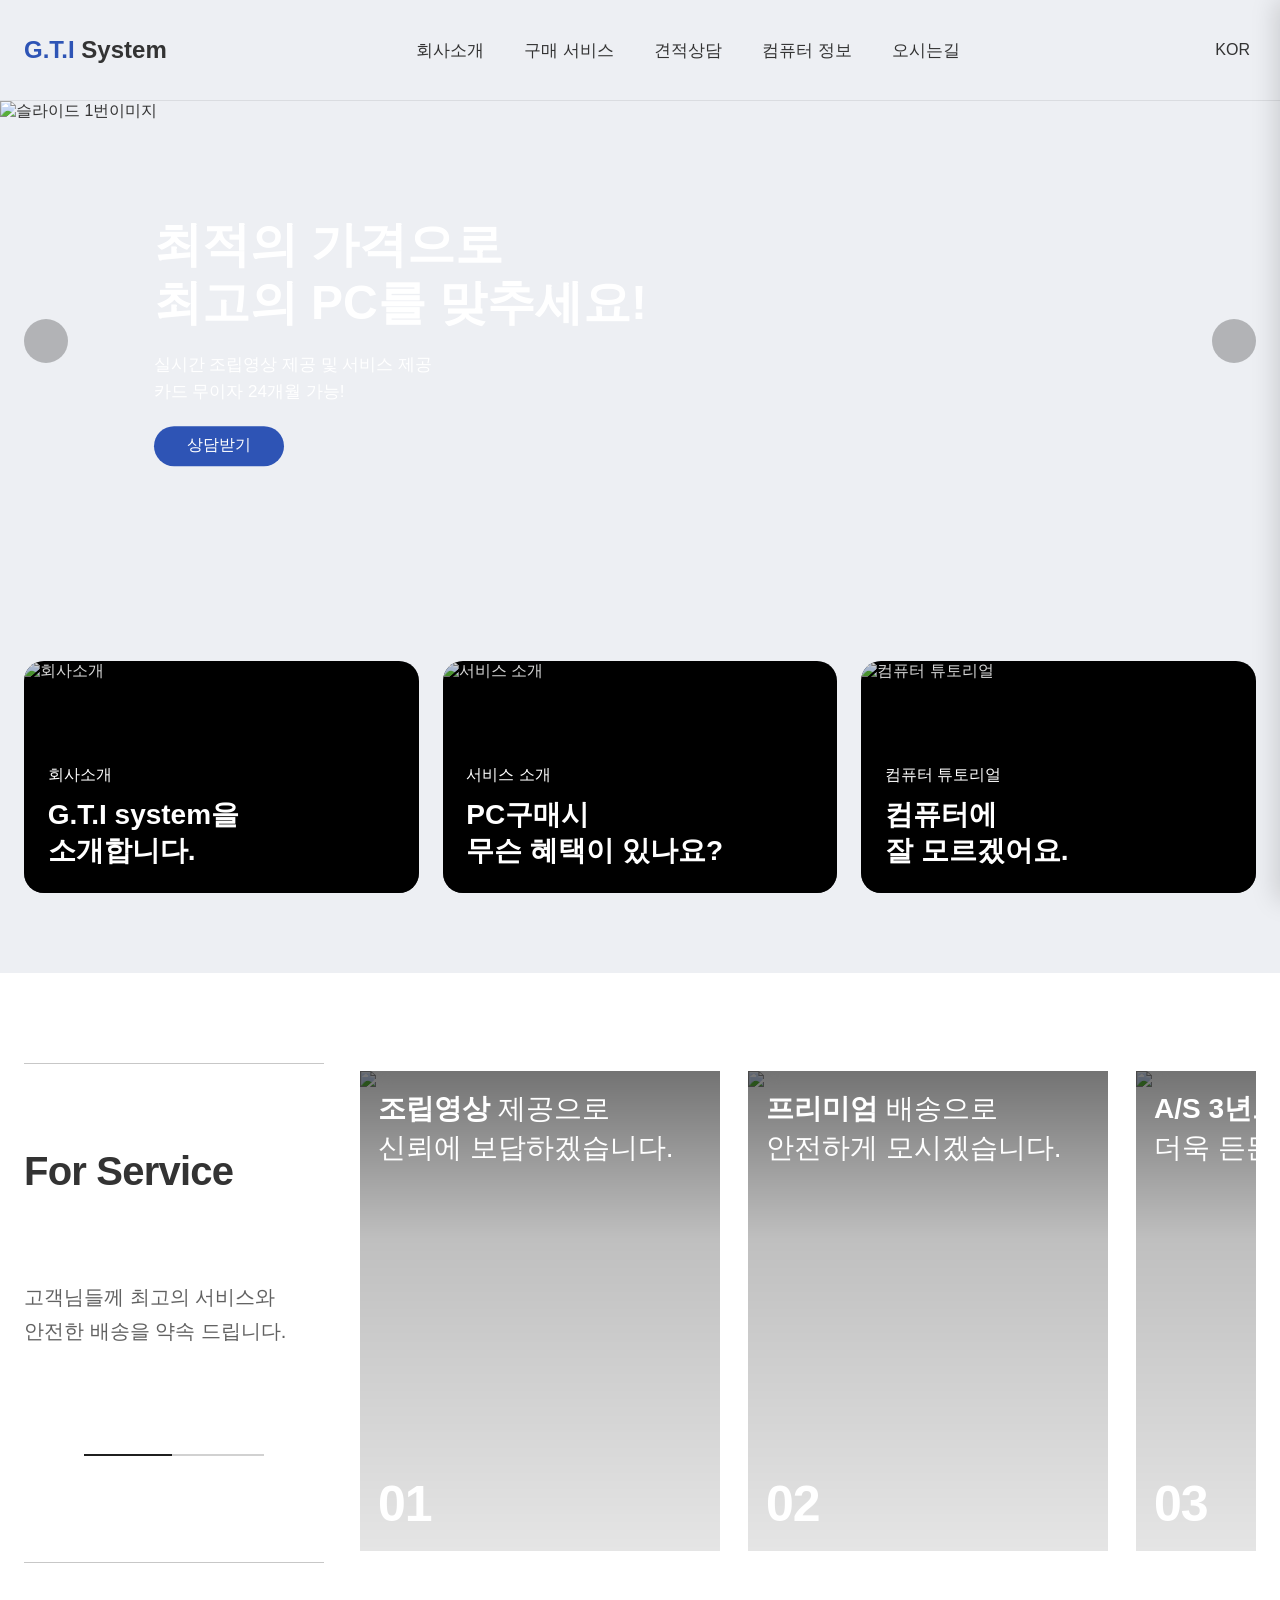
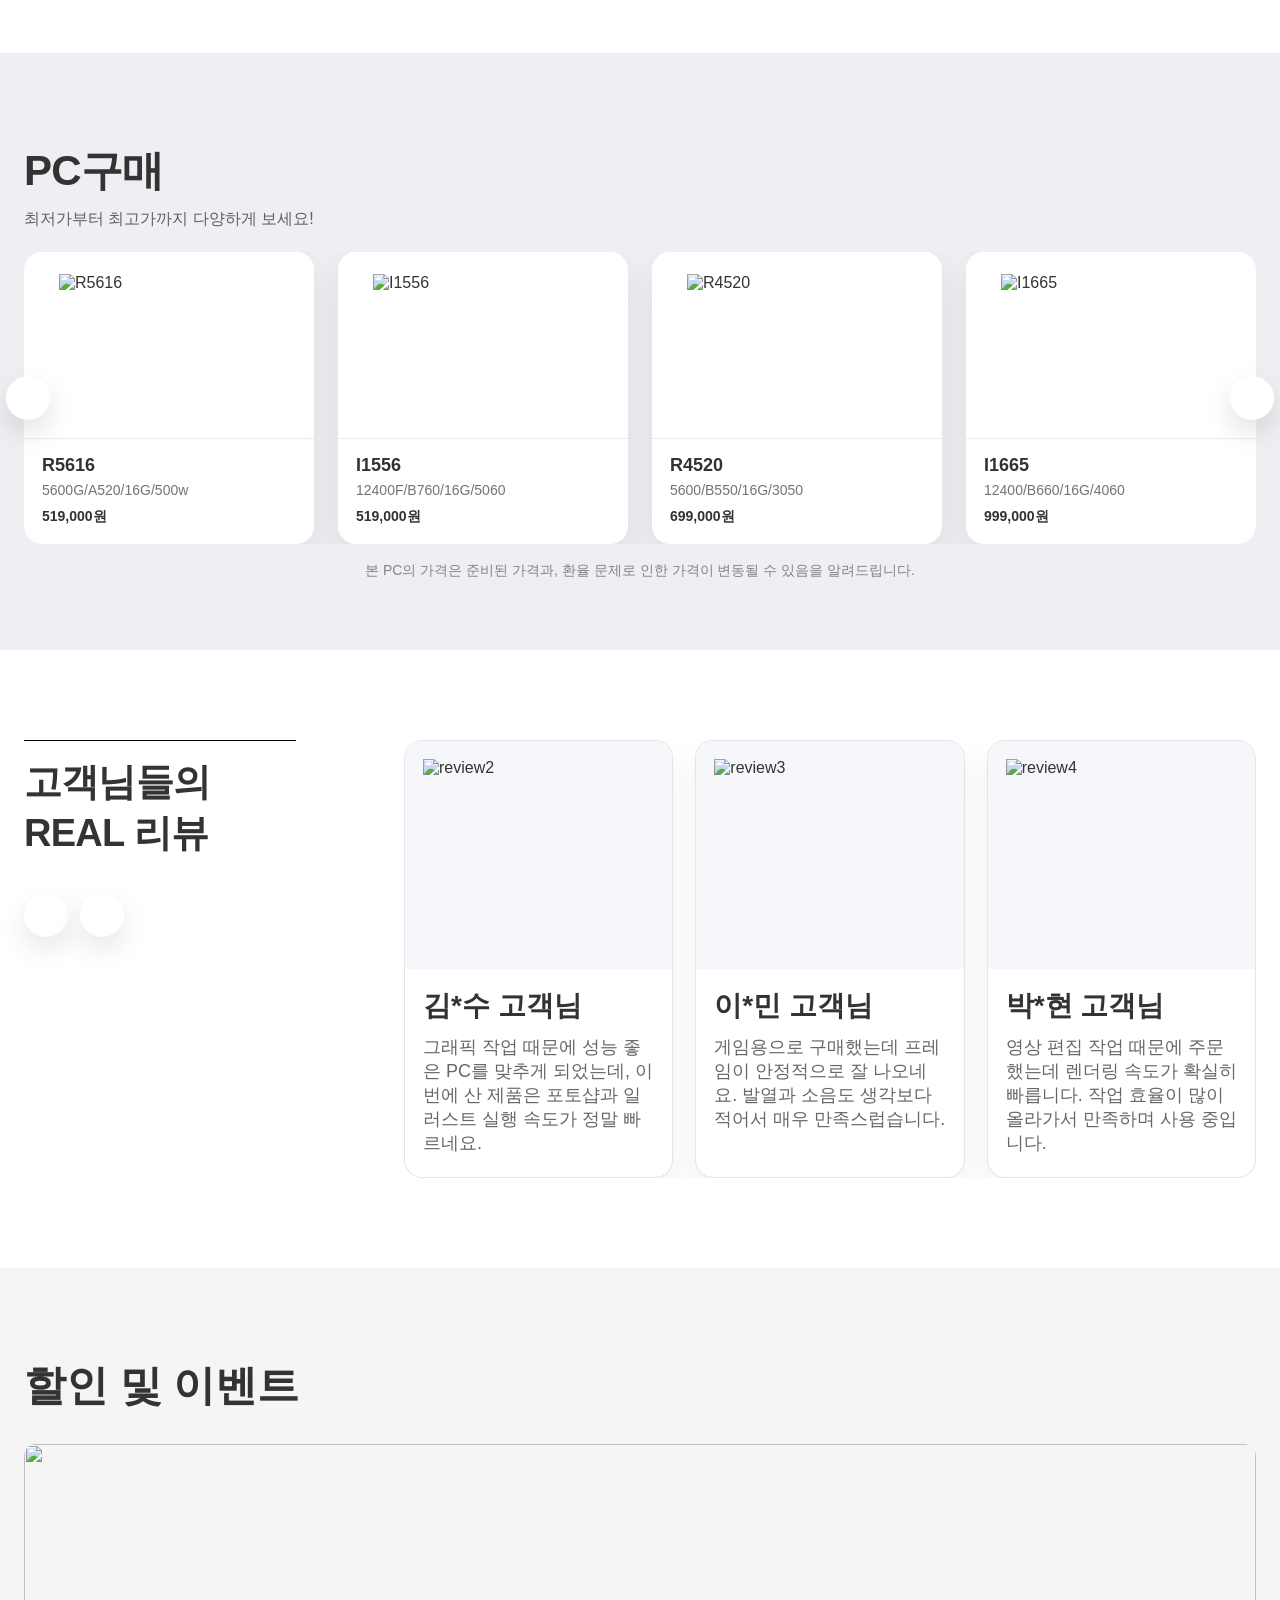
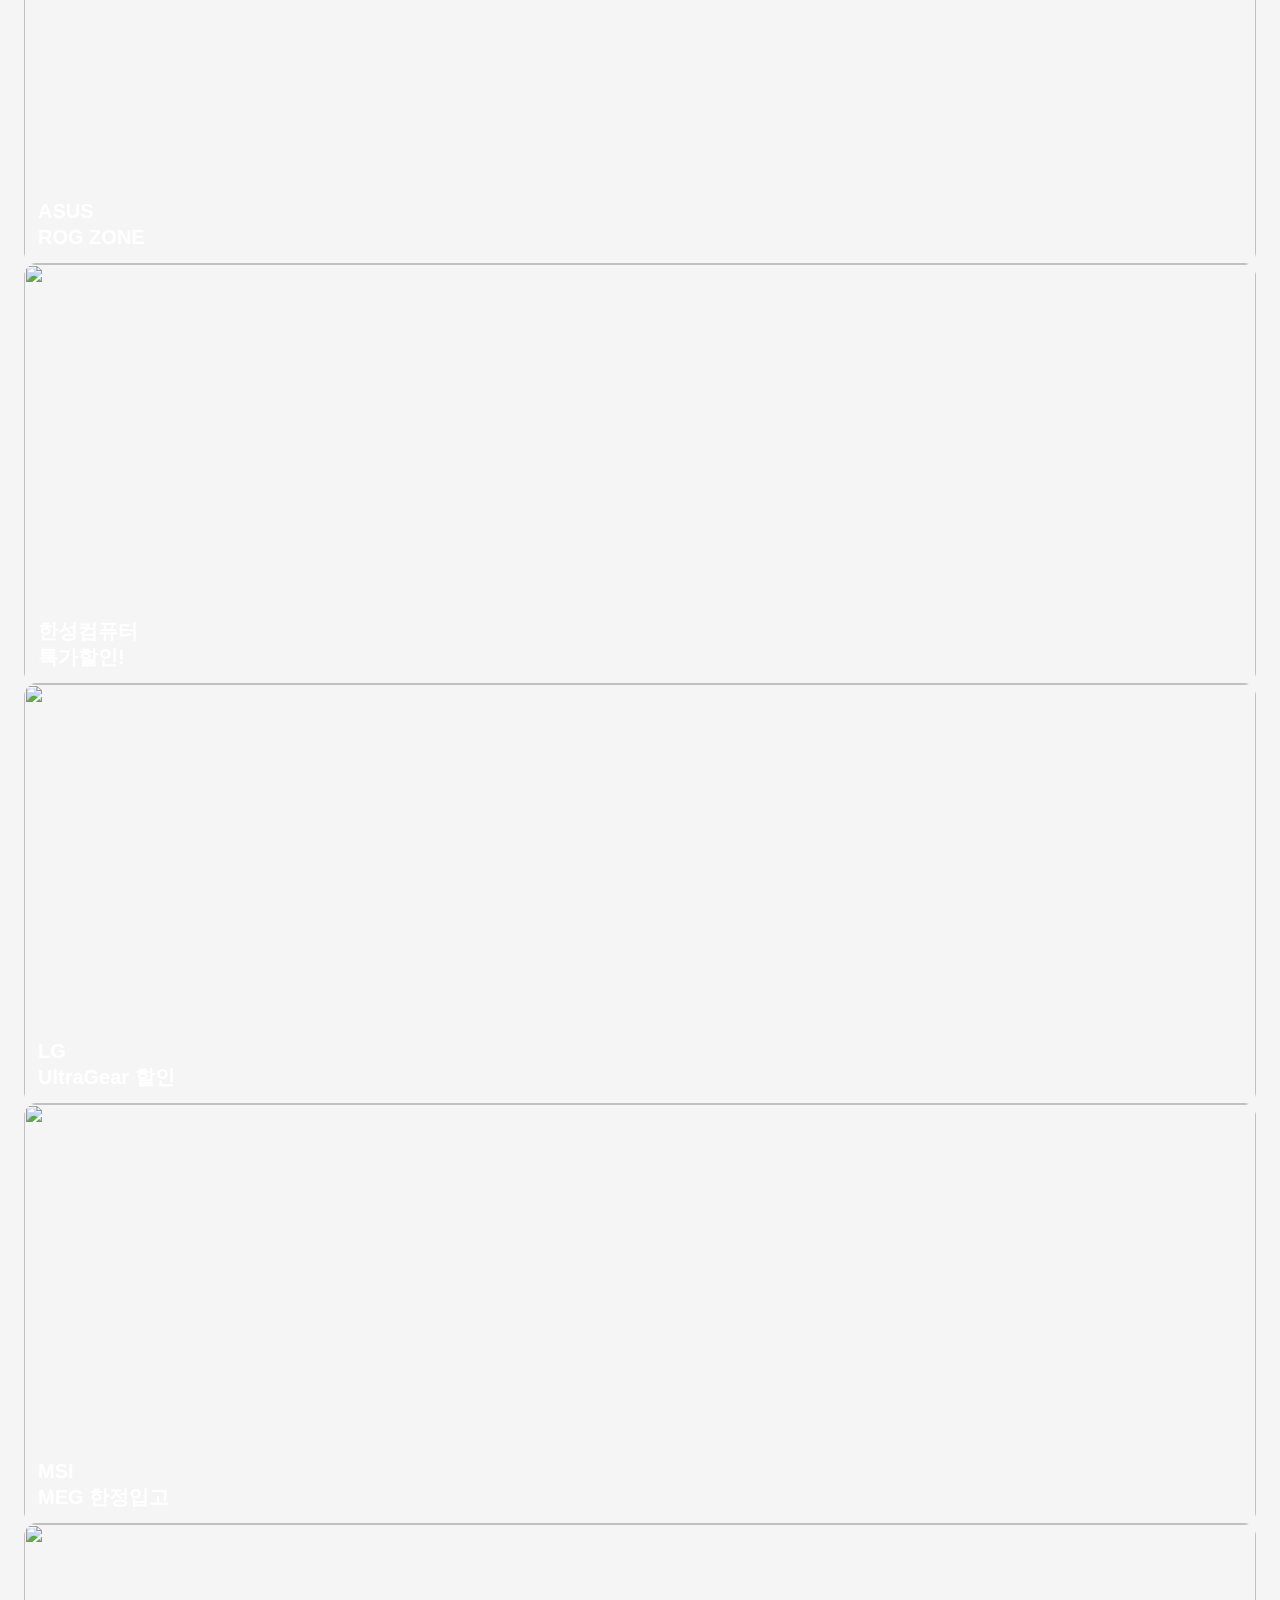
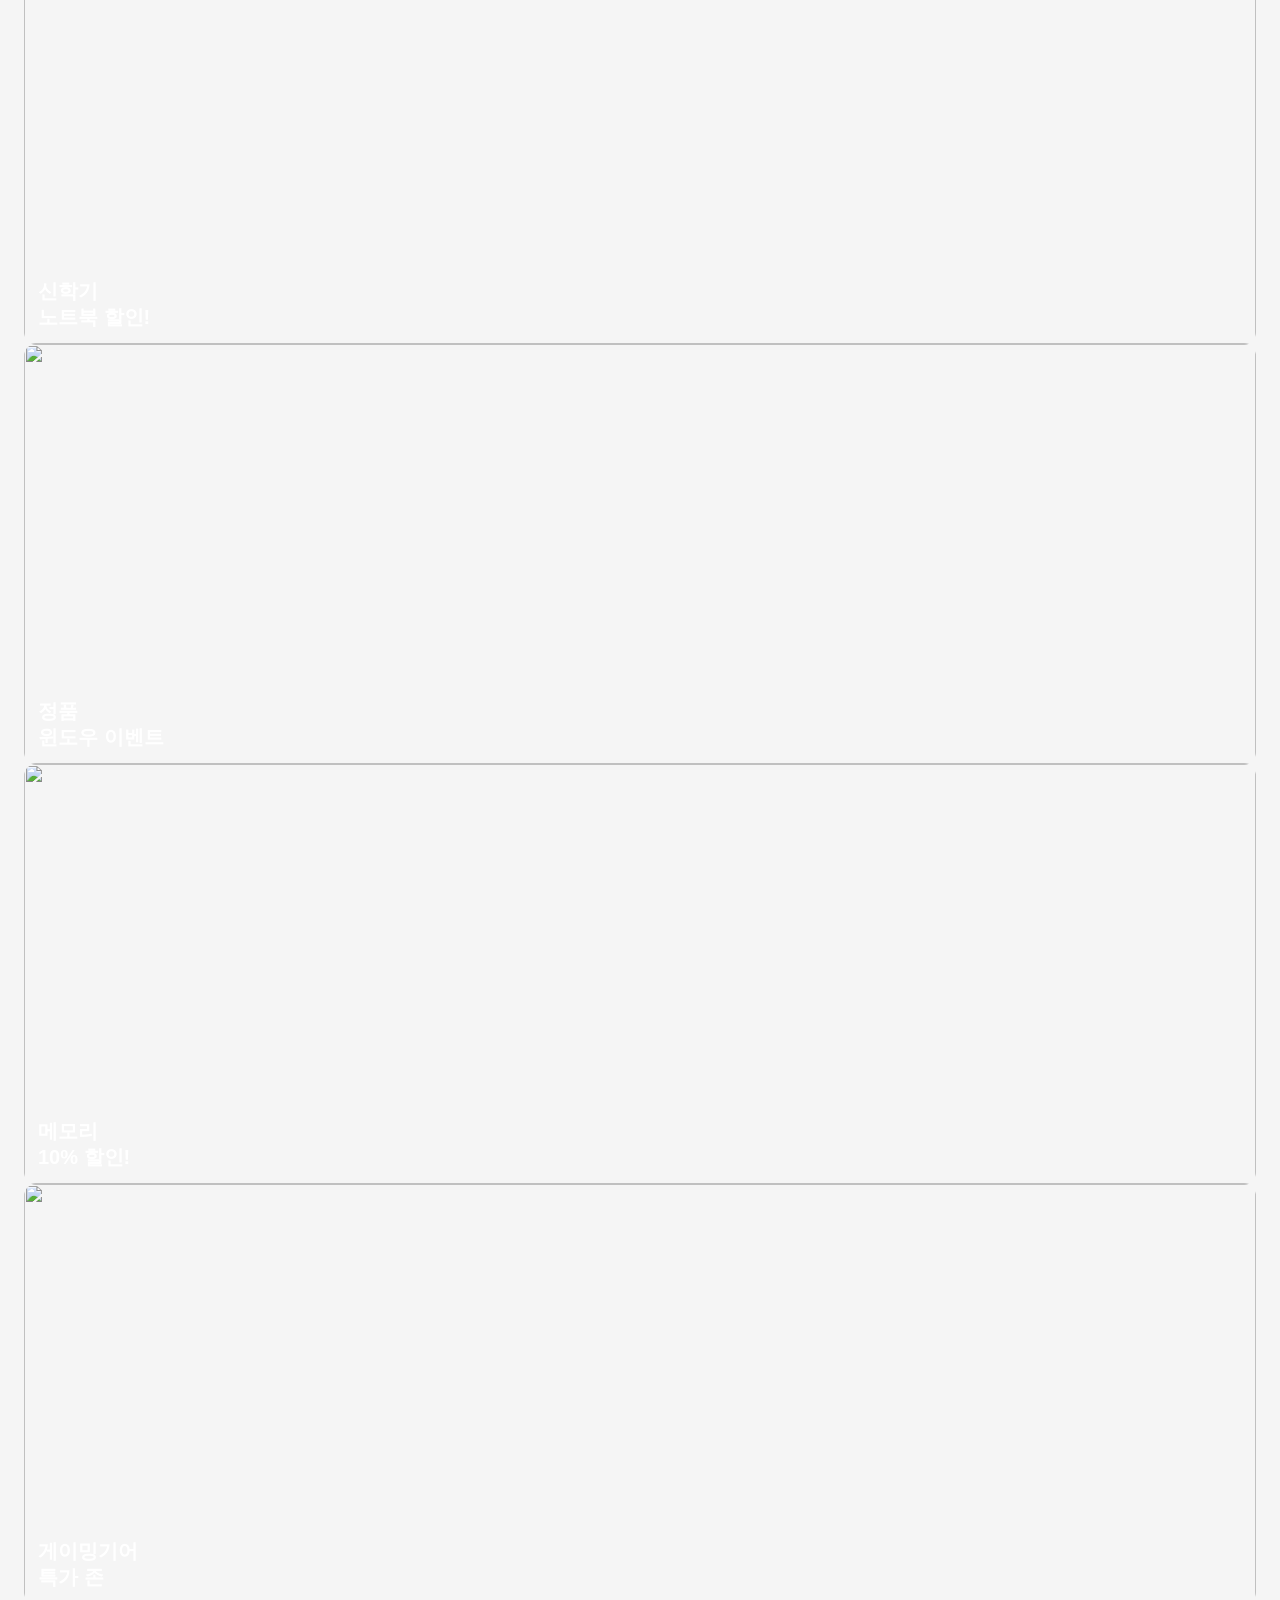
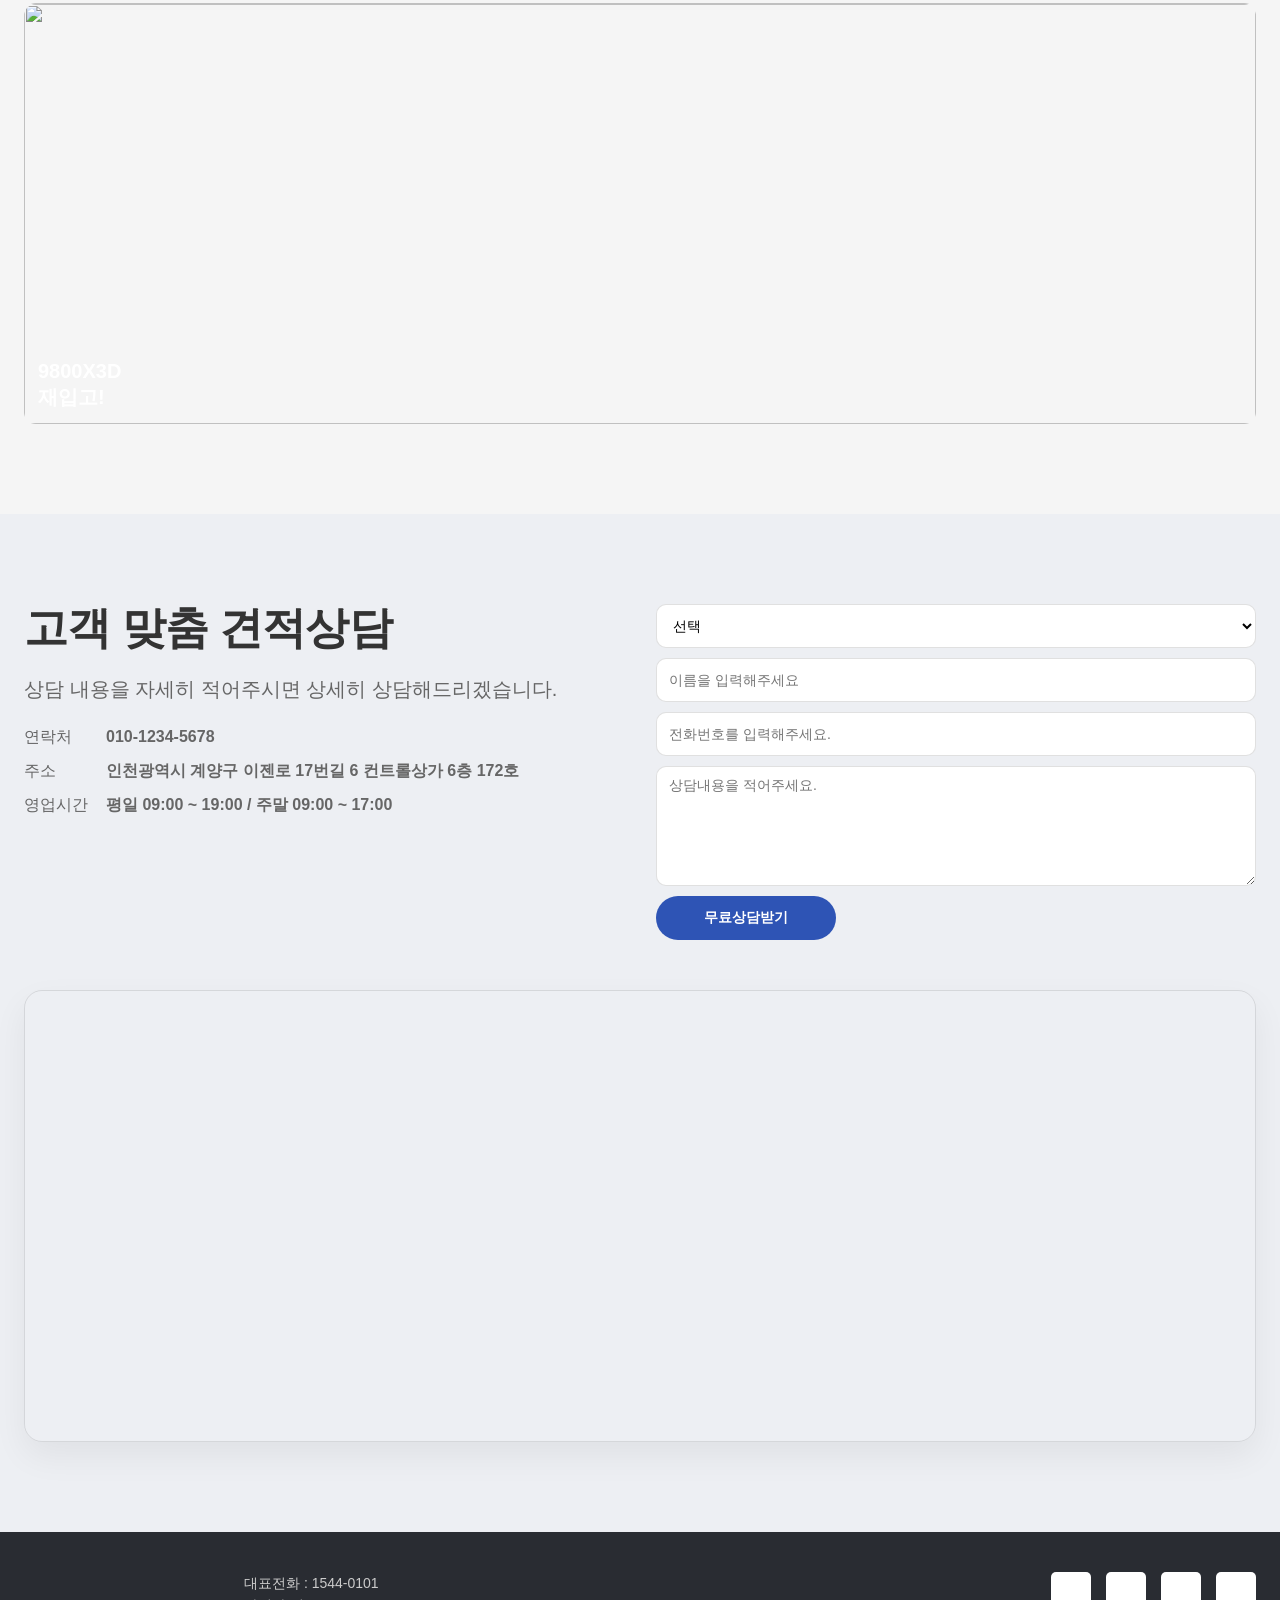
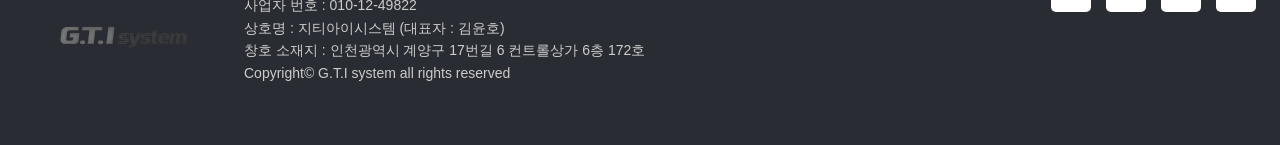
==== index.html @ a55824c4 "많은일이 있었어.." ====
﻿<!DOCTYPE html>
<html lang="ko">
<head>
    <meta charset="UTF-8">
    <meta name="viewport" content="width=device-width, initial-scale=1.0">
    <title>G.T.I System - PC 전문 조립 쇼핑몰</title>
    <link rel="stylesheet" href="assets/css/reset.css">
    <link rel="stylesheet" href="assets/css/style.css">
    <link rel="stylesheet" href="assets/css/font.css">
    <script src="https://kit.fontawesome.com/7cffe83019.js" crossorigin="anonymous"></script>
<link rel="stylesheet"
href="https://cdn.jsdelivr.net/npm/swiper@12/swiper-bundle.min.css"/>

<script src="https://cdn.jsdelivr.net/npm/swiper@12/swiper-bundle.min.js"></script>
</head>
<body>
    <div class="main-page">

    <div class="mob-overlay"></div>

    <nav class="mob-drawer">
        <div class="mob-drawer-head">
            <span class="mob-drawer-logo">G.T.I System</span>
            <button type="button" class="mob-close" aria-label="메뉴 닫기">
                <i class="fa-solid fa-xmark"></i>
            </button>
        </div>
        <ul class="mob-menu">
            <li><a href="#" class="mob-link">회사소개</a></li>
            <li><a href="#" class="mob-link">구매 서비스</a></li>
            <li><a href="#" class="mob-link">견적 상담</a></li>
            <li class="mob-has-sub">
                <a href="#" class="mob-link">컴퓨터 정보 <i class="fa-solid fa-chevron-down mob-arrow"></i></a>
                <ul class="mob-sub">
                    <li><a href="#">CPU</a></li>
                    <li><a href="#">RAM</a></li>
                    <li><a href="#">그래픽카드</a></li>
                    <li><a href="#">저장장치</a></li>
                </ul>
            </li>
            <li><a href="#" class="mob-link">오시는길</a></li>
        </ul>
    </nav>

    <header class="header">
        <div class="container header-inner">
            <h1 class="logo">
                <a href="index.html">
                    <span class="logo-text">
                        <strong class="logo-point">G.T.I</strong> System
                    </span>
                </a>
            </h1>

            <nav class="gnb">
                <ul class="menu">
                    <li class="menu-item"><a href="#">회사소개</a></li>
                    <li class="menu-item"><a href="#">구매 서비스</a></li>
                    <li class="menu-item"><a href="#">견적상담</a></li>
                    <li class="menu-item has-sub">
                        <a href="#">컴퓨터 정보</a>
                        <ul class="sub-menu">
                            <li><a href="#">CPU</a></li>
                            <li><a href="#">RAM</a></li>
                            <li><a href="#">그래픽카드</a></li>
                            <li><a href="#">저장장치</a></li>
                        </ul>
                    </li>
                    <li class="menu-item"><a href="#">오시는길</a></li>
                </ul>
            </nav>

            <div class="header-right">
                <div class="locale">
                    <a href="#" class="locale-btn">KOR</a>
                    <ul class="locale-list">
                        <li><a href="#">ENG</a></li>
                        <li><a href="#">JPY</a></li>
                    </ul>
                </div>
                <button type="button" class="hamburger" aria-label="메뉴 열기">
                    <i class="fa-solid fa-bars" aria-hidden="true"></i>
                </button>
            </div>
        </div>
    </header>

    <main>
        <div class="slide">
            <div class="slide-track">
                <div class="slide-container">
                    <img src="assets/img/slide1.png" alt="슬라이드 1번이미지">
                    <div class="slide-cont1">
                        <h2 class="slide-main">최적의 가격으로 <br>최고의 PC를 맞추세요!</h2>
                        <p class="slide-sub">실시간 조립영상 제공 및 서비스 제공<br>카드 무이자 24개월 가능!</p>
                        <div class="slide-cta"><a href="#" class="btn">상담받기</a></div>
                    </div>
                </div>
                <div class="slide-container">
                    <img src="assets/img/slide2.png" alt="슬라이드 2번이미지">
                    <div class="slide-cont2">
                        <h2 class="slide-main">GIGABYTE 50시리즈 <br>재입고!</h2>
                        <p class="slide-sub">극강의 성능을 지금 체험해보세요!</p>
                    </div>
                </div>
                <div class="slide-container">
                    <img src="assets/img/slide3.png" alt="슬라이드 3번이미지">
                    <div class="slide-cont3">
                        <h2 class="slide-main">MSI 게이밍 존 오픈!</h2>
                        <p class="slide-sub">MSI로 무장한 PC와 주변기기들<br>한번 체험해보세요!</p>
                    </div>
                </div>
            </div>
            <button type="button" class="slide-nav prev" aria-label="이전"><i class="fa-solid fa-angle-left"></i></button>
            <button type="button" class="slide-nav next" aria-label="다음"><i class="fa-solid fa-angle-right"></i></button>
        </div>

        <section class="page-btn">
            <div class="container">
                <a href="#" class="page-card page-btn-comp">
                    <img src="assets/img/page1.png" alt="회사소개">
                    <p class="page-sub-p">회사소개</p>
                    <h2 class="page-main-h2">G.T.I system을<br>소개합니다.</h2>
                </a>
                <a href="#" class="page-card page-btn-service">
                    <img src="assets/img/page2.png" alt="서비스 소개">
                    <p class="page-sub-p">서비스 소개</p>
                    <h2 class="page-main-h2">PC구매시<br>무슨 혜택이 있나요?</h2>
                </a>
                <a href="#" class="page-card page-btn-newbie">
                    <img src="assets/img/page3.png" alt="컴퓨터 튜토리얼">
                    <p class="page-sub-p">컴퓨터 튜토리얼</p>
                    <h2 class="page-main-h2">컴퓨터에<br>잘 모르겠어요.</h2>
                </a>
            </div>
        </section>

        <section class="service">
            <div class="service-container">

                <div class="service-left">
                    <div class="service-line"></div>
                    <h2 class="service-main">For Service</h2>
                    <p class="service-desc">
                        고객님들께 최고의 서비스와<br>
                        안전한 배송을 약속 드립니다.
                    </p>
                    <div class="service-nav">
                        <button type="button" class="service-left-btn" aria-label="이전">
                            <i class="fa-solid fa-angle-left"></i>
                        </button>
                        <div class="service-progress">
                            <div class="service-indicator"></div>
                        </div>
                        <button type="button" class="service-right-btn" aria-label="다음">
                            <i class="fa-solid fa-angle-right"></i>
                        </button>
                    </div>
                    <div class="service-line"></div>
                </div>

                <div class="service-right">
                    <div class="service-track">
                        <a class="service-card" href="#">
                            <img src="assets/img/service1.png" alt="01">
                            <p class="service-copy"><span class="service-strong">조립영상</span> 제공으로<br>신뢰에 보답하겠습니다.</p>
                            <span class="service-no">01</span>
                        </a>
                        <a class="service-card" href="#">
                            <img src="assets/img/service2.png" alt="02">
                            <p class="service-copy"><span class="service-strong">프리미엄</span> 배송으로<br>안전하게 모시겠습니다.</p>
                            <span class="service-no">02</span>
                        </a>
                        <a class="service-card" href="#">
                            <img src="assets/img/service3.png" alt="03">
                            <p class="service-copy"><span class="service-strong">A/S 3년으로</span><br>더욱 든든하게</p>
                            <span class="service-no">03</span>
                        </a>
                    </div>
                </div>

            </div>
        </section>

        <section class="pc-order">
          <div class="container">
            <div class="pc-order-head">
              <h2 class="pc-order-main">PC구매</h2>
              <p class="pc-order-desc">최저가부터 최고가까지 다양하게 보세요!</p>
            </div>

            <div class="pc-order-slider" aria-label="PC 구매 상품 슬라이더">
              <button type="button" class="pc-order-nav prev" aria-label="이전">
                <i class="fa-solid fa-angle-left" aria-hidden="true"></i>
              </button>

              <div class="pc-order-viewport">
                <ul class="pc-order-track">

                  <!-- 상품 1: R5616 -->
                  <li class="pc-order-item">
                    <a href="#" class="pc-order-card open-popup" data-product="R5616">
                      <div class="pc-order-img">
                        <img src="assets/img/order1.jpg" alt="R5616">
                      </div>
                      <div class="pc-order-info">
                        <h3 class="pc-order-name">R5616</h3>
                        <p class="pc-spec-io">5600G/A520/16G/500w</p>
                        <p class="pc-price">519,000원</p>
                      </div>
                    </a>
                  </li>

                  <!-- 상품 2: I1556 -->
                  <li class="pc-order-item">
                    <a href="#" class="pc-order-card open-popup" data-product="I1556">
                      <div class="pc-order-img">
                        <img src="assets/img/order2.jpg" alt="I1556">
                      </div>
                      <div class="pc-order-info">
                        <h3 class="pc-order-name">I1556</h3>
                        <p class="pc-spec-io">12400F/B760/16G/5060</p>
                        <p class="pc-price">519,000원</p>
                      </div>
                    </a>
                  </li>

                  <!-- 상품 3: R4520 -->
                  <li class="pc-order-item">
                    <a href="#" class="pc-order-card open-popup" data-product="R4520">
                      <div class="pc-order-img">
                        <img src="assets/img/order5.jpg" alt="R4520">
                      </div>
                      <div class="pc-order-info">
                        <h3 class="pc-order-name">R4520</h3>
                        <p class="pc-spec-io">5600/B550/16G/3050</p>
                        <p class="pc-price">699,000원</p>
                      </div>
                    </a>
                  </li>

                  <!-- 상품 4: I1665 -->
                  <li class="pc-order-item">
                    <a href="#" class="pc-order-card open-popup" data-product="I1665">
                      <div class="pc-order-img">
                        <img src="assets/img/order6.jpg" alt="I1665">
                      </div>
                      <div class="pc-order-info">
                        <h3 class="pc-order-name">I1665</h3>
                        <p class="pc-spec-io">12400/B660/16G/4060</p>
                        <p class="pc-price">999,000원</p>
                      </div>
                    </a>
                  </li>

                  <!-- 상품 5: R6780 -->
                  <li class="pc-order-item">
                    <a href="#" class="pc-order-card open-popup" data-product="R6780">
                      <div class="pc-order-img">
                        <img src="assets/img/order7.jpg" alt="R6780">
                      </div>
                      <div class="pc-order-info">
                        <h3 class="pc-order-name">R6780</h3>
                        <p class="pc-spec-io">7700/B650/32G/4070Ti</p>
                        <p class="pc-price">1,499,000원</p>
                      </div>
                    </a>
                  </li>

                  <!-- 상품 6: I1757 -->
                  <li class="pc-order-item">
                    <a href="#" class="pc-order-card open-popup" data-product="I1757">
                      <div class="pc-order-img">
                        <img src="assets/img/order3.png" alt="I1757">
                      </div>
                      <div class="pc-order-info">
                        <h3 class="pc-order-name">I1757</h3>
                        <p class="pc-spec-io">265K/B860/16G/5070</p>
                        <p class="pc-price">1,599,000원</p>
                      </div>
                    </a>
                  </li>

                  <!-- 상품 7: R7897 3D -->
                  <li class="pc-order-item">
                    <a href="#" class="pc-order-card open-popup" data-product="R7897">
                      <div class="pc-order-img">
                        <img src="assets/img/order4.png" alt="R7897 3D">
                      </div>
                      <div class="pc-order-info">
                        <h3 class="pc-order-name">R7897 3D</h3>
                        <p class="pc-spec-io">7800X3D/B850/32GB/9070XT</p>
                        <p class="pc-price">1,999,900원</p>
                      </div>
                    </a>
                  </li>

                  <!-- 상품 8: I1995 -->
                  <li class="pc-order-item">
                    <a href="#" class="pc-order-card open-popup" data-product="I1995">
                      <div class="pc-order-img">
                        <img src="assets/img/order8.jpg" alt="I1995">
                      </div>
                      <div class="pc-order-info">
                        <h3 class="pc-order-name">I1995</h3>
                        <p class="pc-spec-io">13700K/Z790/32G/4080</p>
                        <p class="pc-price">2,499,000원</p>
                      </div>
                    </a>
                  </li>

                </ul>
              </div>

              <button type="button" class="pc-order-nav next" aria-label="다음">
                <i class="fa-solid fa-angle-right" aria-hidden="true"></i>
              </button>
            </div>

            <p class="pc-order-note">본 PC의 가격은 준비된 가격과, 환율 문제로 인한 가격이 변동될 수 있음을 알려드립니다.</p>
          </div>
        </section>

        <section class="review-sec">
          <div class="container review-wrap">

            <div class="review-left">
              <div class="review-line"></div>

              <h2 class="review-main">
                고객님들의<br class="pc-br" />
                REAL 리뷰
              </h2>

              <div class="review-nav">
                <button type="button" class="review-btn prev" aria-label="이전 리뷰">
                  <i class="fa-solid fa-angle-left" aria-hidden="true"></i>
                </button>
                <button type="button" class="review-btn next" aria-label="다음 리뷰">
                  <i class="fa-solid fa-angle-right" aria-hidden="true"></i>
                </button>
              </div>
            </div>

            <div class="review-right" aria-label="리뷰 슬라이더">
              <div class="review-viewport">
                <ul class="review-track">
                  <li class="review-item">
                    <a href="#" class="review-card open-review" data-review="review1">
                      <div class="review-thumb">
                        <img src="assets/img/review2.jpg" alt="review2" />
                      </div>
                      <div class="review-body">
                        <h3 class="member-name">김*수 고객님</h3>
                        <p class="review-desc">
                          그래픽 작업 때문에 성능 좋은 PC를 맞추게 되었는데,
                          이번에 산 제품은 포토샵과 일러스트 실행 속도가 정말 빠르네요.
                        </p>
                      </div>
                    </a>
                  </li>

                  <li class="review-item">
                    <a href="#" class="review-card open-review" data-review="review2">
                      <div class="review-thumb">
                        <img src="assets/img/review3.jpg" alt="review3" />
                      </div>
                      <div class="review-body">
                        <h3 class="member-name">이*민 고객님</h3>
                        <p class="review-desc">
                          게임용으로 구매했는데 프레임이 안정적으로 잘 나오네요.
                          발열과 소음도 생각보다 적어서 매우 만족스럽습니다.
                        </p>
                      </div>
                    </a>
                  </li>

                  <li class="review-item">
                    <a href="#" class="review-card open-review" data-review="review3">
                      <div class="review-thumb">
                        <img src="assets/img/review4.jpg" alt="review4" />
                      </div>
                      <div class="review-body">
                        <h3 class="member-name">박*현 고객님</h3>
                        <p class="review-desc">
                          영상 편집 작업 때문에 주문했는데 렌더링 속도가 확실히 빠릅니다.
                          작업 효율이 많이 올라가서 만족하며 사용 중입니다.
                        </p>
                      </div>
                    </a>
                  </li>

                  <li class="review-item">
                    <a href="#" class="review-card open-review" data-review="review4">
                      <div class="review-thumb">
                        <img src="assets/img/review5.jpg" alt="review5" />
                      </div>
                      <div class="review-body">
                        <h3 class="member-name">최*우 고객님</h3>
                        <p class="review-desc">
                          사무용으로 구매했는데 부팅 속도도 빠르고 전체적으로 쾌적합니다.
                          가성비 좋은 구성이라 추천드리고 싶어요.
                        </p>
                      </div>
                    </a>
                  </li>

                  <li class="review-item">
                    <a href="#" class="review-card open-review" data-review="review5">
                      <div class="review-thumb">
                        <img src="assets/img/review6.jpg" alt="review6" />
                      </div>
                      <div class="review-body">
                        <h3 class="member-name">정*훈 고객님</h3>
                        <p class="review-desc">
                          온라인 강의와 문서 작업용으로 구매했습니다.
                          여러 프로그램을 동시에 실행해도 버벅임이 없어 좋네요.
                        </p>
                      </div>
                    </a>
                  </li>
                </ul>
              </div>
            </div>

          </div>
        </section>

<section class="event-sec">
  <div class="container">

    <div class="event-text">
      <h2 class="event-main">할인 및 이벤트</h2>
    </div>

    <div class="swiper eventSwiper">
      <div class="swiper-wrapper">
        <div class="swiper-slide">
          <a href="#">
            <img src="assets/img/event1.png" alt="">
            <p class="event-desc">ASUS<br>ROG ZONE</p>
          </a>
        </div>
        <div class="swiper-slide">
          <a href="#">
            <img src="assets/img/event2.png" alt="">
            <p class="event-desc">한성컴퓨터<br>특가할인!</p>
          </a>
        </div>
        <div class="swiper-slide">
          <a href="#">
            <img src="assets/img/event3.png" alt="">
            <p class="event-desc">LG<br>UltraGear 할인</p>
          </a>
        </div>
        <div class="swiper-slide">
          <a href="#">
            <img src="assets/img/event4.png" alt="">
            <p class="event-desc">MSI<br>MEG 한정입고</p>
          </a>
        </div>
        <div class="swiper-slide">
          <a href="#">
            <img src="assets/img/event5.png" alt="">
            <p class="event-desc">신학기<br>노트북 할인!</p>
          </a>
        </div>
        <div class="swiper-slide">
          <a href="#">
            <img src="assets/img/event6.png" alt="">
            <p class="event-desc">정품<br>윈도우 이벤트</p>
          </a>
        </div>
        <div class="swiper-slide">
          <a href="#">
            <img src="assets/img/event7.png" alt="">
            <p class="event-desc">메모리<br>10% 할인!</p>
          </a>
        </div>
        <div class="swiper-slide">
          <a href="#">
            <img src="assets/img/event8.png" alt="">
            <p class="event-desc">게이밍기어<br>특가 존</p>
          </a>
        </div>
        <div class="swiper-slide">
          <a href="#">
            <img src="assets/img/event9.png" alt="">
            <p class="event-desc">9800X3D<br>재입고!</p>
          </a>
        </div>
      </div>
    </div>

  </div>
</section>

        <section class="contact">
      <div class="container contact-wrap">

        <div class="contact-top">
          <div class="contact-info">
            <h2 class="contact-title">고객 맞춤 견적상담</h2>
            <p class="contact-sub">
              상담 내용을 자세히 적어주시면 상세히 상담해드리겠습니다.
            </p>

            <ul class="contact-meta">
              <li><span>연락처</span><b>010-1234-5678</b></li>
              <li><span>주소</span><b>인천광역시 계양구 이젠로 17번길 6 컨트롤상가 6층 172호</b></li>
              <li><span>영업시간</span><b>평일 09:00 ~ 19:00 / 주말 09:00 ~ 17:00</b></li>
            </ul>

          </div>

          <form class="contact-form">
            <label class="sr-only" for="topic">상담내용</label>
            <select id="topic" class="contact-input">
              <option value="">선택</option>
              <option>PC 구매</option>
              <option>견적 상담</option>
              <option>A/S 문의</option>
            </select>

            <label class="sr-only" for="name">이름</label>
            <input id="name" class="contact-input" type="text" placeholder="이름을 입력해주세요" />

            <label class="sr-only" for="phone">전화번호</label>
            <input id="phone" class="contact-input" type="tel" placeholder="전화번호를 입력해주세요."/>

            <label class="sr-only" for="desc">상담내용</label>
            <textarea id="desc" class="contact-input contact-textarea" placeholder="상담내용을 적어주세요."></textarea>

            <button class="contact-submit" type="submit">무료상담받기</button>
          </form>
    </div>

      <div id="map" style="width:100%;height:452px;"></div>

    </div>

  </div>
</section>
</main>

<footer class="footer">
  <div class="container footer-inner">

    <div class="footer-left">
      <img src="assets/img/footer-logo.png" alt="logo">

      <div class="company-info">
        <p>대표전화 : 1544-0101</p>
        <p>사업자 번호 : 010-12-49822</p>
        <p>상호명 : 지티아이시스템 (대표자 : 김윤호)</p>
        <p>창호 소재지 : 인천광역시 계양구 17번길 6 컨트롤상가 6층 172호</p>
        <p>Copyright© G.T.I system all rights reserved</p>
      </div>
    </div>

    <div class="company-sns-wrap">
      <ul class="company-sns">
        <li><a href="#"><i class="fa-brands fa-facebook-f"></i></a></li>
        <li><a href="#"><i class="fa-brands fa-twitter"></i></a></li>
        <li><a href="#"><i class="fa-brands fa-instagram"></i></a></li>
        <li><a href="#"><i class="fa-brands fa-youtube"></i></a></li>
      </ul>
    </div>

  </div>
</footer>



<!-- ===================== 팝업: R5616 ===================== -->
<div class="popup" id="popup-R5616">
  <div class="popup-box">
    <button class="close-btn">✕</button>
    <div class="popup-left"><img src="assets/img/order1.jpg" alt="R5616"></div>
    <div class="popup-right">
      <h2>R5616</h2>
      <ul class="spec-list">
        <li class="spec-item">
          <div class="spec-title"><span class="spec-label">CPU : Ryzen 5 5600G</span><span class="spec-arrow"><i class="fa-solid fa-angle-down"></i></span></div>
          <div class="spec-option">
            <button>Ryzen 5 5600x (+45,000)</button>
            <button>Ryzen 7 5700G (+80,000)</button>
            <button>Ryzen 7 5800X (+180,000)</button>
          </div>
        </li>
        <li class="spec-item">
          <div class="spec-title"><span class="spec-label">메인보드 : ASUS PRIME A520M-A II 대원CTS</span><span class="spec-arrow"><i class="fa-solid fa-angle-down"></i></span></div>
          <div class="spec-option">
            <button>ASRock B550M Phantom Gaming 4 (+25,000)</button>
            <button>Gigabyte B550M AORUS ELITE (+35,000)</button>
            <button>ASUS TUF Gaming B550M-PLUS (+50,000)</button>
          </div>
        </li>
        <li class="spec-item">
          <div class="spec-title"><span class="spec-label">메모리 : 삼성전자 DDR4 - 3200 (8GB)</span><span class="spec-arrow"><i class="fa-solid fa-angle-down"></i></span></div>
          <div class="spec-option">
            <button>16GB (+30,000)</button>
            <button>32GB (+80,000)</button>
            <button>64GB (+160,000)</button>
          </div>
        </li>
        <li class="spec-item">
          <div class="spec-title"><span class="spec-label">그래픽카드 :</span><span class="spec-arrow"><i class="fa-solid fa-angle-down"></i></span></div>
          <div class="spec-option">
            <button>RTX 5060 (+380,000)</button>
            <button>RX 9060 XT (+420,000)</button>
            <button>RTX 5060 Ti (+500,000)</button>
          </div>
        </li>
        <li class="spec-item">
          <div class="spec-title"><span class="spec-label">SSD : 마이크론 Crucial P3 Plus</span><span class="spec-arrow"><i class="fa-solid fa-angle-down"></i></span></div>
          <div class="spec-option">
            <button>ADATA XPG SX8200 PRO 512GB (+50,000)</button>
            <button>키오시아 EXCERIA PRO 1TB (+89,000)</button>
            <button>솔리다임 P44 PRO 2TB (+150,000)</button>
          </div>
        </li>
        <li class="spec-item">
          <div class="spec-title"><span class="spec-label">HDD :</span><span class="spec-arrow"><i class="fa-solid fa-angle-down"></i></span></div>
          <div class="spec-option">
            <button>없음</button>
            <button>1TB (+60,000)</button>
            <button>2TB (+90,000)</button>
          </div>
        </li>
        <li class="spec-item">
          <div class="spec-title"><span class="spec-label">케이스 : 데이븐 SPIDER</span><span class="spec-arrow"><i class="fa-solid fa-angle-down"></i></span></div>
          <div class="spec-option">
            <button>잘만 M4 SE (+10,000)</button>
            <button>darkFlash DB460M MESH RGB (+20,000)</button>
            <button>darkFlash DLM21 MESH RGB (+25,000)</button>
          </div>
        </li>
        <li class="spec-item">
          <div class="spec-title"><span class="spec-label">파워 : 잘만 EcoMax 500W</span><span class="spec-arrow"><i class="fa-solid fa-angle-down"></i></span></div>
          <div class="spec-option">
            <button>마이크로닉스 Classic 600W (+25,000)</button>
            <button>마이크로닉스 Classic 700W (+45,000)</button>
            <button>darkFlash 퍼펙트모스트 850W 80PLUS 골드 (+65,000)</button>
          </div>
        </li>
      </ul>
      <div class="popup-bottom">
        <p class="popup-price">최적가 : 519,000원&nbsp;&nbsp;<strong>판매가(카드) : 579,000원</strong></p>
        <button class="buy-btn">구매하기</button>
      </div>
    </div>
  </div>
</div>

<!-- ===================== 팝업: I1556 ===================== -->
<div class="popup" id="popup-I1556">
  <div class="popup-box">
    <button class="close-btn">✕</button>
    <div class="popup-left"><img src="assets/img/order2.jpg" alt="I1556"></div>
    <div class="popup-right">
      <h2>I1556</h2>
      <ul class="spec-list">
        <li class="spec-item">
          <div class="spec-title"><span class="spec-label">CPU : Intel Core i5-12400F</span><span class="spec-arrow"><i class="fa-solid fa-angle-down"></i></span></div>
          <div class="spec-option">
            <button>Intel Core i5-12600K (+55,000)</button>
            <button>Intel Core i7-12700F (+120,000)</button>
            <button>Intel Core i7-12700K (+180,000)</button>
          </div>
        </li>
        <li class="spec-item">
          <div class="spec-title"><span class="spec-label">메인보드 : ASUS PRIME B760M-A</span><span class="spec-arrow"><i class="fa-solid fa-angle-down"></i></span></div>
          <div class="spec-option">
            <button>MSI PRO B760M-A WIFI (+30,000)</button>
            <button>Gigabyte B760M AORUS ELITE (+45,000)</button>
            <button>ASUS TUF Gaming B760M-PLUS (+60,000)</button>
          </div>
        </li>
        <li class="spec-item">
          <div class="spec-title"><span class="spec-label">메모리 : 삼성전자 DDR4 - 3200 (16GB)</span><span class="spec-arrow"><i class="fa-solid fa-angle-down"></i></span></div>
          <div class="spec-option">
            <button>32GB (+50,000)</button>
            <button>64GB (+130,000)</button>
          </div>
        </li>
        <li class="spec-item">
          <div class="spec-title"><span class="spec-label">그래픽카드 : RTX 5060</span><span class="spec-arrow"><i class="fa-solid fa-angle-down"></i></span></div>
          <div class="spec-option">
            <button>RTX 5060 Ti (+150,000)</button>
            <button>RX 9070 (+380,000)</button>
            <button>RTX 5070 (+450,000)</button>
          </div>
        </li>
        <li class="spec-item">
          <div class="spec-title"><span class="spec-label">SSD : Crucial P3 512GB</span><span class="spec-arrow"><i class="fa-solid fa-angle-down"></i></span></div>
          <div class="spec-option">
            <button>Samsung 980 1TB (+60,000)</button>
            <button>Samsung 990 Pro 1TB (+90,000)</button>
            <button>WD Black SN850X 2TB (+160,000)</button>
          </div>
        </li>
        <li class="spec-item">
          <div class="spec-title"><span class="spec-label">HDD :</span><span class="spec-arrow"><i class="fa-solid fa-angle-down"></i></span></div>
          <div class="spec-option">
            <button>없음</button>
            <button>1TB (+60,000)</button>
            <button>2TB (+90,000)</button>
          </div>
        </li>
        <li class="spec-item">
          <div class="spec-title"><span class="spec-label">케이스 : 잘만 N5 MF</span><span class="spec-arrow"><i class="fa-solid fa-angle-down"></i></span></div>
          <div class="spec-option">
            <button>Fractal Design Pop Air (+25,000)</button>
            <button>NZXT H5 Flow (+45,000)</button>
            <button>Lian Li Lancool 216 (+55,000)</button>
          </div>
        </li>
        <li class="spec-item">
          <div class="spec-title"><span class="spec-label">파워 : 시소닉 FOCUS GX-650W</span><span class="spec-arrow"><i class="fa-solid fa-angle-down"></i></span></div>
          <div class="spec-option">
            <button>시소닉 FOCUS GX-750W (+30,000)</button>
            <button>be quiet! Pure Power 12M 750W (+45,000)</button>
            <button>Corsair RM850x 850W (+70,000)</button>
          </div>
        </li>
      </ul>
      <div class="popup-bottom">
        <p class="popup-price">최적가 : 519,000원&nbsp;&nbsp;<strong>판매가(카드) : 579,000원</strong></p>
        <button class="buy-btn">구매하기</button>
      </div>
    </div>
  </div>
</div>

<!-- ===================== 팝업: R4520 ===================== -->
<div class="popup" id="popup-R4520">
  <div class="popup-box">
    <button class="close-btn">✕</button>
    <div class="popup-left"><img src="assets/img/order5.jpg" alt="R4520"></div>
    <div class="popup-right">
      <h2>R4520</h2>
      <ul class="spec-list">
        <li class="spec-item">
          <div class="spec-title"><span class="spec-label">CPU : Ryzen 5 5600</span><span class="spec-arrow"><i class="fa-solid fa-angle-down"></i></span></div>
          <div class="spec-option">
            <button>Ryzen 5 5600X (+30,000)</button>
            <button>Ryzen 7 5700X (+80,000)</button>
            <button>Ryzen 7 5800X3D (+200,000)</button>
          </div>
        </li>
        <li class="spec-item">
          <div class="spec-title"><span class="spec-label">메인보드 : MSI B550M PRO-VDH</span><span class="spec-arrow"><i class="fa-solid fa-angle-down"></i></span></div>
          <div class="spec-option">
            <button>Gigabyte B550M AORUS PRO (+30,000)</button>
            <button>ASUS ROG STRIX B550-F (+80,000)</button>
            <button>MSI MAG B550 TOMAHAWK (+60,000)</button>
          </div>
        </li>
        <li class="spec-item">
          <div class="spec-title"><span class="spec-label">메모리 : 삼성전자 DDR4 - 3200 (16GB)</span><span class="spec-arrow"><i class="fa-solid fa-angle-down"></i></span></div>
          <div class="spec-option">
            <button>32GB (+50,000)</button>
            <button>64GB (+130,000)</button>
          </div>
        </li>
        <li class="spec-item">
          <div class="spec-title"><span class="spec-label">그래픽카드 : RTX 3050</span><span class="spec-arrow"><i class="fa-solid fa-angle-down"></i></span></div>
          <div class="spec-option">
            <button>RTX 5060 (+150,000)</button>
            <button>RTX 5060 Ti (+300,000)</button>
            <button>RX 9070 (+500,000)</button>
          </div>
        </li>
        <li class="spec-item">
          <div class="spec-title"><span class="spec-label">SSD : WD Blue SN570 500GB</span><span class="spec-arrow"><i class="fa-solid fa-angle-down"></i></span></div>
          <div class="spec-option">
            <button>Samsung 980 1TB (+55,000)</button>
            <button>SK Hynix Gold P31 1TB (+60,000)</button>
            <button>WD Black SN770 2TB (+140,000)</button>
          </div>
        </li>
        <li class="spec-item">
          <div class="spec-title"><span class="spec-label">HDD :</span><span class="spec-arrow"><i class="fa-solid fa-angle-down"></i></span></div>
          <div class="spec-option">
            <button>없음</button>
            <button>1TB (+60,000)</button>
            <button>2TB (+90,000)</button>
          </div>
        </li>
        <li class="spec-item">
          <div class="spec-title"><span class="spec-label">케이스 : 잘만 S5 TG</span><span class="spec-arrow"><i class="fa-solid fa-angle-down"></i></span></div>
          <div class="spec-option">
            <button>darkFlash DLM21 MESH RGB (+15,000)</button>
            <button>Fractal Design Pop Air (+30,000)</button>
            <button>NZXT H5 Flow (+50,000)</button>
          </div>
        </li>
        <li class="spec-item">
          <div class="spec-title"><span class="spec-label">파워 : 마이크로닉스 Classic 600W</span><span class="spec-arrow"><i class="fa-solid fa-angle-down"></i></span></div>
          <div class="spec-option">
            <button>마이크로닉스 Classic 700W (+20,000)</button>
            <button>시소닉 FOCUS GX-650W (+45,000)</button>
            <button>be quiet! Pure Power 12M 750W (+65,000)</button>
          </div>
        </li>
      </ul>
      <div class="popup-bottom">
        <p class="popup-price">최적가 : 699,000원&nbsp;&nbsp;<strong>판매가(카드) : 769,000원</strong></p>
        <button class="buy-btn">구매하기</button>
      </div>
    </div>
  </div>
</div>

<!-- ===================== 팝업: I1665 ===================== -->
<div class="popup" id="popup-I1665">
  <div class="popup-box">
    <button class="close-btn">✕</button>
    <div class="popup-left"><img src="assets/img/order6.jpg" alt="I1665"></div>
    <div class="popup-right">
      <h2>I1665</h2>
      <ul class="spec-list">
        <li class="spec-item">
          <div class="spec-title"><span class="spec-label">CPU : Intel Core i5-12400</span><span class="spec-arrow"><i class="fa-solid fa-angle-down"></i></span></div>
          <div class="spec-option">
            <button>Intel Core i5-12600K (+60,000)</button>
            <button>Intel Core i7-12700 (+130,000)</button>
            <button>Intel Core i7-12700K (+190,000)</button>
          </div>
        </li>
        <li class="spec-item">
          <div class="spec-title"><span class="spec-label">메인보드 : MSI PRO B660M-A DDR4</span><span class="spec-arrow"><i class="fa-solid fa-angle-down"></i></span></div>
          <div class="spec-option">
            <button>Gigabyte B660M AORUS PRO (+35,000)</button>
            <button>ASUS TUF Gaming B660M-PLUS (+55,000)</button>
            <button>MSI MAG B660M MORTAR (+65,000)</button>
          </div>
        </li>
        <li class="spec-item">
          <div class="spec-title"><span class="spec-label">메모리 : 삼성전자 DDR4 - 3200 (16GB)</span><span class="spec-arrow"><i class="fa-solid fa-angle-down"></i></span></div>
          <div class="spec-option">
            <button>32GB (+50,000)</button>
            <button>64GB (+130,000)</button>
          </div>
        </li>
        <li class="spec-item">
          <div class="spec-title"><span class="spec-label">그래픽카드 : RTX 4060</span><span class="spec-arrow"><i class="fa-solid fa-angle-down"></i></span></div>
          <div class="spec-option">
            <button>RTX 5060 Ti (+150,000)</button>
            <button>RX 9070 (+280,000)</button>
            <button>RTX 5070 (+450,000)</button>
          </div>
        </li>
        <li class="spec-item">
          <div class="spec-title"><span class="spec-label">SSD : Samsung 980 1TB</span><span class="spec-arrow"><i class="fa-solid fa-angle-down"></i></span></div>
          <div class="spec-option">
            <button>Samsung 990 Pro 1TB (+40,000)</button>
            <button>WD Black SN850X 1TB (+55,000)</button>
            <button>WD Black SN850X 2TB (+130,000)</button>
          </div>
        </li>
        <li class="spec-item">
          <div class="spec-title"><span class="spec-label">HDD :</span><span class="spec-arrow"><i class="fa-solid fa-angle-down"></i></span></div>
          <div class="spec-option">
            <button>없음</button>
            <button>1TB (+60,000)</button>
            <button>2TB (+90,000)</button>
          </div>
        </li>
        <li class="spec-item">
          <div class="spec-title"><span class="spec-label">케이스 : NZXT H5 Flow</span><span class="spec-arrow"><i class="fa-solid fa-angle-down"></i></span></div>
          <div class="spec-option">
            <button>Fractal Design Pop Air (+10,000)</button>
            <button>Lian Li Lancool 216 (+20,000)</button>
            <button>Corsair 4000D Airflow (+35,000)</button>
          </div>
        </li>
        <li class="spec-item">
          <div class="spec-title"><span class="spec-label">파워 : 시소닉 FOCUS GX-650W</span><span class="spec-arrow"><i class="fa-solid fa-angle-down"></i></span></div>
          <div class="spec-option">
            <button>시소닉 FOCUS GX-750W (+30,000)</button>
            <button>Corsair RM750x (+45,000)</button>
            <button>be quiet! Dark Power 12 850W (+80,000)</button>
          </div>
        </li>
      </ul>
      <div class="popup-bottom">
        <p class="popup-price">최적가 : 999,000원&nbsp;&nbsp;<strong>판매가(카드) : 1,099,000원</strong></p>
        <button class="buy-btn">구매하기</button>
      </div>
    </div>
  </div>
</div>

<!-- ===================== 팝업: R6780 ===================== -->
<div class="popup" id="popup-R6780">
  <div class="popup-box">
    <button class="close-btn">✕</button>
    <div class="popup-left"><img src="assets/img/order7.jpg" alt="R6780"></div>
    <div class="popup-right">
      <h2>R6780</h2>
      <ul class="spec-list">
        <li class="spec-item">
          <div class="spec-title"><span class="spec-label">CPU : Ryzen 7 7700</span><span class="spec-arrow"><i class="fa-solid fa-angle-down"></i></span></div>
          <div class="spec-option">
            <button>Ryzen 7 7700X (+50,000)</button>
            <button>Ryzen 9 7900X (+180,000)</button>
            <button>Ryzen 9 7950X (+350,000)</button>
          </div>
        </li>
        <li class="spec-item">
          <div class="spec-title"><span class="spec-label">메인보드 : MSI MAG B650 TOMAHAWK</span><span class="spec-arrow"><i class="fa-solid fa-angle-down"></i></span></div>
          <div class="spec-option">
            <button>Gigabyte B650 AORUS ELITE (+50,000)</button>
            <button>ASUS ROG STRIX B650-F (+100,000)</button>
            <button>MSI MEG X670E ACE (+280,000)</button>
          </div>
        </li>
        <li class="spec-item">
          <div class="spec-title"><span class="spec-label">메모리 : DDR5 6000 (32GB)</span><span class="spec-arrow"><i class="fa-solid fa-angle-down"></i></span></div>
          <div class="spec-option">
            <button>64GB (+120,000)</button>
            <button>128GB (+300,000)</button>
          </div>
        </li>
        <li class="spec-item">
          <div class="spec-title"><span class="spec-label">그래픽카드 : RTX 4070 Ti</span><span class="spec-arrow"><i class="fa-solid fa-angle-down"></i></span></div>
          <div class="spec-option">
            <button>RTX 5070 Ti (+200,000)</button>
            <button>RX 9070 XT (+250,000)</button>
            <button>RTX 5080 (+650,000)</button>
          </div>
        </li>
        <li class="spec-item">
          <div class="spec-title"><span class="spec-label">SSD : Samsung 990 Pro 1TB</span><span class="spec-arrow"><i class="fa-solid fa-angle-down"></i></span></div>
          <div class="spec-option">
            <button>Samsung 990 Pro 2TB (+80,000)</button>
            <button>WD Black SN850X 2TB (+100,000)</button>
            <button>Seagate FireCuda 530 4TB (+250,000)</button>
          </div>
        </li>
        <li class="spec-item">
          <div class="spec-title"><span class="spec-label">HDD :</span><span class="spec-arrow"><i class="fa-solid fa-angle-down"></i></span></div>
          <div class="spec-option">
            <button>없음</button>
            <button>2TB (+90,000)</button>
            <button>4TB (+150,000)</button>
          </div>
        </li>
        <li class="spec-item">
          <div class="spec-title"><span class="spec-label">케이스 : Lian Li Lancool 216</span><span class="spec-arrow"><i class="fa-solid fa-angle-down"></i></span></div>
          <div class="spec-option">
            <button>Fractal Design Meshify 2 (+30,000)</button>
            <button>Corsair 5000D Airflow (+55,000)</button>
            <button>Lian Li O11 Dynamic EVO (+80,000)</button>
          </div>
        </li>
        <li class="spec-item">
          <div class="spec-title"><span class="spec-label">파워 : Corsair RM850x 850W</span><span class="spec-arrow"><i class="fa-solid fa-angle-down"></i></span></div>
          <div class="spec-option">
            <button>be quiet! Dark Power 13 1000W (+60,000)</button>
            <button>시소닉 PRIME TX-1000W (+130,000)</button>
            <button>Corsair HX1200i 1200W (+180,000)</button>
          </div>
        </li>
      </ul>
      <div class="popup-bottom">
        <p class="popup-price">최적가 : 1,499,000원&nbsp;&nbsp;<strong>판매가(카드) : 1,649,000원</strong></p>
        <button class="buy-btn">구매하기</button>
      </div>
    </div>
  </div>
</div>

<!-- ===================== 팝업: I1757 ===================== -->
<div class="popup" id="popup-I1757">
  <div class="popup-box">
    <button class="close-btn">✕</button>
    <div class="popup-left"><img src="assets/img/order3.png" alt="I1757"></div>
    <div class="popup-right">
      <h2>I1757</h2>
      <ul class="spec-list">
        <li class="spec-item">
          <div class="spec-title"><span class="spec-label">CPU : Intel Core Ultra 5 265K</span><span class="spec-arrow"><i class="fa-solid fa-angle-down"></i></span></div>
          <div class="spec-option">
            <button>Intel Core Ultra 5 265KF (+없음, 내장그래픽 제거)</button>
            <button>Intel Core Ultra 7 265K (+80,000)</button>
            <button>Intel Core Ultra 9 285K (+180,000)</button>
          </div>
        </li>
        <li class="spec-item">
          <div class="spec-title"><span class="spec-label">메인보드 : MSI PRO B860M-A WIFI</span><span class="spec-arrow"><i class="fa-solid fa-angle-down"></i></span></div>
          <div class="spec-option">
            <button>Gigabyte B860 AORUS ELITE (+50,000)</button>
            <button>ASUS TUF Gaming B860-PLUS (+80,000)</button>
            <button>MSI MAG Z890 TOMAHAWK (+150,000)</button>
          </div>
        </li>
        <li class="spec-item">
          <div class="spec-title"><span class="spec-label">메모리 : DDR5 6400 (16GB)</span><span class="spec-arrow"><i class="fa-solid fa-angle-down"></i></span></div>
          <div class="spec-option">
            <button>32GB (+70,000)</button>
            <button>64GB (+180,000)</button>
          </div>
        </li>
        <li class="spec-item">
          <div class="spec-title"><span class="spec-label">그래픽카드 : RTX 5070</span><span class="spec-arrow"><i class="fa-solid fa-angle-down"></i></span></div>
          <div class="spec-option">
            <button>RTX 5070 Ti (+350,000)</button>
            <button>RTX 5080 (+700,000)</button>
            <button>RTX 5090 (+1,500,000)</button>
          </div>
        </li>
        <li class="spec-item">
          <div class="spec-title"><span class="spec-label">SSD : Samsung 990 Pro 1TB</span><span class="spec-arrow"><i class="fa-solid fa-angle-down"></i></span></div>
          <div class="spec-option">
            <button>Samsung 990 Pro 2TB (+80,000)</button>
            <button>WD Black SN850X 2TB (+100,000)</button>
            <button>Seagate FireCuda 530 4TB (+250,000)</button>
          </div>
        </li>
        <li class="spec-item">
          <div class="spec-title"><span class="spec-label">HDD :</span><span class="spec-arrow"><i class="fa-solid fa-angle-down"></i></span></div>
          <div class="spec-option">
            <button>없음</button>
            <button>2TB (+90,000)</button>
            <button>4TB (+150,000)</button>
          </div>
        </li>
        <li class="spec-item">
          <div class="spec-title"><span class="spec-label">케이스 : Fractal Design Meshify 2</span><span class="spec-arrow"><i class="fa-solid fa-angle-down"></i></span></div>
          <div class="spec-option">
            <button>Corsair 5000D Airflow (+20,000)</button>
            <button>Lian Li O11 Dynamic EVO (+45,000)</button>
            <button>be quiet! Silent Base 802 (+70,000)</button>
          </div>
        </li>
        <li class="spec-item">
          <div class="spec-title"><span class="spec-label">파워 : Corsair RM1000x 1000W</span><span class="spec-arrow"><i class="fa-solid fa-angle-down"></i></span></div>
          <div class="spec-option">
            <button>be quiet! Dark Power 13 1000W (+30,000)</button>
            <button>시소닉 PRIME TX-1000W (+80,000)</button>
            <button>Corsair HX1500i 1500W (+200,000)</button>
          </div>
        </li>
      </ul>
      <div class="popup-bottom">
        <p class="popup-price">최적가 : 1,599,000원&nbsp;&nbsp;<strong>판매가(카드) : 1,759,000원</strong></p>
        <button class="buy-btn">구매하기</button>
      </div>
    </div>
  </div>
</div>

<!-- ===================== 팝업: R7897 3D ===================== -->
<div class="popup" id="popup-R7897">
  <div class="popup-box">
    <button class="close-btn">✕</button>
    <div class="popup-left"><img src="assets/img/order4.png" alt="R7897 3D"></div>
    <div class="popup-right">
      <h2>R7897 3D</h2>
      <ul class="spec-list">
        <li class="spec-item">
          <div class="spec-title"><span class="spec-label">CPU : Ryzen 7 7800X3D</span><span class="spec-arrow"><i class="fa-solid fa-angle-down"></i></span></div>
          <div class="spec-option">
            <button>Ryzen 9 7900X3D (+180,000)</button>
            <button>Ryzen 9 7950X3D (+400,000)</button>
          </div>
        </li>
        <li class="spec-item">
          <div class="spec-title"><span class="spec-label">메인보드 : MSI MAG B850 TOMAHAWK</span><span class="spec-arrow"><i class="fa-solid fa-angle-down"></i></span></div>
          <div class="spec-option">
            <button>Gigabyte X670 AORUS ELITE (+80,000)</button>
            <button>ASUS ROG STRIX B850-F (+120,000)</button>
            <button>MSI MEG X870E ACE (+250,000)</button>
          </div>
        </li>
        <li class="spec-item">
          <div class="spec-title"><span class="spec-label">메모리 : DDR5 6000 (32GB)</span><span class="spec-arrow"><i class="fa-solid fa-angle-down"></i></span></div>
          <div class="spec-option">
            <button>64GB (+120,000)</button>
            <button>128GB (+300,000)</button>
          </div>
        </li>
        <li class="spec-item">
          <div class="spec-title"><span class="spec-label">그래픽카드 : RX 9070 XT</span><span class="spec-arrow"><i class="fa-solid fa-angle-down"></i></span></div>
          <div class="spec-option">
            <button>RTX 5080 (+500,000)</button>
            <button>RTX 5090 (+1,200,000)</button>
          </div>
        </li>
        <li class="spec-item">
          <div class="spec-title"><span class="spec-label">SSD : WD Black SN850X 1TB</span><span class="spec-arrow"><i class="fa-solid fa-angle-down"></i></span></div>
          <div class="spec-option">
            <button>WD Black SN850X 2TB (+80,000)</button>
            <button>Samsung 990 Pro 2TB (+90,000)</button>
            <button>Seagate FireCuda 530 4TB (+230,000)</button>
          </div>
        </li>
        <li class="spec-item">
          <div class="spec-title"><span class="spec-label">HDD :</span><span class="spec-arrow"><i class="fa-solid fa-angle-down"></i></span></div>
          <div class="spec-option">
            <button>없음</button>
            <button>2TB (+90,000)</button>
            <button>4TB (+150,000)</button>
          </div>
        </li>
        <li class="spec-item">
          <div class="spec-title"><span class="spec-label">케이스 : Lian Li O11 Dynamic EVO</span><span class="spec-arrow"><i class="fa-solid fa-angle-down"></i></span></div>
          <div class="spec-option">
            <button>Fractal Design Meshify 2 XL (+20,000)</button>
            <button>Corsair 7000D Airflow (+60,000)</button>
            <button>be quiet! Silent Base 802 (+55,000)</button>
          </div>
        </li>
        <li class="spec-item">
          <div class="spec-title"><span class="spec-label">파워 : Corsair RM1000x 1000W</span><span class="spec-arrow"><i class="fa-solid fa-angle-down"></i></span></div>
          <div class="spec-option">
            <button>시소닉 PRIME TX-1000W (+80,000)</button>
            <button>be quiet! Dark Power 13 1200W (+150,000)</button>
            <button>Corsair HX1500i 1500W (+200,000)</button>
          </div>
        </li>
      </ul>
      <div class="popup-bottom">
        <p class="popup-price">최적가 : 1,999,900원&nbsp;&nbsp;<strong>판매가(카드) : 2,199,900원</strong></p>
        <button class="buy-btn">구매하기</button>
      </div>
    </div>
  </div>
</div>

<!-- ===================== 팝업: I1995 ===================== -->
<div class="popup" id="popup-I1995">
  <div class="popup-box">
    <button class="close-btn">✕</button>
    <div class="popup-left"><img src="assets/img/order8.jpg" alt="I1995"></div>
    <div class="popup-right">
      <h2>I1995</h2>
      <ul class="spec-list">
        <li class="spec-item">
          <div class="spec-title"><span class="spec-label">CPU : Intel Core i7-13700K</span><span class="spec-arrow"><i class="fa-solid fa-angle-down"></i></span></div>
          <div class="spec-option">
            <button>Intel Core i9-13900K (+180,000)</button>
            <button>Intel Core i9-13900KS (+280,000)</button>
          </div>
        </li>
        <li class="spec-item">
          <div class="spec-title"><span class="spec-label">메인보드 : ASUS ROG STRIX Z790-F</span><span class="spec-arrow"><i class="fa-solid fa-angle-down"></i></span></div>
          <div class="spec-option">
            <button>MSI MEG Z790 ACE (+80,000)</button>
            <button>Gigabyte Z790 AORUS MASTER (+120,000)</button>
            <button>ASUS ROG MAXIMUS Z790 APEX (+300,000)</button>
          </div>
        </li>
        <li class="spec-item">
          <div class="spec-title"><span class="spec-label">메모리 : DDR5 6400 (32GB)</span><span class="spec-arrow"><i class="fa-solid fa-angle-down"></i></span></div>
          <div class="spec-option">
            <button>64GB (+150,000)</button>
            <button>128GB (+380,000)</button>
          </div>
        </li>
        <li class="spec-item">
          <div class="spec-title"><span class="spec-label">그래픽카드 : RTX 4080</span><span class="spec-arrow"><i class="fa-solid fa-angle-down"></i></span></div>
          <div class="spec-option">
            <button>RTX 5080 (+300,000)</button>
            <button>RTX 5090 (+1,000,000)</button>
          </div>
        </li>
        <li class="spec-item">
          <div class="spec-title"><span class="spec-label">SSD : Samsung 990 Pro 2TB</span><span class="spec-arrow"><i class="fa-solid fa-angle-down"></i></span></div>
          <div class="spec-option">
            <button>WD Black SN850X 2TB (+20,000)</button>
            <button>Seagate FireCuda 530 4TB (+180,000)</button>
          </div>
        </li>
        <li class="spec-item">
          <div class="spec-title"><span class="spec-label">HDD :</span><span class="spec-arrow"><i class="fa-solid fa-angle-down"></i></span></div>
          <div class="spec-option">
            <button>없음</button>
            <button>2TB (+90,000)</button>
            <button>4TB (+150,000)</button>
          </div>
        </li>
        <li class="spec-item">
          <div class="spec-title"><span class="spec-label">케이스 : Corsair 5000D Airflow</span><span class="spec-arrow"><i class="fa-solid fa-angle-down"></i></span></div>
          <div class="spec-option">
            <button>Lian Li O11 Dynamic EVO (+20,000)</button>
            <button>be quiet! Silent Base 802 (+30,000)</button>
            <button>Corsair 7000D Airflow (+55,000)</button>
          </div>
        </li>
        <li class="spec-item">
          <div class="spec-title"><span class="spec-label">파워 : be quiet! Dark Power 13 1000W</span><span class="spec-arrow"><i class="fa-solid fa-angle-down"></i></span></div>
          <div class="spec-option">
            <button>시소닉 PRIME TX-1000W (+50,000)</button>
            <button>Corsair HX1200i 1200W (+120,000)</button>
            <button>Corsair HX1500i 1500W (+200,000)</button>
          </div>
        </li>
      </ul>
      <div class="popup-bottom">
        <p class="popup-price">최적가 : 2,499,000원&nbsp;&nbsp;<strong>판매가(카드) : 2,749,000원</strong></p>
        <button class="buy-btn">구매하기</button>
      </div>
    </div>
  </div>
</div>

<!-- ===================== 리뷰 팝업: review1 ===================== -->
<div class="review-popup" id="review-popup-review1">
  <div class="review-popup-box">
    <button class="review-popup-close">✕</button>
    <div class="review-popup-img"><img src="assets/img/review2.jpg" alt="review1"></div>
    <div class="review-popup-content">
      <h3 class="review-popup-name">김*수 고객님</h3>
      <p class="review-popup-product">R7897 3D</p>
      <p class="review-popup-text">그래픽 작업 때문에 성능 좋은 PC를 맞추게 되었는데, 이번에 산 제품은 포토샵과 일러스트 실행 속도가 정말 빠르네요. 여러 레이어 작업을 해도 전혀 끊김이 없고 작업 효율이 훨씬 올라갔습니다. 정말 만족스럽습니다.</p>
      <div class="review-popup-actions">
        <button class="btn-report">신고</button>
        <button class="btn-block">차단</button>
      </div>
    </div>
  </div>
</div>

<!-- ===================== 리뷰 팝업: review2 ===================== -->
<div class="review-popup" id="review-popup-review2">
  <div class="review-popup-box">
    <button class="review-popup-close">✕</button>
    <div class="review-popup-img"><img src="assets/img/review3.jpg" alt="review2"></div>
    <div class="review-popup-content">
      <h3 class="review-popup-name">이*민 고객님</h3>
      <p class="review-popup-product">I1556</p>
      <p class="review-popup-text">게임용으로 구매했는데 프레임이 안정적으로 잘 나오네요. 발열과 소음도 생각보다 적어서 매우 만족스럽습니다. 오버워치, 배틀그라운드 모두 프레임이 안정적으로 나오고 로딩도 빠릅니다.</p>
      <div class="review-popup-actions">
        <button class="btn-report">신고</button>
        <button class="btn-block">차단</button>
      </div>
    </div>
  </div>
</div>

<!-- ===================== 리뷰 팝업: review3 ===================== -->
<div class="review-popup" id="review-popup-review3">
  <div class="review-popup-box">
    <button class="review-popup-close">✕</button>
    <div class="review-popup-img"><img src="assets/img/review4.jpg" alt="review3"></div>
    <div class="review-popup-content">
      <h3 class="review-popup-name">박*준 고객님</h3>
      <p class="review-popup-product">r4320</p>
      <p class="review-popup-text">영상 편집 작업 때문에 주문했는데 렌더링 속도가 확실히 빠릅니다. 작업 효율이 많이 올라가서 만족하며 사용 중입니다. 4K 영상도 거뜬히 처리되고 멀티태스킹도 문제 없습니다.</p>
      <div class="review-popup-actions">
        <button class="btn-report">신고</button>
        <button class="btn-block">차단</button>
      </div>
    </div>
  </div>
</div>

<!-- ===================== 리뷰 팝업: review4 ===================== -->
<div class="review-popup" id="review-popup-review4">
  <div class="review-popup-box">
    <button class="review-popup-close">✕</button>
    <div class="review-popup-img"><img src="assets/img/review5.jpg" alt="review4"></div>
    <div class="review-popup-content">
      <h3 class="review-popup-name">최*우 고객님</h3>
      <p class="review-popup-product">R5616</p>
      <p class="review-popup-text">사무용으로 구매했는데 부팅 속도도 빠르고 전체적으로 쾌적합니다. 가성비 좋은 구성이라 추천드리고 싶어요. 엑셀, 문서 작업은 물론 화상회의도 끊김 없이 잘 됩니다.</p>
      <div class="review-popup-actions">
        <button class="btn-report">신고</button>
        <button class="btn-block">차단</button>
      </div>
    </div>
  </div>
</div>

<!-- ===================== 리뷰 팝업: review5 ===================== -->
<div class="review-popup" id="review-popup-review5">
  <div class="review-popup-box">
    <button class="review-popup-close">✕</button>
    <div class="review-popup-img"><img src="assets/img/review6.jpg" alt="review5"></div>
    <div class="review-popup-content">
      <h3 class="review-popup-name">정*훈 고객님</h3>
      <p class="review-popup-product">I1557</p>
      <p class="review-popup-text">온라인 강의와 문서 작업용으로 구매했습니다. 여러 프로그램을 동시에 실행해도 버벅임이 없어 좋네요. 줌, 유튜브, 문서 작업을 동시에 해도 전혀 문제 없습니다.</p>
      <div class="review-popup-actions">
        <button class="btn-report">신고</button>
        <button class="btn-block">차단</button>
      </div>
    </div>
  </div>
</div>

    <script src="assets/js/jquery.min.js"></script>
    <script src="assets/js/script.js"></script>

    <script type="text/javascript" src="//dapi.kakao.com/v2/maps/sdk.js?appkey=2215461503aeb8c86b4e7ca39417f494"></script>
    <script>
    var mapContainer = document.getElementById('map'),
        mapOption = { 
            center: new kakao.maps.LatLng(37.5296795, 126.7231591),
            level: 3 
        };

    var map = new kakao.maps.Map(mapContainer, mapOption);

    var markerPosition  = new kakao.maps.LatLng(37.5296795, 126.7231591); 

    var marker = new kakao.maps.Marker({
        position: markerPosition
    });
    marker.setMap(map);
  
    </script>
</body>
</html>
---- assets/css/style.css ----
@import url('common.css');

.header{
  border-bottom: 1px solid rgba(0,0,0,.08);
}

.header-inner{
  height: 100px;
  display: flex;
  align-items: center;
  justify-content: space-between;
  gap: 24px;
}

.logo{
  font-size: 24px;
  font-weight: 800;
}

.logo-point{
  color: var(--point);
}

.gnb{
  flex: 1 1 auto;
  display: flex;
  justify-content: center;
}

.menu{
  display: flex;
  align-items: center;
  gap: 40px;
}

.menu-item{
  position: relative;
}

.menu-item > a{
  display: block;
  padding: 10px 6px;
  color: var(--fontmain);
  font-size: 18px;
}

.menu-item.has-sub::after{
  content: "";
  position: absolute;
  left: 0;
  top: 100%;
  width: 100%;
  height: 8px;
}

.sub-menu{
  position: absolute;
  left: 50%;
  top: calc(100% + 8px);
  transform: translateX(-50%);
  min-width: 160px;
  background: var(--white);
  padding: 10px 0;
  border-radius: 2px;
  display: none;
  z-index: 60;
}

.sub-menu a{
  display: block;
  padding: 10px 0;
  font-size: 16px;
  color: var(--fontmain);
  text-align: center;
}

.sub-menu a:hover{
  background: var(--main);
  color: var(--white);
}

.header-right{
  flex: 0 0 auto;
  display: flex;
  align-items: center;
  gap: 18px;
}

.locale{
  position: relative;
}

.locale-btn{
  font-size: 16px;
  color: #333;
  padding: 8px 6px;
}

.locale-btn:hover{
  font-weight: 700;
}

.locale-list{
  position: absolute;
  top: 100%;
  right: 0;
  margin-top: 8px;
  background: var(--white);
  border: 1px solid rgba(0,0,0,.1);
  padding: 8px 0;
  border-radius: 6px;
  display: none;
  z-index: 60;
  min-width: 60px;
  white-space: nowrap;
}

.locale-list a{
  display: block;
  padding: 8px 12px;
  color: #333;
  text-align: center;
}

.locale-list a:hover{
  background: var(--point);
  color: var(--white);
}

.hamburger{
  width: 44px;
  height: 44px;
  border: 0;
  background: transparent;
  display: none;
  align-items: center;
  justify-content: center;
  font-size: 22px;
  color: var(--fontmain);
}

.hamburger:hover{
  font-weight: 700;
}

.slide{
  position: relative;
  width: 100%;
  height: 540px;
  overflow: hidden;
}

.slide-track{
  display: flex;
  height: 100%;
  transition: transform .5s ease;
}

.slide-container{
  flex: 0 0 100%;
  height: 100%;
  position: relative;
}

.slide-container img{
  width: 100%;
  height: 100%;
  object-fit: cover;
  display: block;
}

.slide-cont1,.slide-cont2,.slide-cont3{
  position: absolute;
  left: 12%;
  top: 50%;
  transform: translateY(-50%);
  color: #fff;
  display: flex;
  flex-direction: column;
  gap: 20px;
  max-width: 540px;
}

.slide-main{
  font-size: 56px;
  line-height: 1.2;
  font-weight: 700;
}

.slide-sub{
  font-size: 18px;
  line-height: 1.6;
  font-weight: 500;
}

.slide-cta{
  width: 130px;
  height: 40px;
  background-color: var(--point);
  border-radius: 999px;
  display: inline-flex;
  align-items: center;
  justify-content: center;
}

.slide-cta a{
  color: #fff;
  font-size: 16px;
}

.slide-nav{
  position: absolute;
  top: 50%;
  transform: translateY(-50%);
  width: 44px;
  height: 44px;
  border: 0;
  border-radius: 999px;
  background: rgba(0,0,0,.25);
  color: #fff;
  font-size: 28px;
  line-height: 1;
  display: flex;
  align-items: center;
  justify-content: center;
  z-index: 10;
}

.slide-nav.prev{ left: 24px; }
.slide-nav.next{ right: 24px; }

.slide-nav:hover{
  background: var(--white);
  color: var(--fontmain);
}

.page-btn{
  padding: 80px 0;
}

.page-btn .container{
  display: grid;
  grid-template-columns: repeat(3, 1fr);
  gap: 24px;
}

.page-card{
  position: relative;
  display: block;
  height: 232px;
  overflow: hidden;
  border-radius: 20px;
  cursor: pointer;
  color: #fff;
  background: #000;
  transition: all .3s ease;
}

.page-card img{
  width: 100%;
  height: 100%;
  object-fit: cover;
  display: block;
  transition: transform .5s ease;
}

.page-card::after{
  content: "";
  position: absolute;
  inset: 0;
  z-index: 1;
  background: linear-gradient(
    to top,
    rgba(0,0,0,.65) 0%,
    rgba(0,0,0,.35) 40%,
    rgba(0,0,0,.15) 100%
  );
  transition: .3s ease;
}

.page-card::before{
  content: "→";
  position: absolute;
  right: 24px;
  bottom: 24px;
  z-index: 3;
  font-size: 20px;
  font-weight: 600;
  opacity: 0;
  transform: translateX(-8px);
  transition: .25s ease;
}

.page-sub-p{
  position: absolute;
  left: 6%;
  top: 45%;
  z-index: 2;
  font-size: 16px;
}

.page-main-h2{
  position: absolute;
  left: 6%;
  bottom: 10%;
  z-index: 2;
  font-size: 32px;
  font-weight: 700;
  line-height: 1.3;
}

.page-card:hover{
  transform: translateY(-8px);
  box-shadow: 0 20px 45px rgba(0,0,0,.25);
}

.page-card:hover img{
  transform: scale(1.06);
}

.page-card:hover::after{
  background: linear-gradient(
    to top,
    rgba(0,0,0,.75) 0%,
    rgba(0,0,0,.45) 40%,
    rgba(0,0,0,.25) 100%
  );
}

.page-card:hover::before{
  opacity: 1;
  transform: translateX(0);
}

.service{
  background:#fff;
  padding: 90px 0;
}

.service-container{
  width: 100%;
  max-width: var(--container);
  margin: 0 auto;
  padding: 0 var(--gutter);
  display: grid;
  grid-template-columns: 360px 1fr;
  gap: 48px;
  align-items: start;
}

.service-left{
  display:flex;
  flex-direction:column;
  gap: 16px;
  height: 550px;
  justify-content: space-between;
}

.service-main{
  font-size: 48px;
  font-weight: 800;
  letter-spacing: -0.02em;
  color: var(--fontmain);
}

.service-desc{
  font-size: 24px;
  line-height: 1.7;
  color: rgba(0,0,0,.62);
}

.service-line{
  width: 100%;
  height: 1px;
  background: rgba(0,0,0,.22);
}

.service-nav{
  display:flex;
  align-items:center;
  gap: 16px;
  position: relative;
  justify-content: center;
}

.service-left-btn,
.service-right-btn{
  width: 44px;
  height: 44px;
  border: 0;
  background: transparent;
  border-radius: 999px;
  display:flex;
  align-items:center;
  justify-content:center;
  font-size: 18px;
  color: var(--fontmain);
  transition: background .2s ease, transform .2s ease, opacity .2s ease;
}

.service-left-btn:hover,
.service-right-btn:hover{
  background: rgba(0,0,0,.06);
  transform: translateY(-1px);
}

.service-progress{
  flex: 1;
  height: 2px;
  background: rgba(0,0,0,.18);
  position: relative;
}

.service-indicator{
  position: absolute;
  left: 0;
  top: 50%;
  width: 88px;
  height: 2px;
  background: rgba(0,0,0,.85);
  transform: translate(0, -50%);
  transition: transform .45s ease;
}

.service-right{
  position: relative;
  padding-top: 8px;
  overflow: hidden;
}

.service-track{
  display: flex;
  gap: 28px;
  will-change: transform;
  transition: transform .45s ease;
}

.service-card{
  position: relative;
  flex: 0 0 420px;
  height: 550px;
  overflow: hidden;
  color: #fff;
}

.service-card img{
  width:100%;
  height:100%;
  object-fit: cover;
  display:block;
}

.service-card::after{
  content:"";
  position:absolute;
  inset:0;
  background: linear-gradient(
    to bottom,
    rgba(0,0,0,.55) 0%,
    rgba(0,0,0,.25) 35%,
    rgba(0,0,0,.10) 100%
  );
}

.service-copy{
  position:absolute;
  left: 18px;
  top: 18px;
  z-index: 2;
  font-size: 28px;
  line-height: 1.4;
}

.service-no{
  position:absolute;
  left: 18px;
  bottom: 18px;
  z-index: 2;
  font-weight: 800;
  font-size: 50px;
  letter-spacing: -0.02em;
}

.service-strong{
  font-weight: 800;
}

.pc-order{
  padding: 90px 0 70px;
  background: transparent;
}

.pc-order-head{
  margin-bottom: 22px;
}

.pc-order-main{
  font-size: 42px;
  font-weight: 800;
  letter-spacing: -0.02em;
  color: var(--fontmain);
}

.pc-order-desc{
  margin-top: 10px;
  font-size: 16px;
  color: rgba(0,0,0,.60);
}

.pc-order-slider{
  position: relative;
  margin-top: 22px;
}

.pc-order-viewport{
  overflow: hidden;
  border-radius: 18px;
}

.pc-order-track{
  --gap: 24px;
  --cols: 4;
  display: flex;
  gap: var(--gap);
  will-change: transform;
  transform: translateX(0);
}

.pc-order-item{
  flex: 0 0 calc((100% - (var(--cols) - 1) * var(--gap)) / var(--cols));
  min-width: 260px;
}

.pc-order-card{
  display: block;
  background: #fff;
  border-radius: 18px;
  box-shadow: 0 14px 34px rgba(0,0,0,.08);
  overflow: hidden;
  height: 100%;
  color: inherit;
  transition: transform .25s ease, box-shadow .25s ease;
}

.pc-order-card:hover{
  transform: translateY(-4px);
  box-shadow: 0 18px 44px rgba(0,0,0,.12);
}

.pc-order-img{
  display: grid;
  place-items: center;
  padding: 22px 18px 14px;
  background: #fff;
}

.pc-order-img img{
  width: 100%;
  max-width: 220px;
  height: 150px;
  object-fit: contain;
  display: block;
}

.pc-order-info{
  padding: 16px 18px 18px;
  border-top: 1px solid rgba(0,0,0,.08);
}

.pc-order-name{
  font-size: 18px;
  font-weight: 800;
  color: var(--fontmain);
}

.pc-spec-io{
  margin-top: 6px;
  font-size: 14px;
  color: rgba(0,0,0,.55);
}

.pc-price{
  margin-top: 10px;
  font-size: 14px;
  font-weight: 700;
  color: var(--fontmain);
}

.pc-order-note{
  margin-top: 18px;
  font-size: 14px;
  color: rgba(0,0,0,.45);
  text-align: center;
}

.pc-order-nav{
  position: absolute;
  top: 50%;
  transform: translateY(-50%);
  width: 44px;
  height: 44px;
  border: 0;
  border-radius: 999px;
  background: #fff;
  box-shadow: 0 12px 28px rgba(0,0,0,.12);
  display: grid;
  place-items: center;
  font-size: 18px;
  color: var(--fontmain);
  z-index: 5;
}

.pc-order-nav.prev{ left: -18px; }
.pc-order-nav.next{ right: -18px; }

.pc-order-nav:hover{
  transform: translateY(-50%) scale(1.04);
}

.review-sec{
  background: #fff;
  padding: 90px 0;
}

.review-wrap{
  display: grid;
  grid-template-columns: 340px 1fr;
  gap: 40px;
  align-items: start;
}

.review-left{
  display: flex;
  flex-direction: column;
  gap: 16px;
}

.review-line{
  width: 100%;
  height: 1px;
  background: #000;
}

.review-main{
  font-size: 48px;
  letter-spacing: -0.02em;
  font-weight: 700;
  color: var(--fontmain);
}

.review-view-all{
  font-size: 18px;
  color: var(--fontsub);
  width: fit-content;
}

.review-view-all:hover{
  color: var(--point);
  font-weight: 700;
}

.review-nav{
  margin-top: 18px;
  display: flex;
  gap: 12px;
}

.review-btn{
  width: 44px;
  height: 44px;
  border: 0;
  border-radius: 999px;
  background: #fff;
  box-shadow: 0 12px 28px rgba(0,0,0,.10);
  display: grid;
  place-items: center;
  font-size: 18px;
  color: var(--fontmain);
}

.review-btn:hover{
  transform: translateY(-1px);
}

.review-right{
  min-width: 0;
}

.review-viewport{
  overflow: hidden;
  border-radius: 18px;
}

.review-track{
  --gap: 22px;
  display: flex;
  gap: var(--gap);
  will-change: transform;
  transform: translateX(0);
}

.review-item{
  flex: 0 0 calc((100% - 2 * var(--gap)) / 3);
  min-width: 300px;
}

.review-card{
  display: block;
  background: #fff;
  border: 1px solid rgba(0,0,0,.10);
  border-radius: 18px;
  overflow: hidden;
  box-shadow: 0 14px 34px rgba(0,0,0,.06);
  transition: transform .25s ease, box-shadow .25s ease;
  height: 100%;
}

.review-card:hover{
  transform: translateY(-4px);
  box-shadow: 0 18px 44px rgba(0,0,0,.10);
}

.review-thumb{
  background: #f6f7fb;
  padding: 18px 18px 10px;
  display: grid;
  place-items: center;
}

.review-thumb img{
  width: 100%;
  max-width: 320px;
  height: 210px;
  object-fit: contain;
  display: block;
}

.review-body{
  padding: 18px 18px 22px;
}

.member-name{
  font-size: 28px;
  font-weight: 700;
  color: var(--fontmain);
  margin-bottom: 10px;
}

.review-desc{
  font-size: 18px;
  color: rgba(0,0,0,.60);
}

body.mob-lock{
  overflow: hidden;
}

.mob-overlay{
  display: none;
  position: fixed;
  inset: 0;
  z-index: 900;
  background: rgba(0, 0, 0, 0.45);
}

.mob-drawer{
  position: fixed;
  top: 0;
  right: 0;
  z-index: 910;
  width: 300px;
  max-width: 88vw;
  height: 100%;
  background: var(--white);
  display: flex;
  flex-direction: column;
  overflow-y: auto;
  transform: translateX(100%);
  transition: transform 0.30s cubic-bezier(0.4, 0, 0.2, 1);
  box-shadow: -4px 0 24px rgba(0, 0, 0, 0.15);
}

.mob-drawer.is-open{
  transform: translateX(0);
}

.mob-drawer-head{
  display: flex;
  align-items: center;
  justify-content: space-between;
  padding: 0 20px;
  height: 64px;
  border-bottom: 1px solid rgba(0, 0, 0, 0.1);
  flex-shrink: 0;
}

.mob-drawer-logo{
  font-size: 17px;
  font-weight: 700;
  color: var(--fontmain);
}

.mob-close{
  width: 40px;
  height: 40px;
  border: 0;
  background: transparent;
  font-size: 20px;
  color: var(--fontmain);
  display: flex;
  align-items: center;
  justify-content: center;
  border-radius: 50%;
  transition: background 0.15s;
}

.mob-close:hover{
  background: var(--background);
}

.mob-menu{
  margin: 0;
  padding: 8px 0 40px;
}

.mob-link{
  display: flex;
  align-items: center;
  justify-content: space-between;
  padding: 17px 24px;
  font-size: 16px;
  font-weight: 500;
  color: var(--fontmain);
  border-bottom: 1px solid rgba(0, 0, 0, 0.06);
  transition: background 0.15s, color 0.15s;
}

.mob-link:hover{
  background: var(--background);
  color: var(--main);
}

.mob-arrow{
  font-size: 14px;
  color: var(--fontsub);
  transition: transform 0.25s ease;
  margin-left: 8px;
}

.mob-has-sub.is-active .mob-arrow{
  transform: rotate(180deg);
}

.mob-sub{
  display: none;
  margin: 0;
  padding: 4px 0;
  background: var(--background);
}

.mob-sub li a{
  display: block;
  padding: 13px 24px 13px 40px;
  font-size: 14px;
  color: var(--fontsub);
  border-bottom: 1px solid rgba(0, 0, 0, 0.04);
  transition: background 0.15s, color 0.15s;
}

.mob-sub li:last-child a{
  border-bottom: 0;
}

.mob-sub li a:hover{
  background: rgba(55, 135, 221, 0.08);
  color: var(--main);
}

.event-sec{
  padding:90px 0;
  background:#f5f5f5;
}

.event-main{
  font-size:42px;
  font-weight:800;
  margin-bottom:30px;
}


.event-list{
  display:flex;
  gap:20px;
  overflow-x:auto;
  overflow-y:hidden;
  cursor:grab;
  user-select:none;
  scroll-behavior:auto; 
}

.event-list::-webkit-scrollbar{ display:none; }
.event-list{ -ms-overflow-style:none; scrollbar-width:none; }

.event-list.dragging{
  cursor:grabbing;
}

.event{
  flex:0 0 300px;
}


.event a{
  position:relative;
  display:block;
  overflow:hidden;
  border-radius:12px;
}


.event img{
  width:100%;
  height:420px;
  object-fit:cover;
  display:block;
}


.event-desc{
  position:absolute;
  left:14px;
  bottom:14px;
  color:#fff;
  font-size:20px;
  font-weight:700;
  line-height:1.3;
}

.eventSwiper{
width:100%;
}

.swiper-slide{
position:relative;
overflow:hidden;
border-radius:12px;
}

.swiper-slide img{
width:100%;
height:420px;
object-fit:cover;
}

.event-desc{
position:absolute;
left:14px;
bottom:14px;
color:#fff;
font-size:20px;
font-weight:700;
}


.contact{
  background: var(--background);
  padding: 90px 0;
}

.contact-top{
  display: grid;
  grid-template-columns: 1fr minmax(460px, 600px);
  gap: 56px;
  align-items: start;
}

.contact-title{
  font-size: 44px;
  line-height: 1.1;
  font-weight: 700;
  letter-spacing: -0.02em;
  color: var(--fontmain);
}

.contact-sub{
  margin-top: 20px;
  font-size: 20px;
  line-height: 1.7;
  color: var(--fontsub);
}

.contact-meta{
  margin-top: 18px;
  display: grid;
  gap: 8px;
}

.contact-meta li{
  display: grid;
  grid-template-columns: 72px 1fr;
  gap: 10px;
  font-size: px;
  line-height: 1.6;
  color: var(--fontsub);
}

.contact-meta span{
  color: var(--fontsub);
}

.contact-meta b{
  font-weight: 700;
  color: var(--fontsub);
}

.contact-actions{
  margin-top: 18px;
  display: flex;
  gap: 10px;
  flex-wrap: wrap;
}

.contact-btn{
  display: inline-flex;
  align-items: center;
  justify-content: center;
  height: 42px;
  padding: 0 14px;
  border-radius: 999px;
  background: var(--point);
  color: #fff;
  font-size: 14px;
  font-weight: 700;
}

.contact-btn.outline{
  background: transparent;
  color: var(--point);
  border: 1px solid rgba(46,84,181,.35);
}

.contact-form{
  display: grid;
  gap: 10px;
}

.contact-input{
  width: 100%;
  height: 44px;
  border: 1px solid rgba(0,0,0,.12);
  border-radius: 10px;
  padding: 0 12px;
  font-size: 14px;
  outline: none;
  background: #fff;
}

.contact-input:focus{
  border-color: rgba(46,84,181,.55);
  box-shadow: 0 0 0 3px rgba(46,84,181,.12);
}

.contact-textarea{
  height: 120px;
  padding: 10px 12px;
  resize: vertical;
}

.contact-submit{
  width: 30%;
  height: 44px;
  border: 0;
  border-radius: 999px;
  background: var(--point);
  color: #fff;
  font-size: 14px;
  font-weight: 800;
}

#map{
  margin-top: 50px;
  border-radius: 18px;
  overflow: hidden;
  border: 1px solid rgba(0,0,0,.10);
  box-shadow: 0 14px 34px rgba(0,0,0,.06);
}

.footer{
  width:100%;
  background:#292C32;
  padding:40px 0;
  color:#fff;
}

.footer-inner{
  display:flex;
  justify-content:space-between;
  align-items:flex-start;
}

.footer-left{
  display:flex;
  gap:20px;
  align-items:flex-start;
}

.footer-left img{
  width:200px;
}

.company-info{
  font-size:14px;
  line-height:1.6;
  color:#ccc;
}

.company-sns{
  display:flex;
  gap:15px;
}

.company-sns li a{
  display:flex;
  width:40px;
  height:40px;
  background:#fff;
  color:#000;
  border-radius:5px;
  justify-content:center;
  align-items:center;
  font-size:18px;
}

.review-popup {
  display: none;
  position: fixed;
  inset: 0;
  background: rgba(0,0,0,.55);
  z-index: 9999;
  align-items: center;
  justify-content: center;
  padding: 20px;
}
.review-popup-box {
  position: relative;
  display: flex;
  flex-direction: row;
  background: #fff;
  border-radius: 6px;
  overflow: hidden;
  width: 100%;
  max-width: 900px;
  box-shadow: 0 8px 40px rgba(0,0,0,.22);
}
.review-popup-img {
  flex: 0 0 260px;
  overflow: hidden;
  background: #111;
}
.review-popup-img img {
  width: 100%;
  height: 100%;
  object-fit: cover;
  display: block;
}
.review-popup-content {
  flex: 1;
  padding: 32px 28px 24px;
  display: flex;
  flex-direction: column;
}
.review-popup-name {
  font-size: 50px;
  font-weight: 700;
  color: var(--fontmain);
  margin-bottom: 6px;
}
.review-popup-product {
  font-size: 20px;
  color: var(--fontmain);
  margin-bottom: 16px;
  font-weight: 600;
}
.review-popup-text {
  font-size: 18px;
  color: var(--fontmain);
  line-height: 1.3;
  flex: 1;
}
.review-popup-actions {
  display: flex;
  justify-content: flex-end;
  gap: 8px;
  margin-top: 24px;
}
.review-popup-actions button {
  padding: 7px 18px;
  font-size: 13px;
  border-radius: 4px;
  border: 1px solid #ddd;
  background: #f5f5f5;
  color: #555;
  cursor: pointer;
  transition: background .15s, color .15s;
}
.review-popup-actions button:hover {
  background:#000;
  color: #fff;
}
.review-popup-close {
  position: absolute;
  top: 12px;
  right: 14px;
  background: none;
  border: none;
  font-size: 18px;
  color: #aaa;
  cursor: pointer;
  padding: 2px 6px;
  z-index: 10;
}
.review-popup-close:hover { color: #000; }
@media (max-width: 540px) {
  .review-popup-box { flex-direction: column; }
  .review-popup-img { flex: 0 0 200px; }
}
.popup {
  display: none;
  position: fixed;
  inset: 0;
  background: rgba(0,0,0,.55);
  z-index: 9999;
  align-items: center;
  justify-content: center;
  padding: 20px;
}
.popup-box {
  position: relative;
  display: flex;
  flex-direction: row;
  background: #fff;
  border-radius: 4px;
  overflow: hidden;
  width: 100%;
  max-width: 820px;
  max-height: 90vh;
  box-shadow: 0 8px 40px rgba(0,0,0,.22);
}
.close-btn {
  position: absolute;
  top: 14px;
  right: 16px;
  background: none;
  border: none;
  font-size: 20px;
  color: #999;
  cursor: pointer;
  z-index: 10;
  line-height: 1;
  padding: 2px 6px;
}
.close-btn:hover { color: #111; }
.popup-left {
  flex: 0 0 320px;
  background: #f5f5f5;
  display: flex;
  align-items: center;
  justify-content: center;
  overflow: hidden;
  align-self: flex-start;
  position: sticky;
  top: 0;
}
.popup-left img {
  width: 100%;
  height: auto;
  object-fit: cover;
}
.popup-right {
  flex: 1;
  display: flex;
  flex-direction: column;
  overflow-y: auto;
  padding: 28px 36px 24px;
}
.popup-right h2 {
  font-size: 17px;
  font-weight: 700;
  color: #111;
  margin-bottom: 14px;
  padding-bottom: 14px;
  border-bottom: 2px solid #111;
}
.spec-list { list-style: none; margin: 0; padding: 0; flex: 1; }
.spec-item { border-bottom: 1px solid #ececec; }
.spec-title {
  display: flex;
  align-items: center;
  justify-content: space-between;
  padding: 13px 0;
  cursor: pointer;
  user-select: none;
}
.spec-label {
  font-size: 14px;
  font-weight: 600;
  color: #111;
}
.spec-arrow {
  font-size: 13px;
  color: #666;
  transition: transform .2s;
  flex-shrink: 0;
  margin-left: 10px;
}
.spec-item.open .spec-arrow { transform: rotate(180deg); }
.spec-option {
  display: none;
  padding: 2px 0 10px;
}
.spec-option button {
  display: block;
  width: 100%;
  text-align: left;
  background: #f7f7f7;
  border: 1px solid #e0e0e0;
  border-radius: 3px;
  padding: 8px 12px;
  font-size: 13px;
  color: #444;
  cursor: pointer;
  margin-bottom: 4px;
  transition: background .15s, border-color .15s, color .15s;
}
.spec-option button:hover {
  background: #eef3fc;
  border-color: #2E54B5;
  color: #2E54B5;
}
.popup-bottom {
  display: flex;
  align-items: center;
  justify-content: space-between;
  margin-top: 16px;
  padding-top: 16px;
  border-top: 1px solid #ececec;
  gap: 12px;
}
.popup-price {
  font-size: 13px;
  color: #555;
  line-height: 1.7;
}
.popup-price strong {
  font-size: 14px;
  color: #111;
  font-weight: 700;
}
.buy-btn {
  flex-shrink: 0;
  background: #111;
  color: #fff;
  border: none;
  border-radius: 4px;
  padding: 13px 30px;
  font-size: 14px;
  font-weight: 600;
  cursor: pointer;
  transition: background .15s;
  white-space: nowrap;
}
.buy-btn:hover { background: #2E54B5; }

@media (max-width: 640px) {
  .popup-box { flex-direction: column; max-height: 95vh; }
  .popup-left { flex: 0 0 180px; }
  .popup-right { padding: 18px 16px 14px; }
  .popup-bottom { flex-direction: column; align-items: stretch; text-align: center; }
}

@media (max-width: 1280px) {
  .menu { gap: 28px; }
  .menu-item > a { font-size: 17px; }

  .slide { height: 480px; }
  .slide-main { font-size: 48px; }
  .slide-sub { font-size: 17px; }

  .page-main-h2 { font-size: 28px; }

  .service-container { grid-template-columns: 300px 1fr; gap: 36px; }
  .service-left{ height: 500px; }
  .service-main { font-size: 40px; }
  .service-desc { font-size: 20px; }
  .service-card { flex: 0 0 360px; height: 480px; }

  .pc-order-track{ --cols: 4; }

  .review-main{ font-size: 38px; }
  .review-item{ min-width: 0; }
  .review-thumb img{
    height: 200px;
    max-width: 280px;
  }

 .review-line{
  width: 80%;
 }

}

@media (max-width: 1024px) {
  .header-inner { height: 80px; }
  .logo { font-size: 22px; }

  .menu { gap: 18px; }
  .menu-item > a { font-size: 16px; }

  .slide { height: 420px; }
  .slide-main { font-size: 40px; }
  .slide-sub { font-size: 16px; }

  .slide-cont1,
  .slide-cont2,
  .slide-cont3 { gap: 16px; max-width: 420px; }

  .page-btn { padding: 60px 0; }
  .page-main-h2 { font-size: 26px; }
  .page-sub-p { font-size: 15px; }

  .service { padding: 70px 0; }
  .service-container { grid-template-columns: 260px 1fr; gap: 28px; }
  .service-left{ height: 450px; }
  .service-main { font-size: 34px; }
  .service-desc { font-size: 18px; }
  .service-copy { font-size: 22px; }
  .service-no { font-size: 40px; }
  .service-card { flex: 0 0 300px; height: 420px; }

  .pc-order-track{ --cols: 3; }
  .pc-order-main{ font-size: 36px; }

  .pc-order-track{ --cols: 4; }
  .pc-order-nav.prev{ left: 8px; }
  .pc-order-nav.next{ right: 8px; }

  .review-view-all{ font-size: 14px; }
  .review-desc{ font-size: 14px; }

  .pc-order-track{ --cols: 4; }
  .pc-order-nav.prev{ left: 8px; }
  .pc-order-nav.next{ right: 8px; }

  .review-main{ font-size: 38px; }
  .review-item{ min-width: 0; }
  .review-thumb img{
    height: 200px;
    max-width: 280px;
  }
  .review-view-all{ font-size: 14px; }
  .review-desc{ font-size: 14px; }

  .review-line
  {
    width: 70%;
  }

  .member-name{
    font-size: 24px;
  }

  .footer-left img{
  width:170px;
}

.company-info{
  font-size:14px;
}

.company-sns li a{
  width:32px;
  height:32px;
  font-size:14px;
}
}
 

@media (max-width: 768px) {
  :root { --gutter: 16px; }

  .header-inner { height: 64px; }
  .logo { font-size: 20px; }

  .menu { gap: 12px; }
  .menu-item > a { font-size: 14px; padding: 8px 4px; }
  .sub-menu a { font-size: 14px; }
  .locale-btn { font-size: 14px; }

  .slide { height: 340px; }
  .slide-cont1,
  .slide-cont2,
  .slide-cont3 { left: 6%; gap: 12px; max-width: 320px; }
  .slide-main { font-size: 30px; }
  .slide-sub { font-size: 14px; line-height: 1.5; }
  .slide-cta a { font-size: 14px; }
  .slide-nav { width: 36px; height: 36px; font-size: 20px; }
  .slide-nav.prev { left: 12px; }
  .slide-nav.next { right: 12px; }

  .page-btn { padding: 48px 0; }
  .page-btn .container{
    grid-template-columns: 1fr 1fr;
    grid-template-rows: auto auto;
    gap: 16px;
  }
  .page-card.page-btn-comp { grid-column: 1 / -1; height: 200px; }
  .page-card.page-btn-service,
  .page-card.page-btn-newbie { height: 180px; }
  .page-main-h2 { font-size: 22px; }
  .page-sub-p { font-size: 14px; top: auto; bottom: 72px; transform: none; }
  .page-main-h2 { bottom: 16px; }

  .service { padding: 56px 0; }
  .service-container{
    grid-template-columns: 1fr;
    grid-template-areas:
      "title"
      "desc"
      "cards"
      "nav";
    gap: 18px;
  }
  .service-left{ display: contents; }
  .service-line{ display:none; }

  .service-main{
    grid-area: title;
    font-size: 32px;
    text-align: center;
  }
  .service-desc{
    grid-area: desc;
    font-size: 16px;
    text-align: center;
  }
  .service-right{ grid-area: cards; padding-top: 0; }

  .service-track{ gap: 16px; }
  .service-card{
    flex: 0 0 calc((100% - 16px) / 2);
    height: 340px;
  }
  .service-copy{ font-size: 18px; }
  .service-no{ font-size: 36px; }

  .service-nav{
    grid-area: nav;
    padding-top: 4px;
  }
  .service-progress{ max-width: 220px; }

  .pc-order-track{ --cols: 3; --gap: 18px; }
  .pc-order-main{ font-size: 32px; }
  .pc-order-img{ padding: 20px 16px 10px; }
  .pc-order-img img{ height: 160px; max-width: 210px; }

   .pc-order-nav.prev{ left: 8px; }
  .pc-order-nav.next{ right: 8px; }
  .pc-order-track{ --cols: 3; --gap: 18px; }
  .pc-order-item{ min-width: 0; }

  .review-wrap{
    grid-template-columns: 1fr;
    gap: 22px;
  }

  .review-line{ display:none; }

  .review-left{
    display: grid;
    grid-template-columns: 1fr auto;
    grid-template-areas:
      "title nav"
      "view  nav";
    align-items: start;
    row-gap: 10px;
    column-gap: 16px;
  }

  .review-main{
    grid-area: title;
    font-size: 30px;
    line-height: 1.1;
    margin: 0;
  }

  .review-view-all{
    grid-area: view;
    font-size: 14px;
    width: fit-content;
    justify-self: start;
    white-space: nowrap;
    margin: 0;
  }

  .review-nav{
    grid-area: nav;
    margin: 0;
    display: flex;
    gap: 12px;
    justify-self: end;
    align-self: start;
  }

  .review-track{ --gap: 14px; }

  .review-item{
    flex: 0 0 calc((100% - 2 * var(--gap)) / 3);
    min-width: 0;
  }

  .review-thumb img{
    height: 170px;
    max-width: 240px;
  }

  .member-name{ font-size: 16px; }
  .review-desc{ font-size: 14px; }
  .pc-br{
    display: none;
  }

}


@media (max-width: 540px) {
  :root { --gutter: 14px; }

  .logo { font-size: 18px; }

  .gnb { display: none; }
  .hamburger { display: flex; }
  .locale { display: none; }

  .slide { height: 260px; }
  .slide-cont1,
  .slide-cont2,
  .slide-cont3 { left: 5%; gap: 10px; max-width: 260px; }
  .slide-main { font-size: 24px; }
  .slide-sub { font-size: 14px; line-height: 1.5; }
  .slide-cta { width: 110px; height: 36px; }
  .slide-cta a { font-size: 14px; }
  .slide-nav { width: 30px; height: 30px; font-size: 16px; }
  .slide-nav.prev { left: 8px; }
  .slide-nav.next { right: 8px; }

  .page-btn { padding: 32px 0; }
  .page-btn .container{
    grid-template-columns: 1fr 1fr;
    grid-template-rows: auto auto;
    gap: 12px;
  }
  .page-card.page-btn-comp{
    grid-column: 1 / 2;
    grid-row: 1 / 3;
    height: 100%;
    min-height: 280px;
  }
  .page-card.page-btn-service{
    grid-column: 2 / 3;
    grid-row: 1 / 2;
    height: 134px;
  }
  .page-card.page-btn-newbie{
    grid-column: 2 / 3;
    grid-row: 2 / 3;
    height: 134px;
  }
  .page-main-h2 { font-size: 18px; }
  .page-sub-p { font-size: 14px; }

  .service { padding: 40px 0; }
  .service-main { font-size: 28px; }
  .service-desc { font-size: 14px; }
  .service-card { flex: 0 0 100%; height: 320px; }
  .service-copy { font-size: 16px; }
  .service-no { font-size: 32px; }

  .pc-order-track{ --cols: 2; --gap: 14px; }
  .pc-order-item{ min-width: 0; }
  .pc-order-card{ border-radius: 16px; }
  .pc-order-img{ padding: 16px 12px 6px; }
  .pc-order-img img{ height: 120px; max-width: 160px; }
  .pc-order-info{ padding: 12px 12px 14px; }
  .pc-order-nav{
    width: 40px;
    height: 40px;
    background: rgba(255,255,255,.92);
    box-shadow: 0 10px 22px rgba(0,0,0,.16);
  }
  .pc-order-nav.prev{ left: 8px; }
  .pc-order-nav.next{ right: 8px; }
  .pc-order-name{ font-size: 16px; }

    .pc-order-track{ --cols: 2; --gap: 14px; }
  .pc-order-item{ min-width: 0; }
  .pc-order-nav.prev{ left: 8px; }
  .pc-order-nav.next{ right: 8px; }

  .pc-spec-io{ font-size: 14px; }
  .pc-price{ font-size: 14px; }
  .pc-order-note{ font-size: 14px; }

  .review-track{ --gap: 12px; }
  .review-item{
    flex: 0 0 calc((100% - var(--gap)) / 2);
    min-width: 0;
  }

  .review-main{ font-size: 24px; }
  .review-view-all{ font-size: 14px; }

  .review-thumb{
    padding: 14px 14px 8px;
  }
  .review-thumb img{
    height: 150px;
    max-width: 200px;
  }

  .member-name{ font-size: 16px; }
  .review-desc{ font-size: 14px; }

  .contact{
  padding:50px 0;
}

.contact-top{
  grid-template-columns:1fr;
  gap:30px;
  text-align:center;
}

.contact-title{
  font-size:26px;
}

.contact-sub{
  font-size:14px;
}

.contact-meta{
  justify-content:center;
}

.contact-meta li{
  grid-template-columns:1fr;
  text-align:center;
  font-size:14px;
}

.contact-actions{
  justify-content:center;
}

.contact-form{
  width:100%;
  max-width:340px;
  margin:0 auto;
}

.contact-input{
  height:40px;
  font-size:14px;
}

.contact-textarea{
  height:100px;
}

.contact-submit{
  width:180px;
  margin:10px auto 0;
  display:block;
}

#map{
  margin-top:40px;
  height:220px;
}


.footer-left img{
  width:150px;
}

.footer-text{
  font-size: 16px;
}

.company-sns{
  display:grid;
  grid-template-columns:repeat(2,1fr);
  gap:5px;
  width:110px;
}

.company-sns li a{
  width:36px;
  height:36px;
  font-size:15px;
}

  .popup-box { 
    flex-direction: column; 
    max-height: 95vh; 
  }
  .popup-left { 
    flex: 0 0 180px;
   }

  .popup-left img{
    width: 200px;
  }
  .popup-right {
     padding: 18px 16px 14px; 
    }
  .popup-bottom { 
    flex-direction: column;
     align-items: stretch; 
     text-align: center;
     }

}

@media (max-width: 414px) {

  :root { 
  --gutter: 12px; 
}

  .header-inner{
    height: 56px; 
  }

  .logo{ 
    font-size: 16px;
   }

  .slide {
     height: 230px;
     }

  .slide-cont1,.slide-cont2,.slide-cont3 {
     left: 5%; gap: 8px; max-width: 220px;
     }

  .slide-main { 
    font-size: 20px;
   }

  .slide-sub {
     font-size: 14px;
    }

  .page-btn {
     padding: 24px 0; 
    }

  .page-btn .container{
    grid-template-columns: 1fr 1fr;
    grid-template-rows: auto auto;
    gap: 10px;
  }

  .page-card.page-btn-comp{
    grid-column: 1 / 2;
    grid-row: 1 / 3;
    height: 100%;
    min-height: 240px;
  }

  .page-card.page-btn-service{
    grid-column: 2 / 3;
    grid-row: 1 / 2;
    height: 115px;
  }

  .page-card.page-btn-newbie{
    grid-column: 2 / 3;
    grid-row: 2 / 3;
    height: 115px;
  }

  .page-main-h2 {
     font-size: 16px; 
    }

  .page-sub-p { 
    font-size: 14px;
   }

  .page-card::before{
    font-size: 16px;
    right: 16px;
    bottom: 16px;
  }

  .service { 
    padding: 32px 0; 
  }

  .service-main{
    font-size: 26px;
   }

  .service-desc{ 
    font-size: 14px; 
  }

.service-card { 
    flex: 0 0 100%; height: 280px;
   }

.service-copy{
     font-size: 14px; 
    }

  .service-no{
     font-size: 28px;
    }

  .pc-order-track{ 
    --cols: 2; --gap: 12px; 
  }

.pc-order-track{
     --cols: 2; --gap: 12px; 
  }

.review-track{
     --gap: 10px;
  }


  .contact-title{
  font-size:22px;
}

.contact-sub{
  font-size:13px;
}

.contact-input{
  height:38px;
}

.contact-submit{
  width:160px;
}

#map{
  height:200px;
}

.footer-left img{
  width:130px;
}

.footer-text{
  font-size: 13px;
}

.company-sns{
  display:grid;
  grid-template-columns:repeat(2,1fr);
  gap:5px;
  width:90px;
}

.company-sns li a{
  width:30px;
  height:30px;
  font-size:13px;
}

}
---- assets/css/font.css ----
/* Local fallback stack for Pretendard-style UI */
:root {
  --font-stack: "Pretendard", "Noto Sans KR", "Malgun Gothic", "Apple SD Gothic Neo", sans-serif;
}
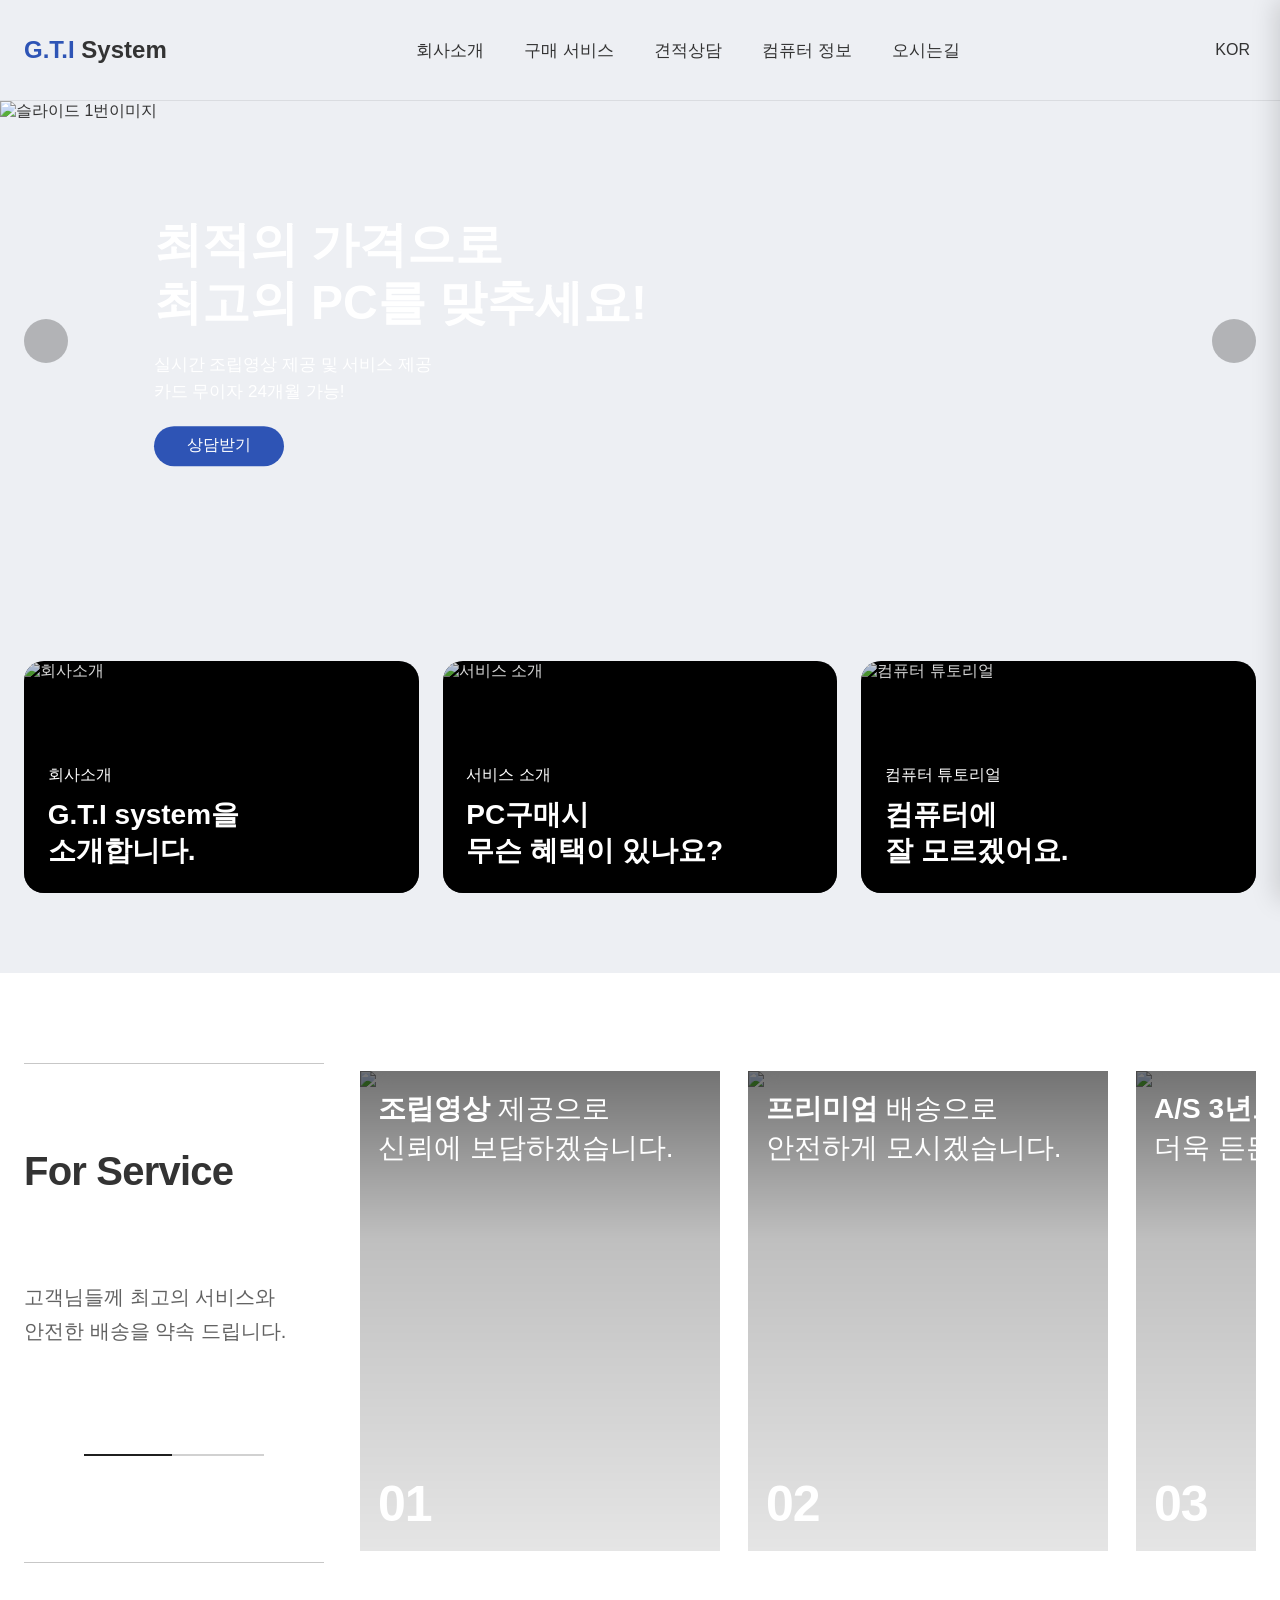
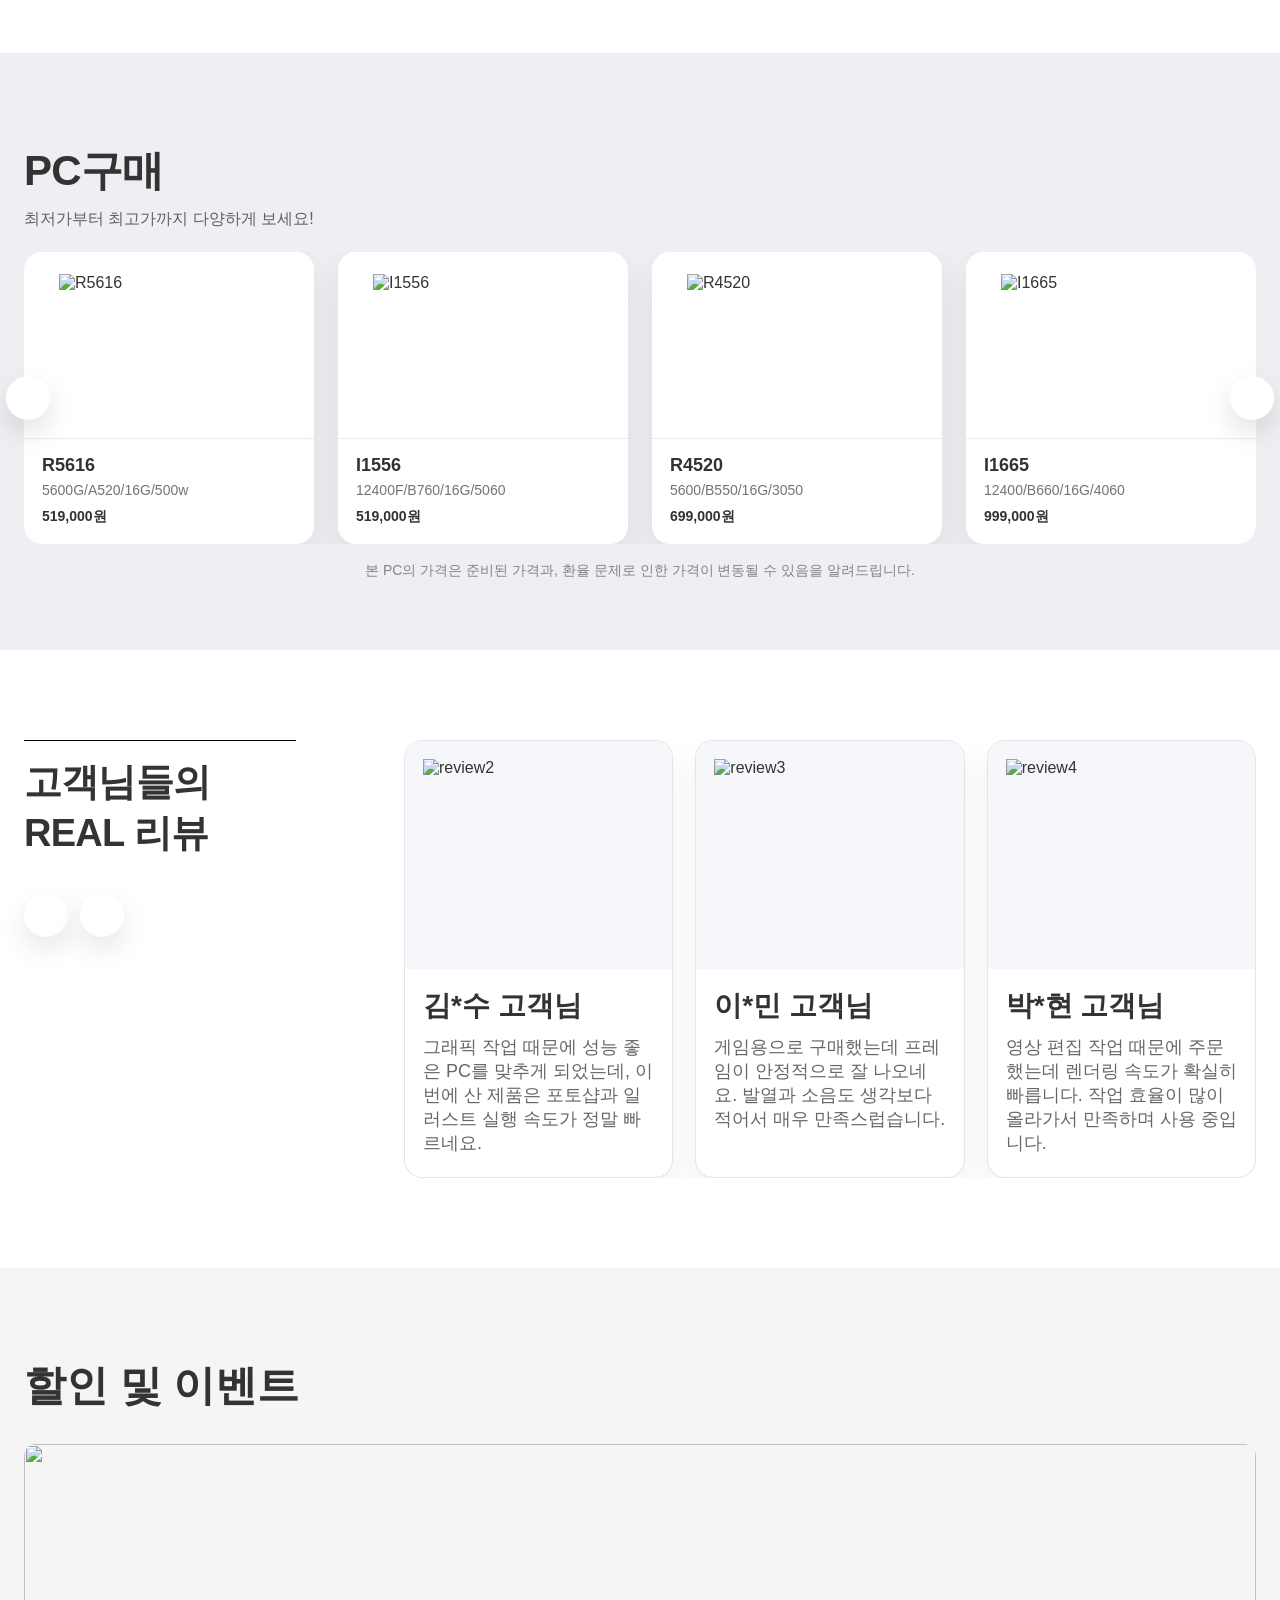
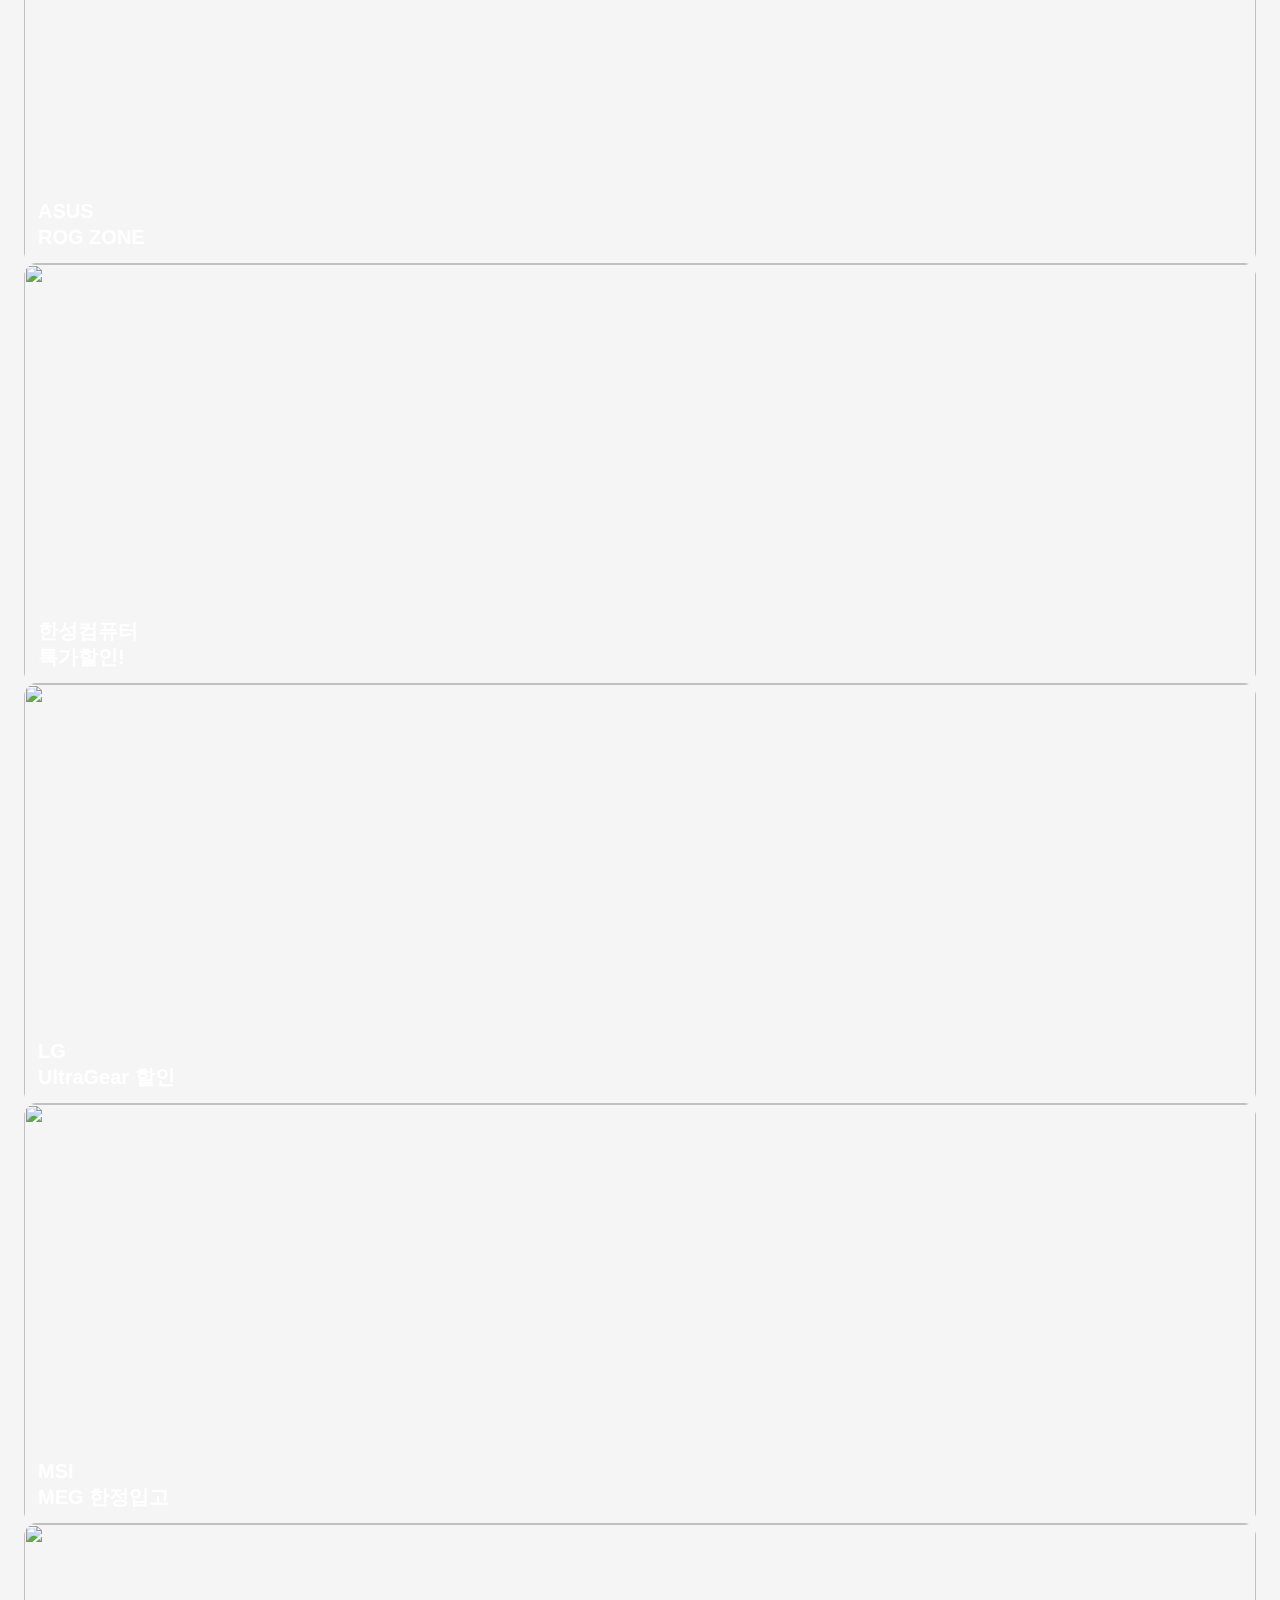
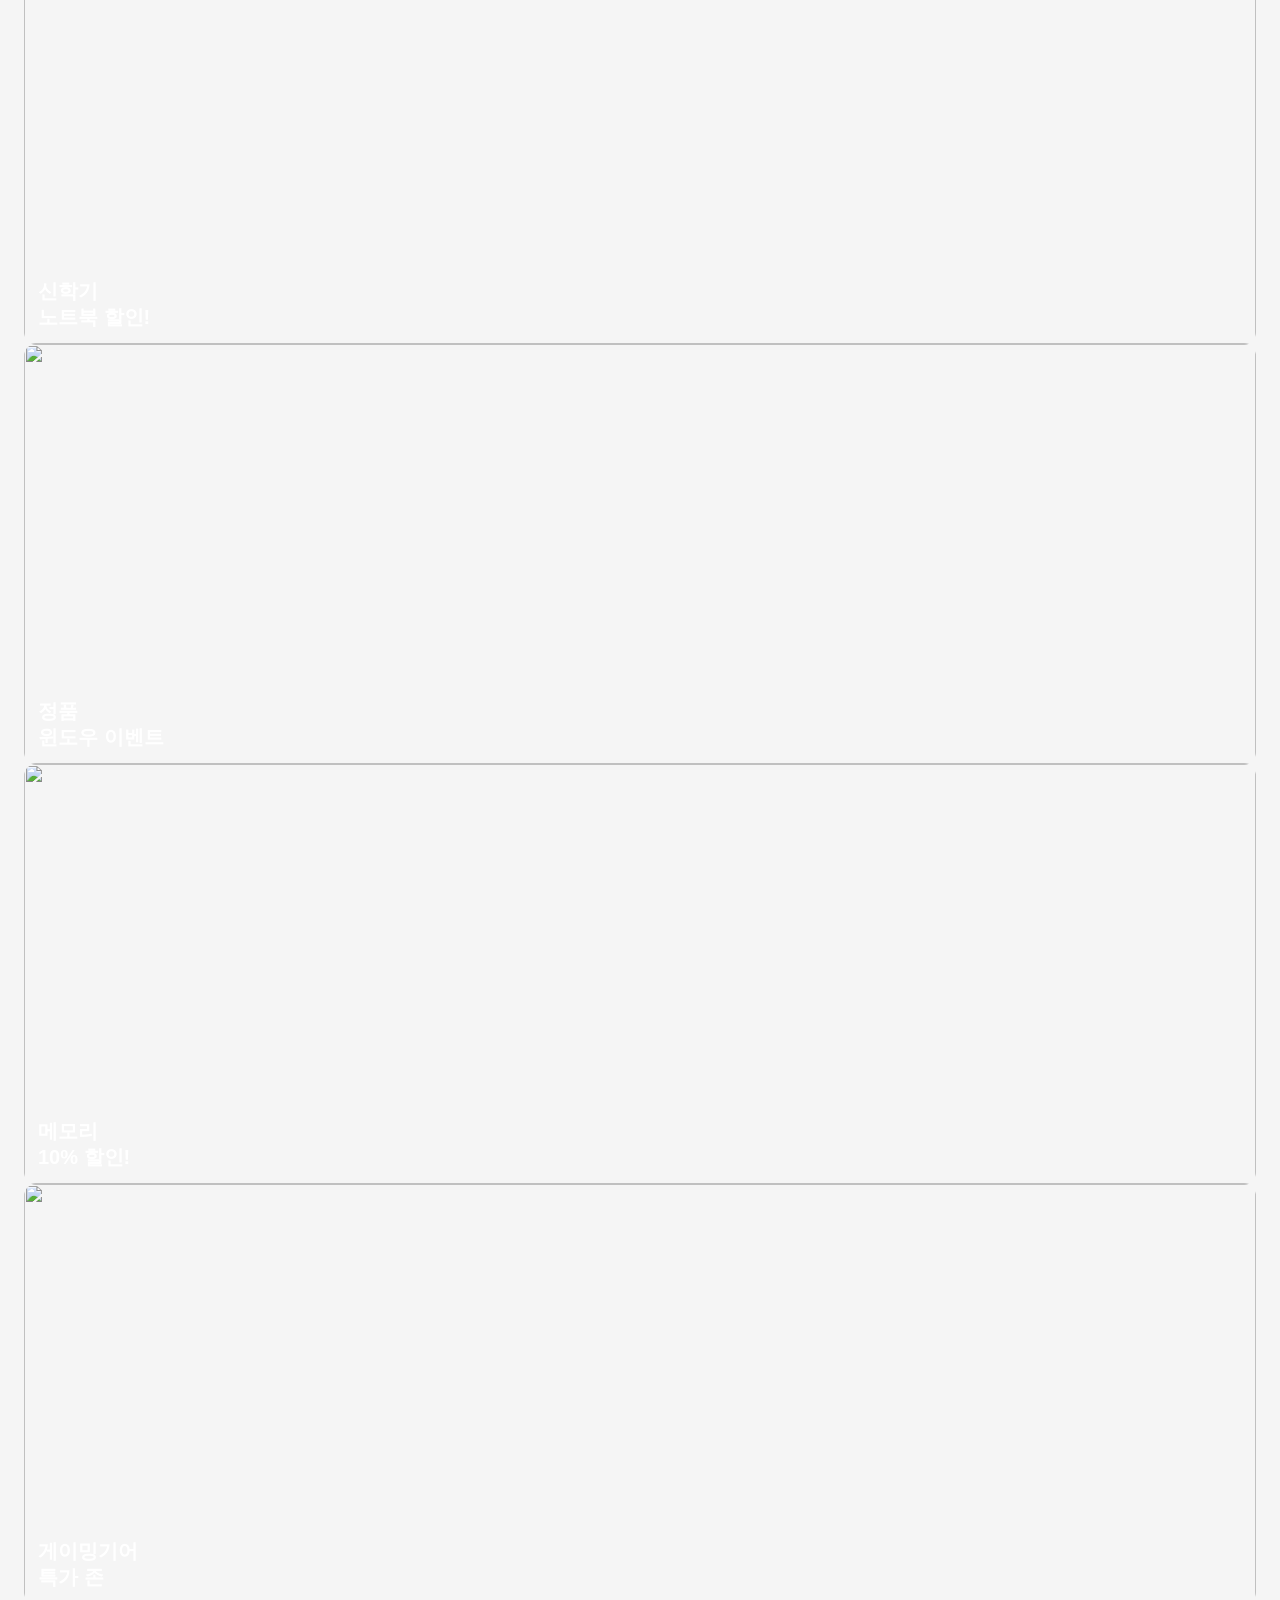
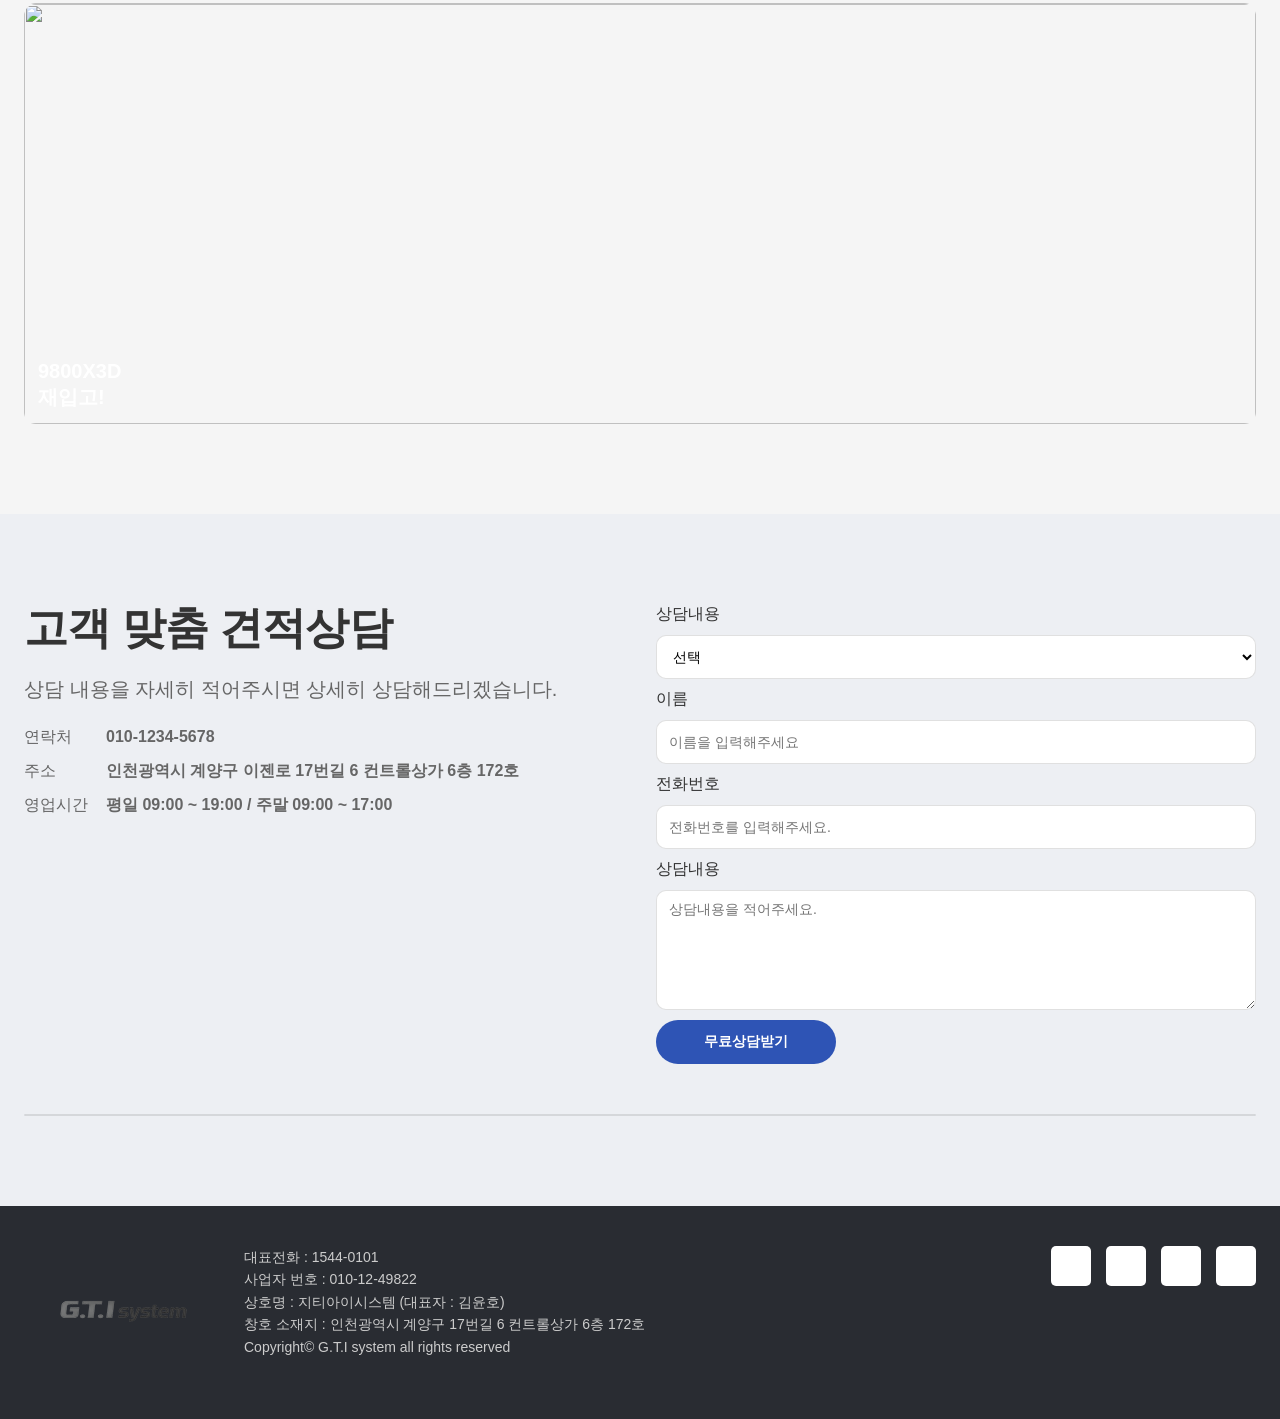
==== commit c58cc944: "이게..AI..?" ====
--- a/index.html
+++ b/index.html
@@ -26,7 +26,7 @@
             </button>
         </div>
         <ul class="mob-menu">
-            <li><a href="#" class="mob-link">회사소개</a></li>
+            <li><a href="about.html" class="mob-link">회사소개</a></li>
             <li><a href="#" class="mob-link">구매 서비스</a></li>
             <li><a href="#" class="mob-link">견적 상담</a></li>
             <li class="mob-has-sub">
@@ -54,7 +54,7 @@
 
             <nav class="gnb">
                 <ul class="menu">
-                    <li class="menu-item"><a href="#">회사소개</a></li>
+                    <li class="menu-item"><a href="about.html">회사소개</a></li>
                     <li class="menu-item"><a href="#">구매 서비스</a></li>
                     <li class="menu-item"><a href="#">견적상담</a></li>
                     <li class="menu-item has-sub">
@@ -514,7 +514,7 @@
           </div>
 
           <form class="contact-form">
-            <label class="sr-only" for="topic">상담내용</label>
+            <label for="topic">상담내용</label>
             <select id="topic" class="contact-input">
               <option value="">선택</option>
               <option>PC 구매</option>
@@ -522,20 +522,20 @@
               <option>A/S 문의</option>
             </select>
 
-            <label class="sr-only" for="name">이름</label>
+            <label for="name">이름</label>
             <input id="name" class="contact-input" type="text" placeholder="이름을 입력해주세요" />
 
-            <label class="sr-only" for="phone">전화번호</label>
+            <label for="phone">전화번호</label>
             <input id="phone" class="contact-input" type="tel" placeholder="전화번호를 입력해주세요."/>
 
-            <label class="sr-only" for="desc">상담내용</label>
+            <label for="desc">상담내용</label>
             <textarea id="desc" class="contact-input contact-textarea" placeholder="상담내용을 적어주세요."></textarea>
 
             <button class="contact-submit" type="submit">무료상담받기</button>
           </form>
     </div>
 
-      <div id="map" style="width:100%;height:452px;"></div>
+      <div id="map"></div>
 
     </div>
 
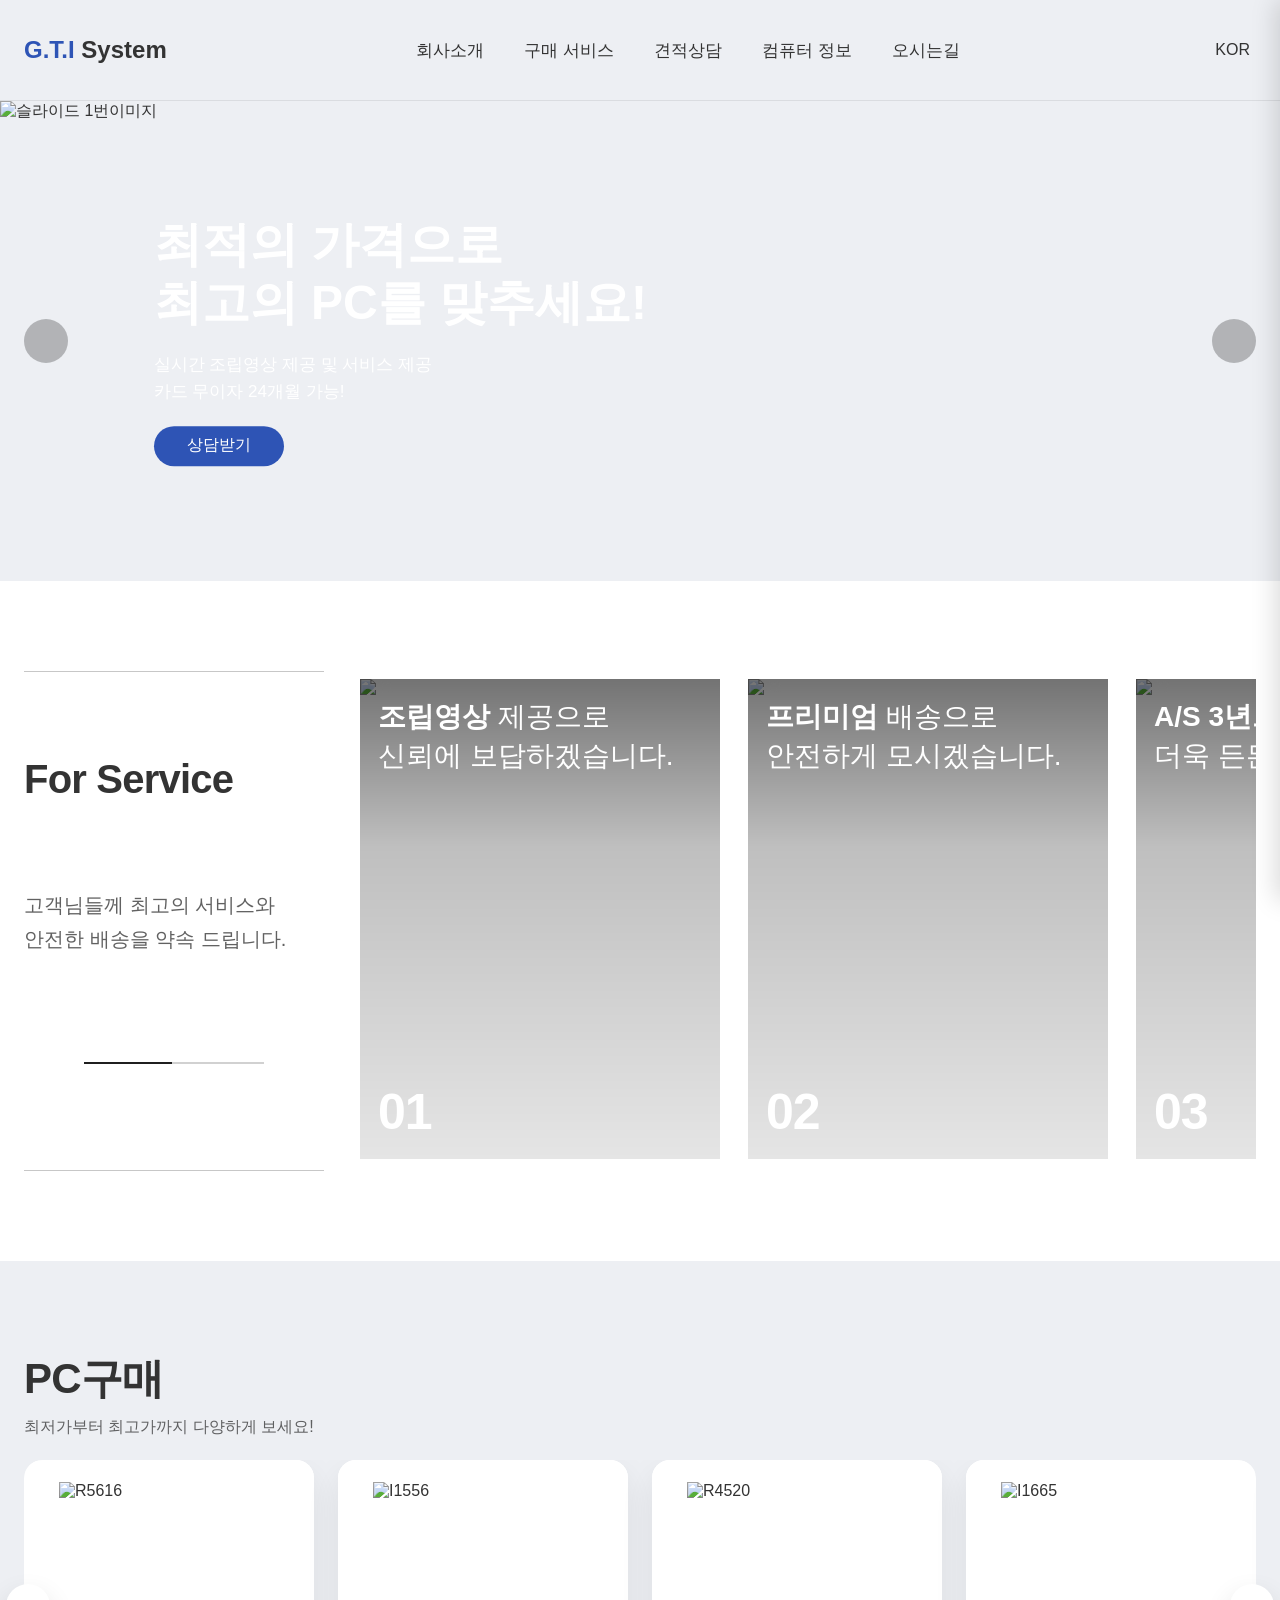
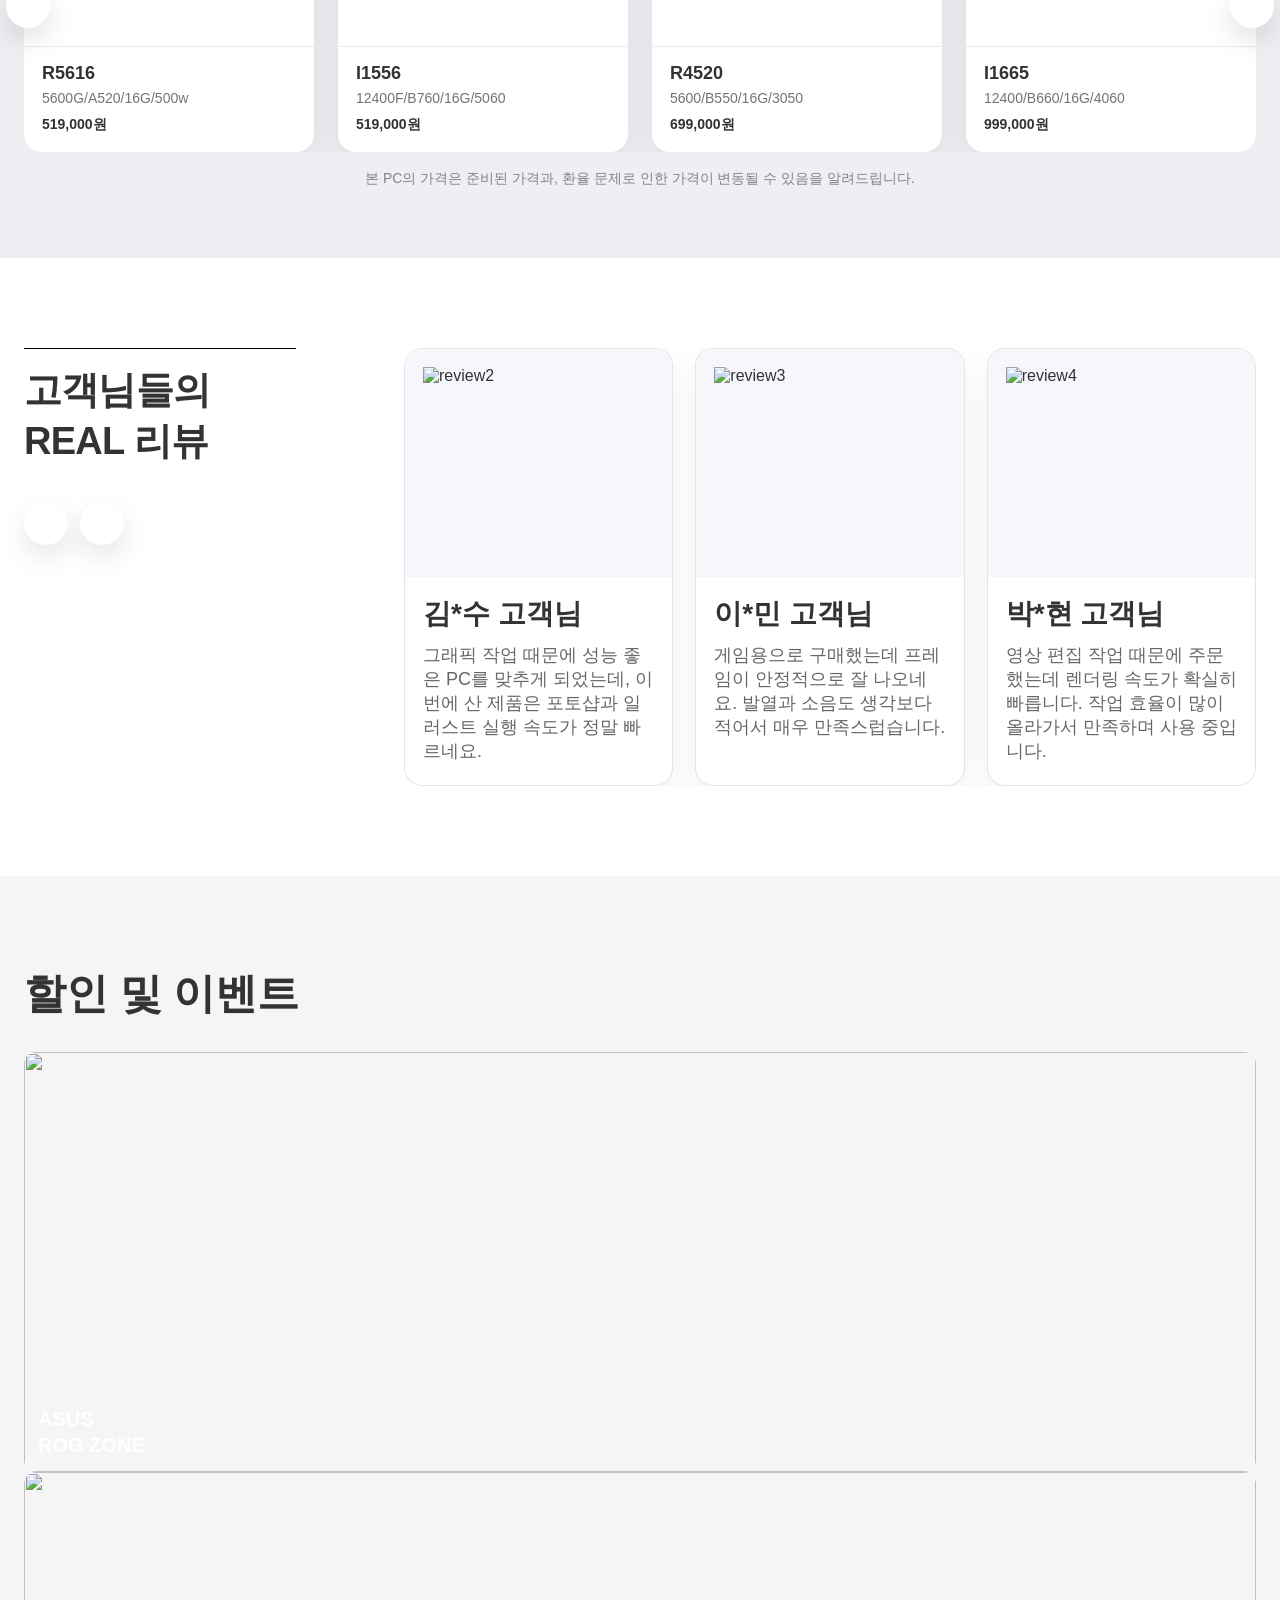
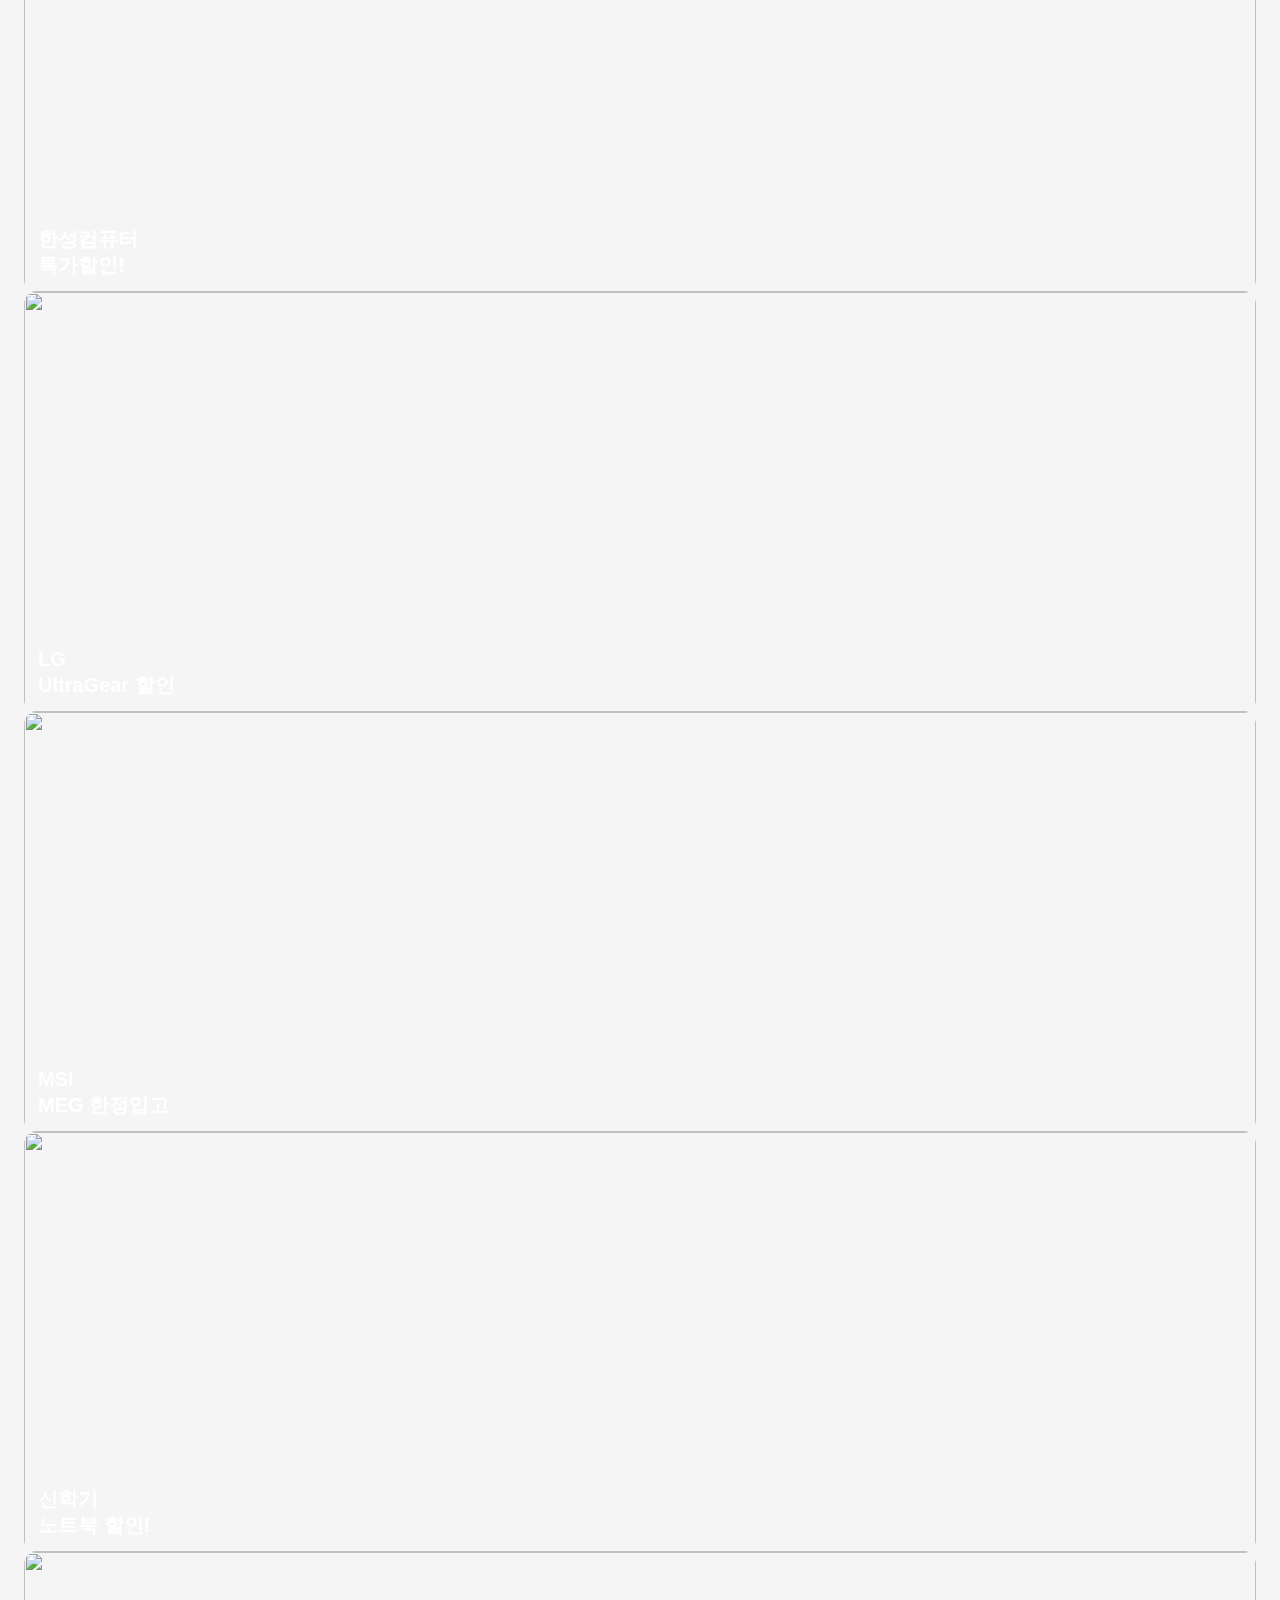
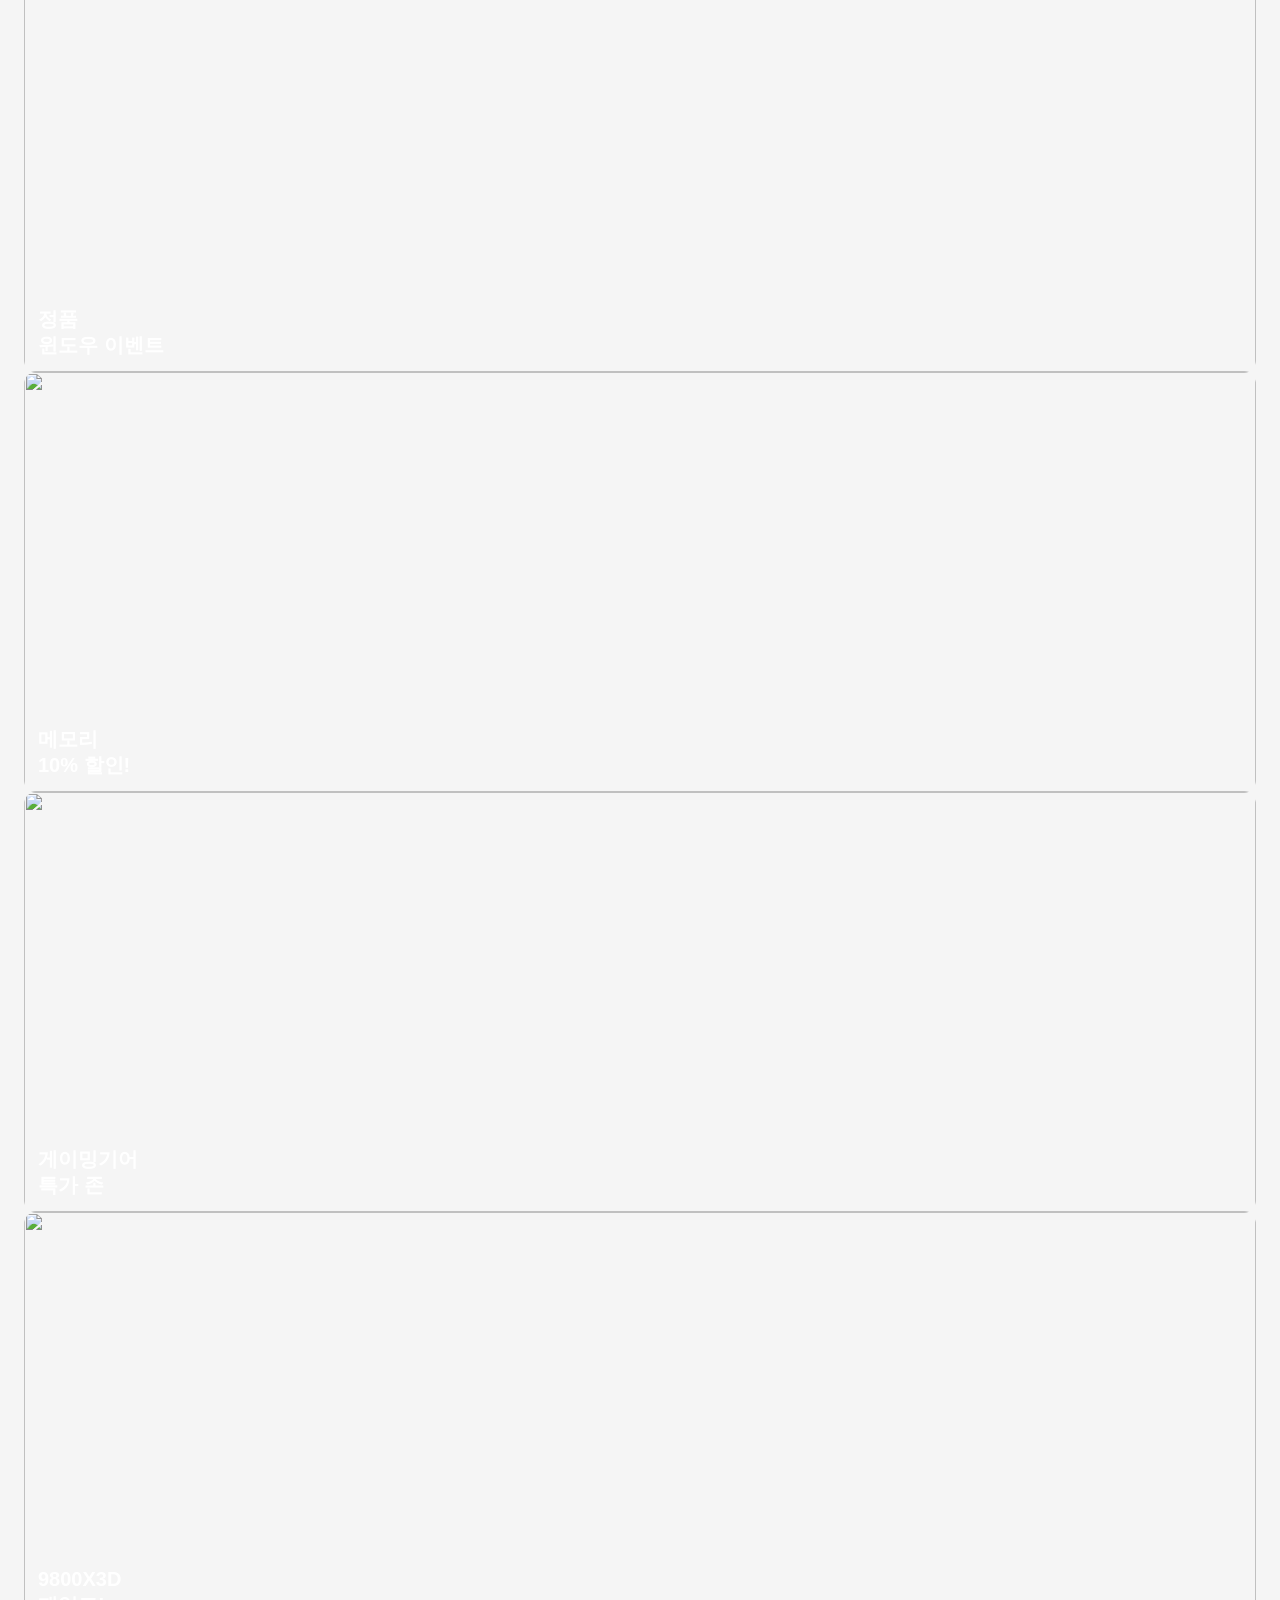
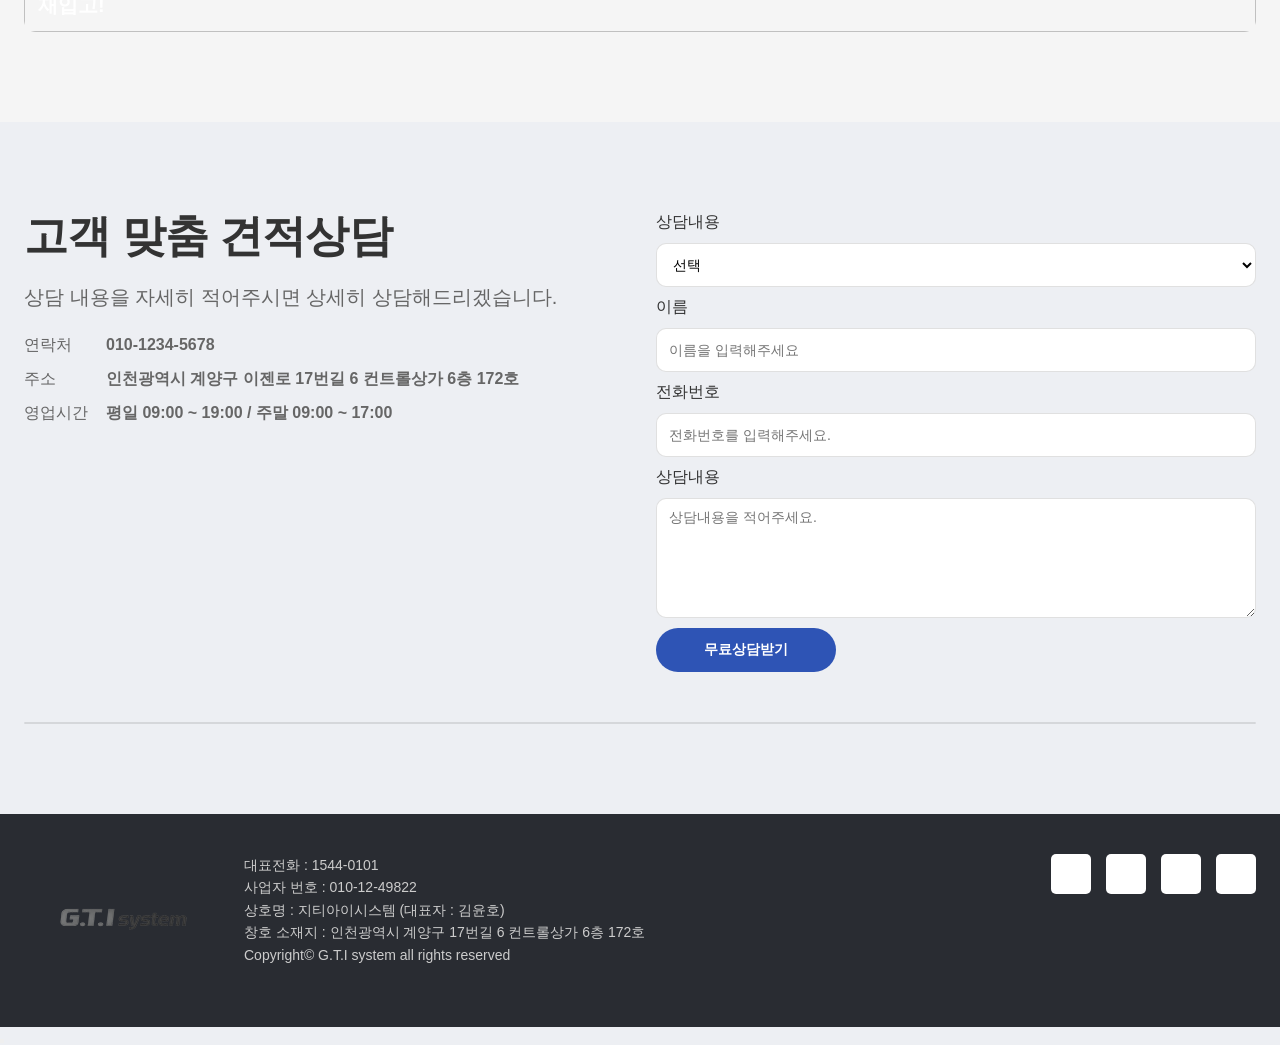
==== commit 743d52e6: "많은일이 있었어" ====
--- a/index.html
+++ b/index.html
@@ -27,18 +27,18 @@
         </div>
         <ul class="mob-menu">
             <li><a href="about.html" class="mob-link">회사소개</a></li>
-            <li><a href="#" class="mob-link">구매 서비스</a></li>
-            <li><a href="#" class="mob-link">견적 상담</a></li>
+            <li><a href="#service" class="mob-link">구매 서비스</a></li>
+            <li><a href="#contact" class="mob-link">견적 상담</a></li>
             <li class="mob-has-sub">
-                <a href="#" class="mob-link">컴퓨터 정보 <i class="fa-solid fa-chevron-down mob-arrow"></i></a>
+                <a href="info.html" class="mob-link">컴퓨터 정보 <i class="fa-solid fa-chevron-down mob-arrow"></i></a>
                 <ul class="mob-sub">
-                    <li><a href="#">CPU</a></li>
-                    <li><a href="#">RAM</a></li>
-                    <li><a href="#">그래픽카드</a></li>
-                    <li><a href="#">저장장치</a></li>
+                    <li><a href="info.html?tab=cpu">CPU</a></li>
+                    <li><a href="info.html?tab=ram">RAM</a></li>
+                    <li><a href="info.html?tab=gpu">그래픽카드</a></li>
+                    <li><a href="info.html?tab=storage">저장장치</a></li>
                 </ul>
             </li>
-            <li><a href="#" class="mob-link">오시는길</a></li>
+            <li><a href="#contact" class="mob-link">오시는길</a></li>
         </ul>
     </nav>
 
@@ -55,18 +55,18 @@
             <nav class="gnb">
                 <ul class="menu">
                     <li class="menu-item"><a href="about.html">회사소개</a></li>
-                    <li class="menu-item"><a href="#">구매 서비스</a></li>
-                    <li class="menu-item"><a href="#">견적상담</a></li>
+                    <li class="menu-item"><a href="#service">구매 서비스</a></li>
+                    <li class="menu-item"><a href="#contact">견적상담</a></li>
                     <li class="menu-item has-sub">
-                        <a href="#">컴퓨터 정보</a>
+                        <a href="info.html">컴퓨터 정보</a>
                         <ul class="sub-menu">
-                            <li><a href="#">CPU</a></li>
-                            <li><a href="#">RAM</a></li>
-                            <li><a href="#">그래픽카드</a></li>
-                            <li><a href="#">저장장치</a></li>
+                            <li><a href="info.html?tab=cpu">CPU</a></li>
+                            <li><a href="info.html?tab=ram">RAM</a></li>
+                            <li><a href="info.html?tab=gpu">그래픽카드</a></li>
+                            <li><a href="info.html?tab=storage">저장장치</a></li>
                         </ul>
                     </li>
-                    <li class="menu-item"><a href="#">오시는길</a></li>
+                    <li class="menu-item"><a href="#contact">오시는길</a></li>
                 </ul>
             </nav>
 
@@ -86,7 +86,8 @@
     </header>
 
     <main>
-        <div class="slide">
+      <div class="fp-wrap" id="fp-wrap">
+        <div class="fp-section slide" id="home">
             <div class="slide-track">
                 <div class="slide-container">
                     <img src="assets/img/slide1.png" alt="슬라이드 1번이미지">
@@ -115,27 +116,7 @@
             <button type="button" class="slide-nav next" aria-label="다음"><i class="fa-solid fa-angle-right"></i></button>
         </div>
 
-        <section class="page-btn">
-            <div class="container">
-                <a href="#" class="page-card page-btn-comp">
-                    <img src="assets/img/page1.png" alt="회사소개">
-                    <p class="page-sub-p">회사소개</p>
-                    <h2 class="page-main-h2">G.T.I system을<br>소개합니다.</h2>
-                </a>
-                <a href="#" class="page-card page-btn-service">
-                    <img src="assets/img/page2.png" alt="서비스 소개">
-                    <p class="page-sub-p">서비스 소개</p>
-                    <h2 class="page-main-h2">PC구매시<br>무슨 혜택이 있나요?</h2>
-                </a>
-                <a href="#" class="page-card page-btn-newbie">
-                    <img src="assets/img/page3.png" alt="컴퓨터 튜토리얼">
-                    <p class="page-sub-p">컴퓨터 튜토리얼</p>
-                    <h2 class="page-main-h2">컴퓨터에<br>잘 모르겠어요.</h2>
-                </a>
-            </div>
-        </section>
-
-        <section class="service">
+        <section class="fp-section service" id="service">
             <div class="service-container">
 
                 <div class="service-left">
@@ -182,7 +163,7 @@
             </div>
         </section>
 
-        <section class="pc-order">
+        <section class="fp-section pc-order">
           <div class="container">
             <div class="pc-order-head">
               <h2 class="pc-order-main">PC구매</h2>
@@ -321,7 +302,7 @@
           </div>
         </section>
 
-        <section class="review-sec">
+        <section class="fp-section review-sec">
           <div class="container review-wrap">
 
             <div class="review-left">
@@ -426,7 +407,7 @@
           </div>
         </section>
 
-<section class="event-sec">
+<section class="fp-section event-sec">
   <div class="container">
 
     <div class="event-text">
@@ -495,7 +476,7 @@
   </div>
 </section>
 
-        <section class="contact">
+        <section class="fp-section contact" id="contact">
       <div class="container contact-wrap">
 
         <div class="contact-top">
@@ -646,7 +627,7 @@
         </li>
       </ul>
       <div class="popup-bottom">
-        <p class="popup-price">최적가 : 519,000원&nbsp;&nbsp;<strong>판매가(카드) : 579,000원</strong></p>
+        <p class="popup-price">최적가 : 519,000원<strong>판매가(카드) : 579,000원</strong></p>
         <button class="buy-btn">구매하기</button>
       </div>
     </div>
@@ -726,7 +707,7 @@
         </li>
       </ul>
       <div class="popup-bottom">
-        <p class="popup-price">최적가 : 519,000원&nbsp;&nbsp;<strong>판매가(카드) : 579,000원</strong></p>
+        <p class="popup-price">최적가 : 519,000원<strong>판매가(카드) : 579,000원</strong></p>
         <button class="buy-btn">구매하기</button>
       </div>
     </div>
@@ -806,7 +787,7 @@
         </li>
       </ul>
       <div class="popup-bottom">
-        <p class="popup-price">최적가 : 699,000원&nbsp;&nbsp;<strong>판매가(카드) : 769,000원</strong></p>
+        <p class="popup-price">최적가 : 699,000원<strong>판매가(카드) : 769,000원</strong></p>
         <button class="buy-btn">구매하기</button>
       </div>
     </div>
@@ -886,7 +867,7 @@
         </li>
       </ul>
       <div class="popup-bottom">
-        <p class="popup-price">최적가 : 999,000원&nbsp;&nbsp;<strong>판매가(카드) : 1,099,000원</strong></p>
+        <p class="popup-price">최적가 : 999,000원<strong>판매가(카드) : 1,099,000원</strong></p>
         <button class="buy-btn">구매하기</button>
       </div>
     </div>
@@ -966,7 +947,7 @@
         </li>
       </ul>
       <div class="popup-bottom">
-        <p class="popup-price">최적가 : 1,499,000원&nbsp;&nbsp;<strong>판매가(카드) : 1,649,000원</strong></p>
+        <p class="popup-price">최적가 : 1,499,000원<strong>판매가(카드) : 1,649,000원</strong></p>
         <button class="buy-btn">구매하기</button>
       </div>
     </div>
@@ -1046,7 +1027,7 @@
         </li>
       </ul>
       <div class="popup-bottom">
-        <p class="popup-price">최적가 : 1,599,000원&nbsp;&nbsp;<strong>판매가(카드) : 1,759,000원</strong></p>
+        <p class="popup-price">최적가 : 1,599,000원<strong>판매가(카드) : 1,759,000원</strong></p>
         <button class="buy-btn">구매하기</button>
       </div>
     </div>
@@ -1124,7 +1105,7 @@
         </li>
       </ul>
       <div class="popup-bottom">
-        <p class="popup-price">최적가 : 1,999,900원&nbsp;&nbsp;<strong>판매가(카드) : 2,199,900원</strong></p>
+        <p class="popup-price">최적가 : 1,999,900원<strong>판매가(카드) : 2,199,900원</strong></p>
         <button class="buy-btn">구매하기</button>
       </div>
     </div>
@@ -1201,7 +1182,7 @@
         </li>
       </ul>
       <div class="popup-bottom">
-        <p class="popup-price">최적가 : 2,499,000원&nbsp;&nbsp;<strong>판매가(카드) : 2,749,000원</strong></p>
+        <p class="popup-price">최적가 : 2,499,000원<strong>판매가(카드) : 2,749,000원</strong></p>
         <button class="buy-btn">구매하기</button>
       </div>
     </div>
@@ -1293,7 +1274,14 @@
   </div>
 </div>
 
+    <button class="scroll-top" id="scrollTop" aria-label="맨 위로">
+      <i class="fa-solid fa-angle-up"></i>
+    </button>
+
     <script src="assets/js/jquery.min.js"></script>
+    <script src="https://cdnjs.cloudflare.com/ajax/libs/gsap/3.12.2/gsap.min.js"></script>
+    <script src="https://cdnjs.cloudflare.com/ajax/libs/gsap/3.12.2/ScrollTrigger.min.js"></script>
+    <script src="https://cdnjs.cloudflare.com/ajax/libs/gsap/3.12.2/ScrollToPlugin.min.js"></script>
     <script src="assets/js/script.js"></script>
 
     <script type="text/javascript" src="//dapi.kakao.com/v2/maps/sdk.js?appkey=2215461503aeb8c86b4e7ca39417f494"></script>
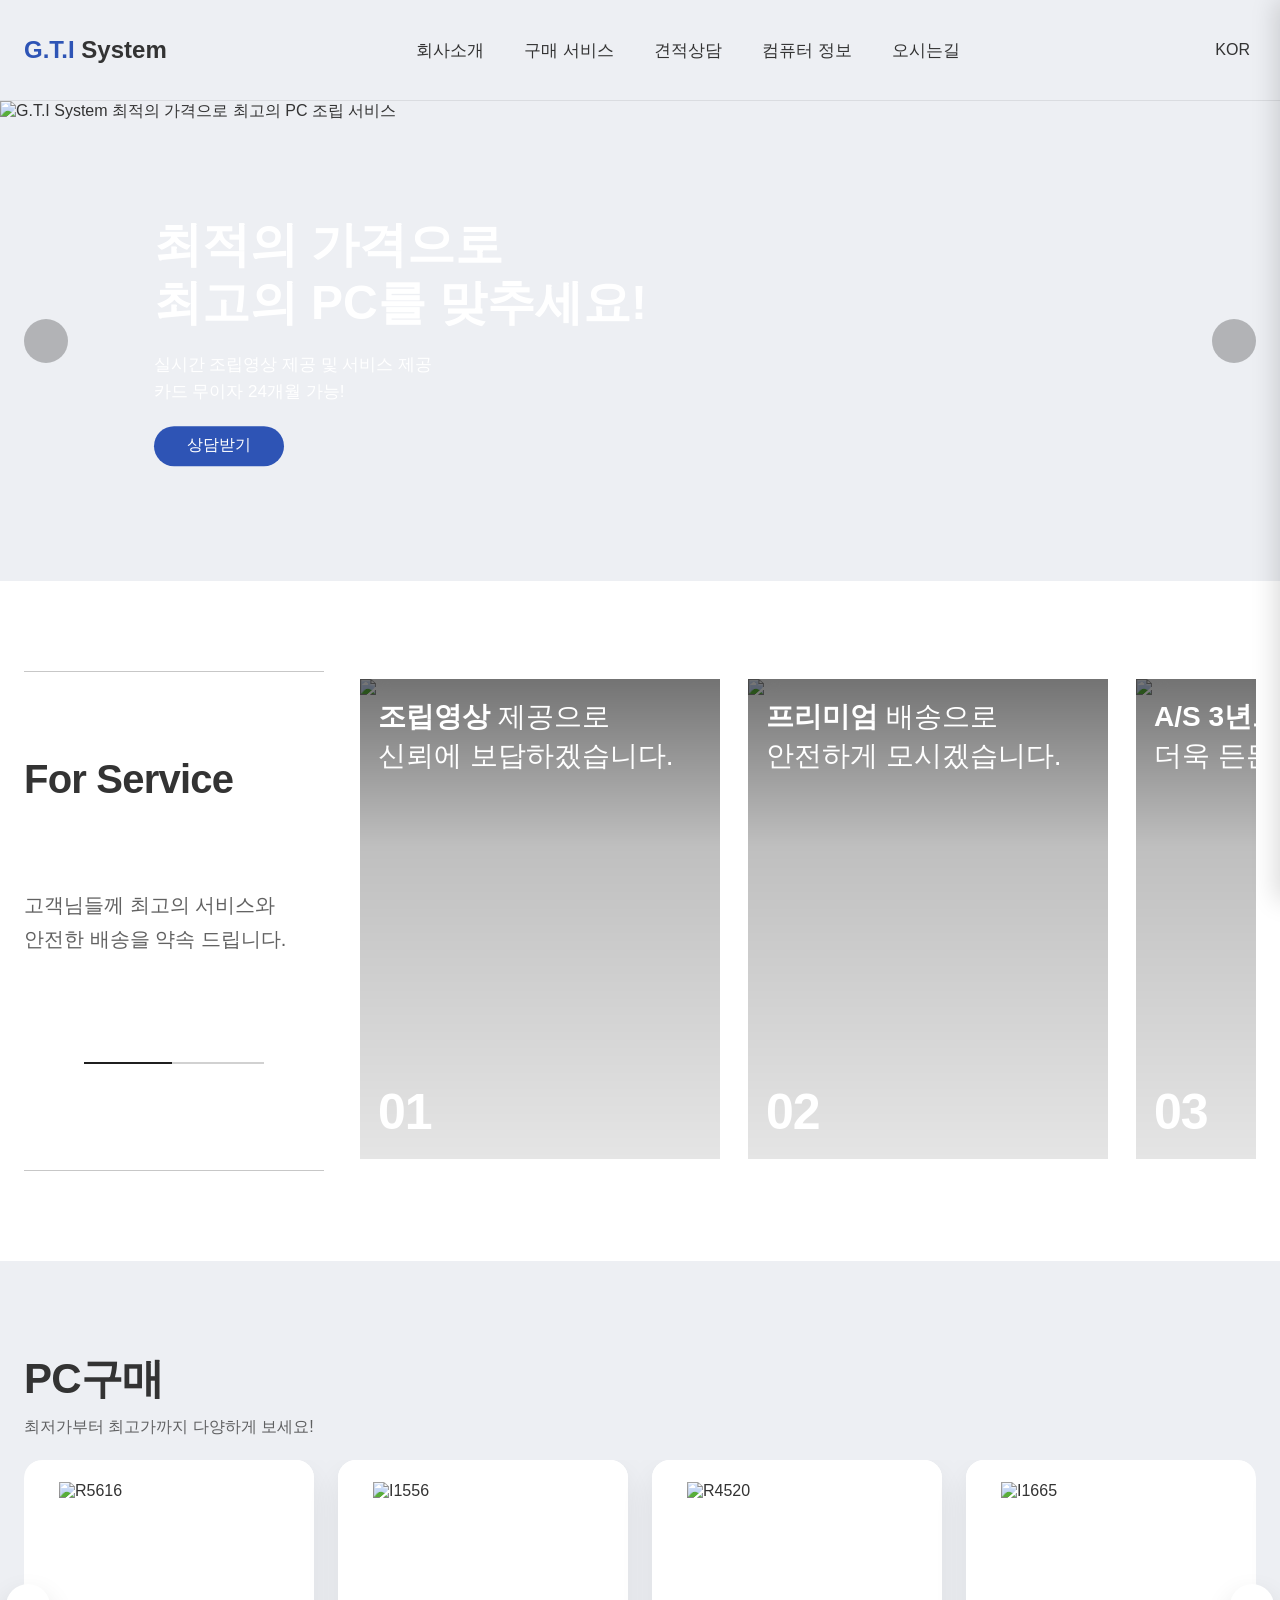
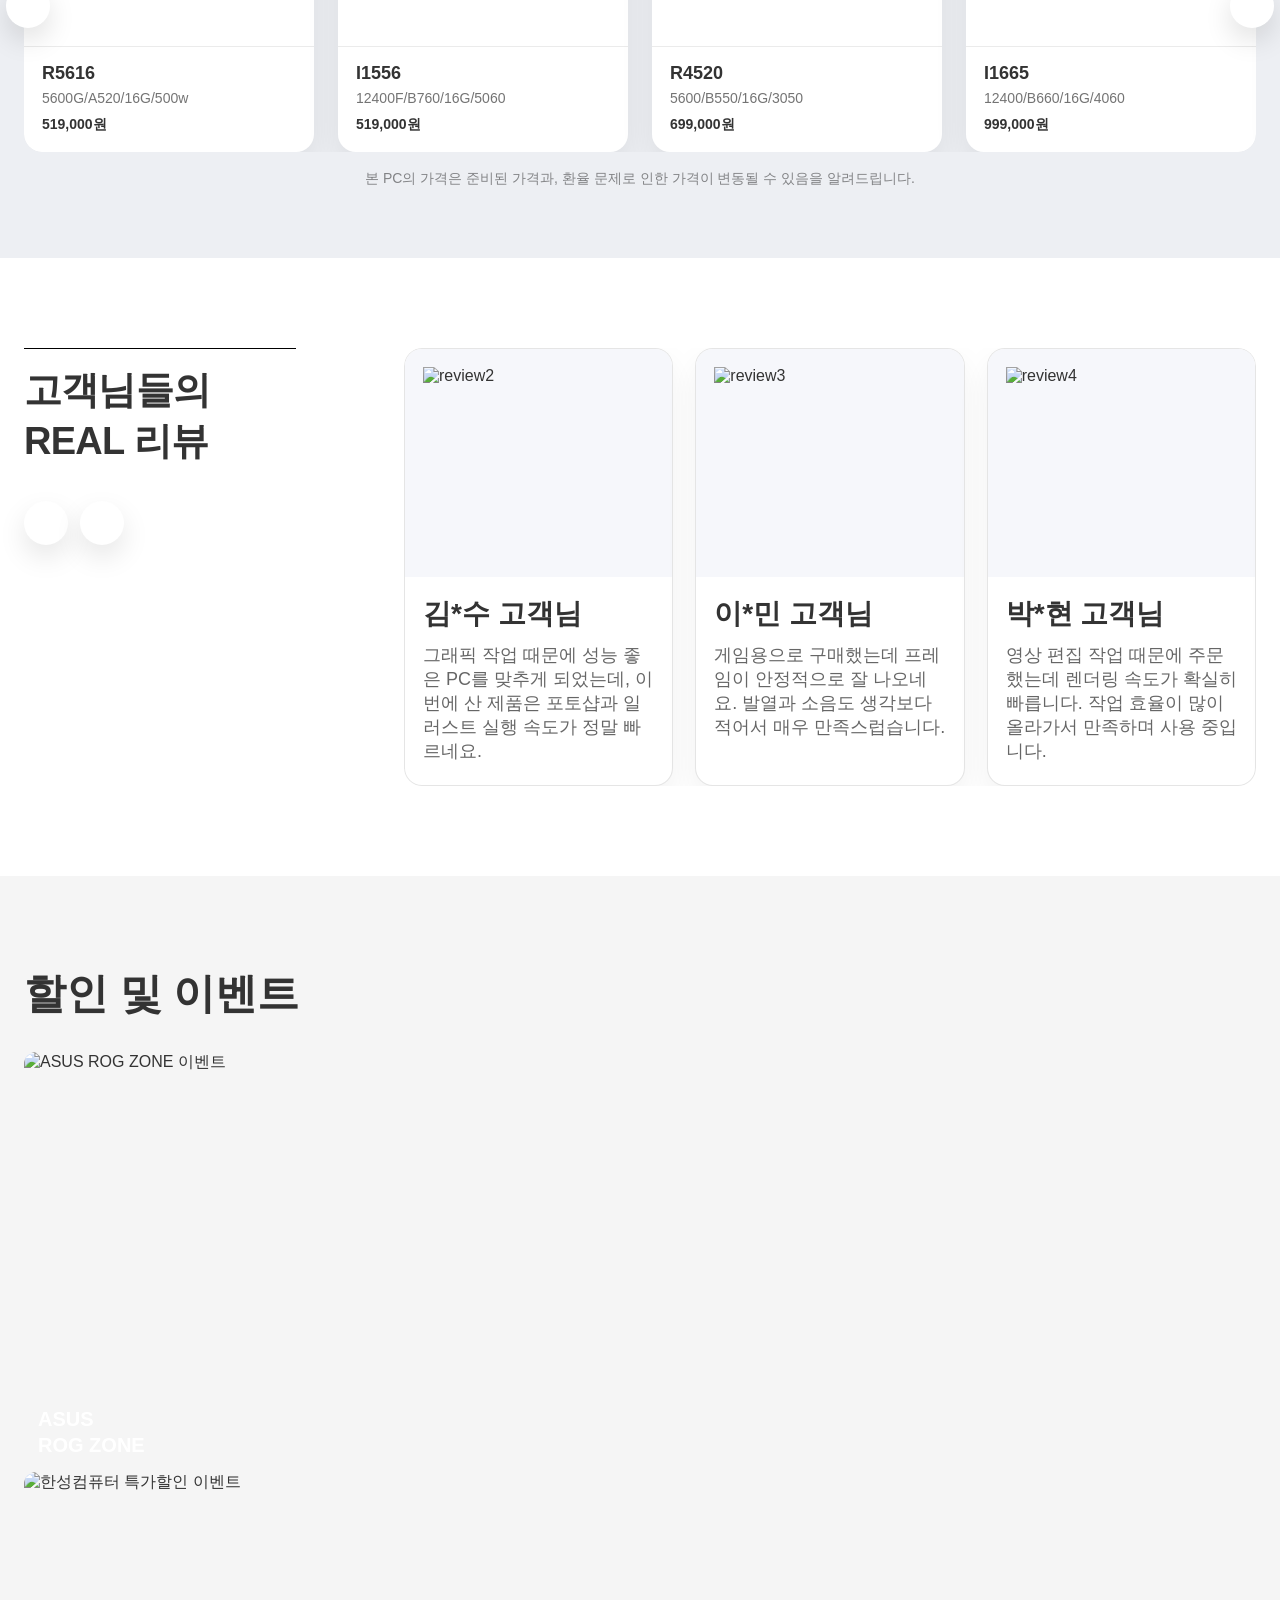
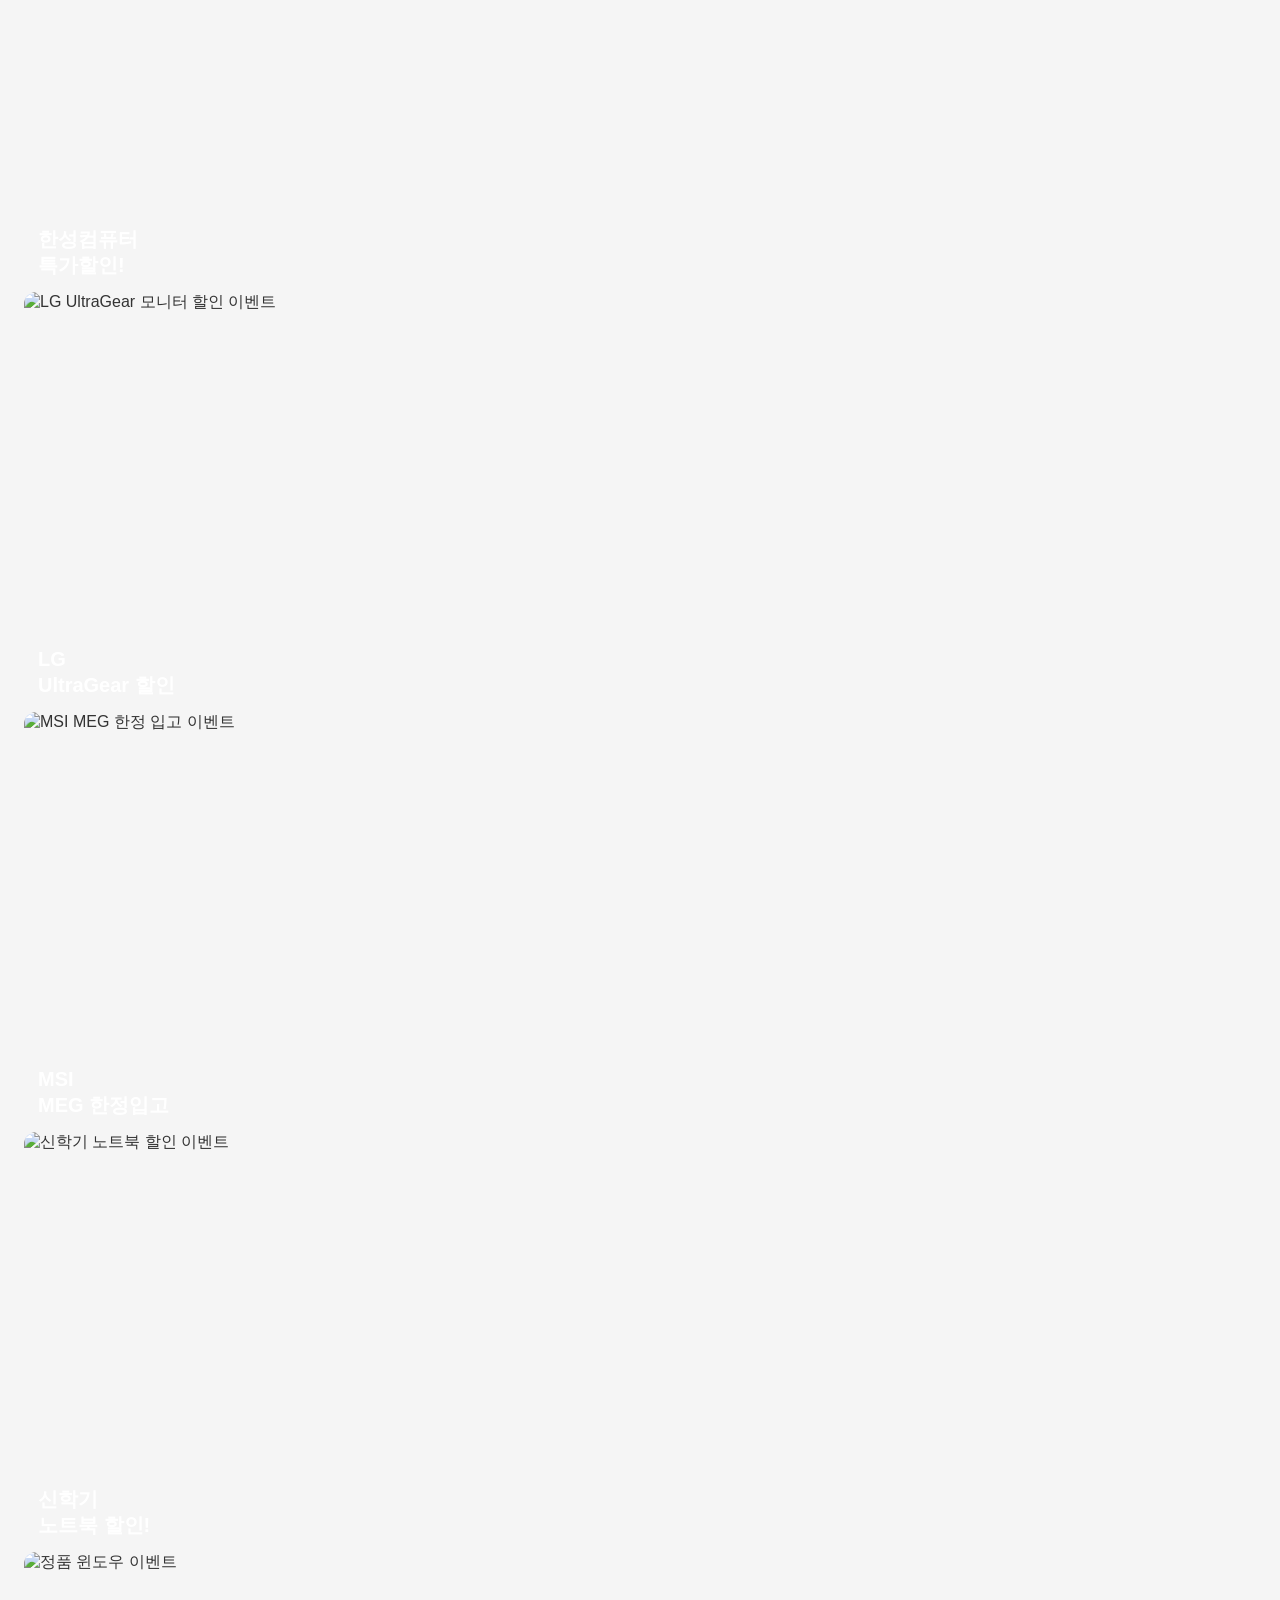
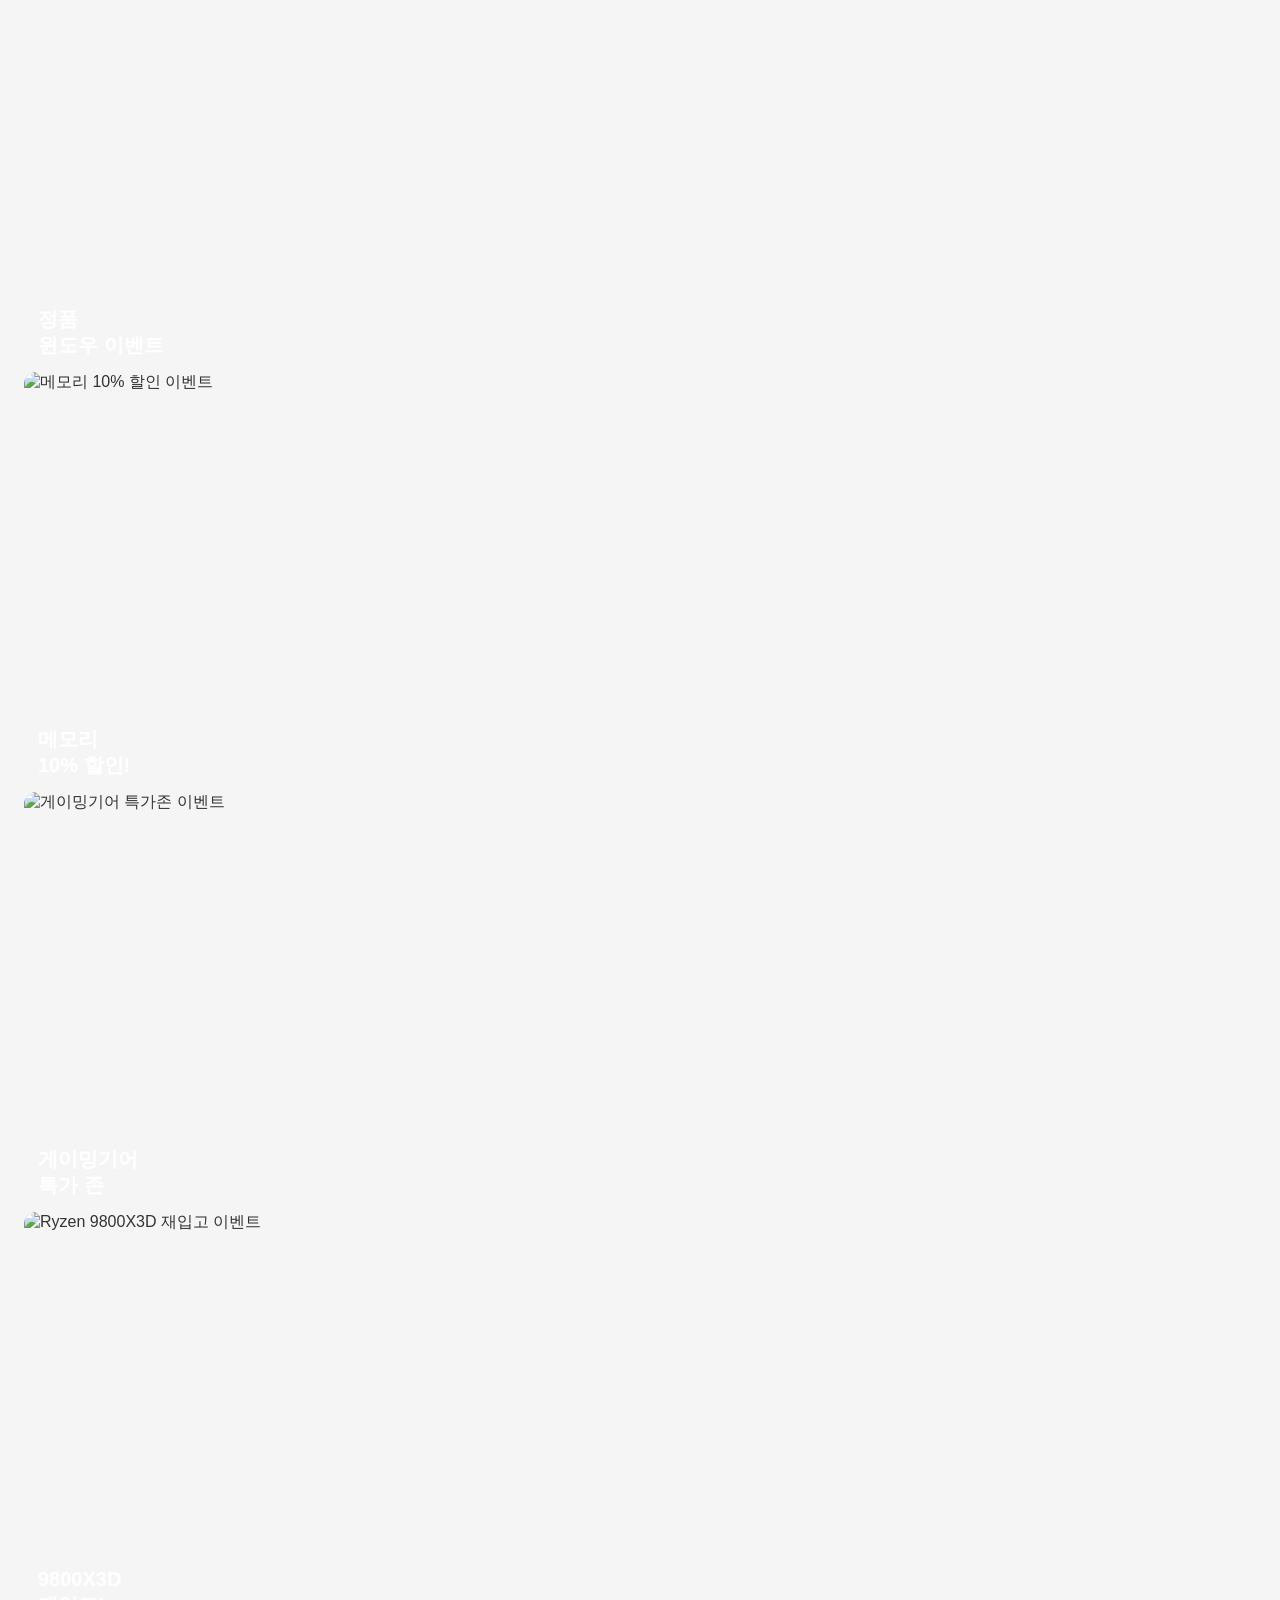
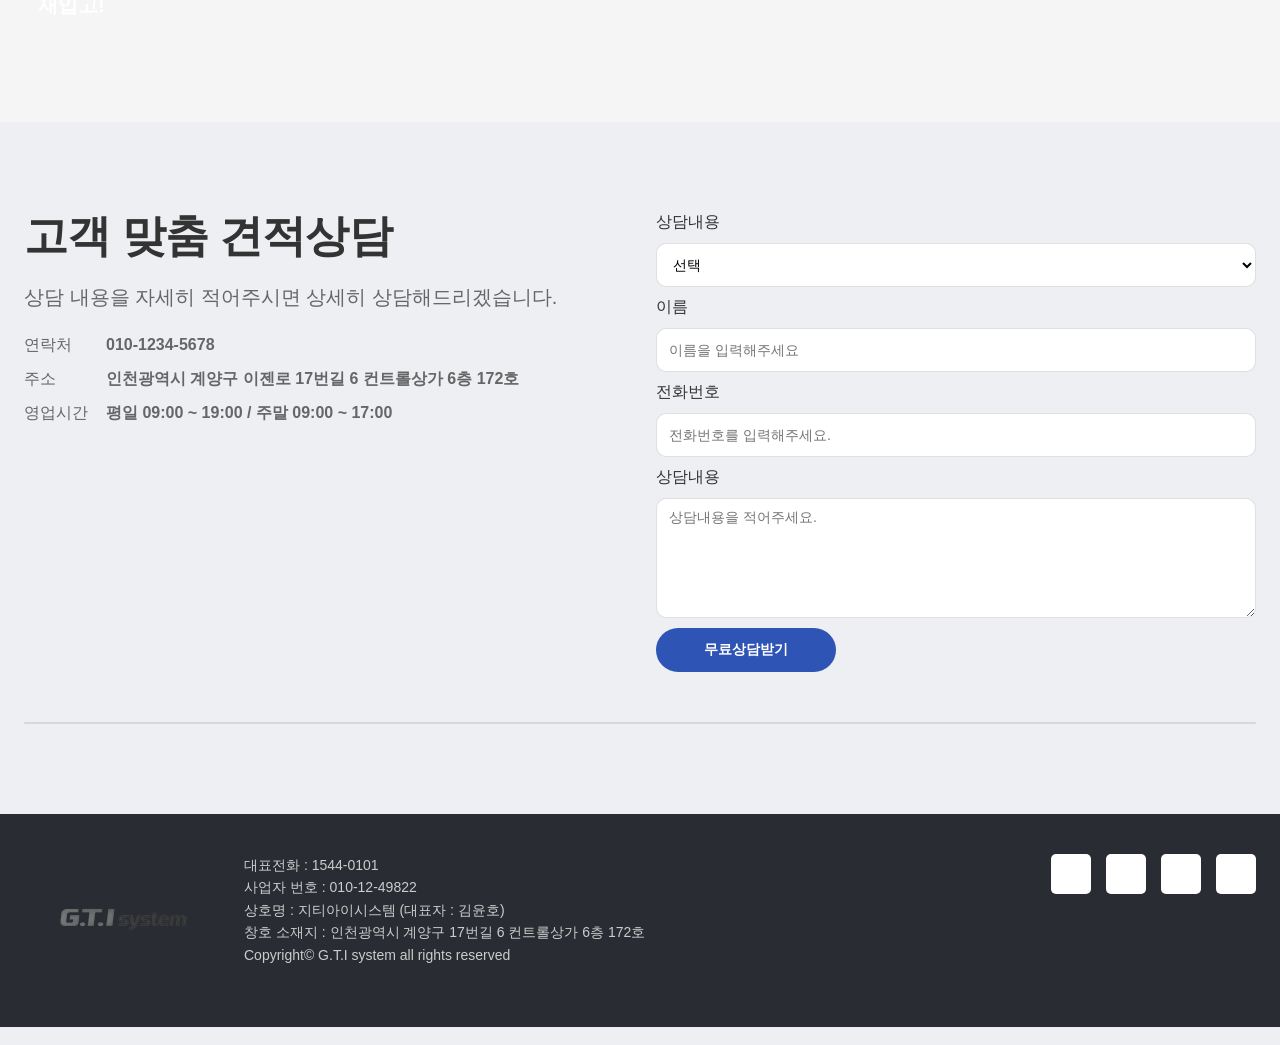
==== commit 2109fc90: "SEO" ====
--- a/index.html
+++ b/index.html
@@ -3,7 +3,28 @@
 <head>
     <meta charset="UTF-8">
     <meta name="viewport" content="width=device-width, initial-scale=1.0">
-    <title>G.T.I System - PC 전문 조립 쇼핑몰</title>
+    <title>G.T.I System - PC 전문 조립 쇼핑몰 | 인천 게이밍·사무용 조립PC</title>
+    <meta name="description" content="G.T.I System은 인천 계양구 소재 PC 전문 조립 쇼핑몰입니다. 게이밍PC·사무용PC·작업용PC 맞춤 견적, 실시간 조립영상 제공, A/S 3년 보장, 카드 무이자 24개월 가능.">
+    <meta name="keywords" content="조립PC, 게이밍PC, 인천조립PC, 사무용PC, 작업용PC, PC견적, PC쇼핑몰, 지티아이시스템, GTI System">
+    <meta name="author" content="G.T.I System">
+    <meta name="robots" content="index, follow">
+    <link rel="canonical" href="https://gti-system.co.kr/index.html">
+
+    <!-- Open Graph -->
+    <meta property="og:type" content="website">
+    <meta property="og:site_name" content="G.T.I System">
+    <meta property="og:title" content="G.T.I System - PC 전문 조립 쇼핑몰">
+    <meta property="og:description" content="인천 계양구 PC 전문 조립 쇼핑몰. 게이밍·사무용·작업용 PC 맞춤 견적, A/S 3년 보장, 카드 무이자 24개월.">
+    <meta property="og:url" content="https://gti-system.co.kr/index.html">
+    <meta property="og:image" content="https://gti-system.co.kr/assets/img/slide1.png">
+    <meta property="og:locale" content="ko_KR">
+
+    <!-- Twitter Card -->
+    <meta name="twitter:card" content="summary_large_image">
+    <meta name="twitter:title" content="G.T.I System - PC 전문 조립 쇼핑몰">
+    <meta name="twitter:description" content="인천 계양구 PC 전문 조립 쇼핑몰. 게이밍·사무용·작업용 PC 맞춤 견적, A/S 3년 보장.">
+    <meta name="twitter:image" content="https://gti-system.co.kr/assets/img/slide1.png">
+
     <link rel="stylesheet" href="assets/css/reset.css">
     <link rel="stylesheet" href="assets/css/style.css">
     <link rel="stylesheet" href="assets/css/font.css">
@@ -90,22 +111,22 @@
         <div class="fp-section slide" id="home">
             <div class="slide-track">
                 <div class="slide-container">
-                    <img src="assets/img/slide1.png" alt="슬라이드 1번이미지">
+                    <img src="assets/img/slide1.png" alt="G.T.I System 최적의 가격으로 최고의 PC 조립 서비스">
                     <div class="slide-cont1">
                         <h2 class="slide-main">최적의 가격으로 <br>최고의 PC를 맞추세요!</h2>
-                        <p class="slide-sub">실시간 조립영상 제공 및 서비스 제공<br>카드 무이자 24개월 가능!</p>
+                        <p class="slide-sub">실시간 조립영상 제공 및 서비스 제공<br class="pc-br">카드 무이자 24개월 가능!</p>
                         <div class="slide-cta"><a href="#" class="btn">상담받기</a></div>
                     </div>
                 </div>
                 <div class="slide-container">
-                    <img src="assets/img/slide2.png" alt="슬라이드 2번이미지">
+                    <img src="assets/img/slide2.png" alt="GIGABYTE 50시리즈 그래픽카드 재입고 안내">
                     <div class="slide-cont2">
                         <h2 class="slide-main">GIGABYTE 50시리즈 <br>재입고!</h2>
                         <p class="slide-sub">극강의 성능을 지금 체험해보세요!</p>
                     </div>
                 </div>
                 <div class="slide-container">
-                    <img src="assets/img/slide3.png" alt="슬라이드 3번이미지">
+                    <img src="assets/img/slide3.png" alt="MSI 게이밍 존 오픈 이벤트">
                     <div class="slide-cont3">
                         <h2 class="slide-main">MSI 게이밍 존 오픈!</h2>
                         <p class="slide-sub">MSI로 무장한 PC와 주변기기들<br>한번 체험해보세요!</p>
@@ -418,55 +439,55 @@
       <div class="swiper-wrapper">
         <div class="swiper-slide">
           <a href="#">
-            <img src="assets/img/event1.png" alt="">
+            <img src="assets/img/event1.png" alt="ASUS ROG ZONE 이벤트">
             <p class="event-desc">ASUS<br>ROG ZONE</p>
           </a>
         </div>
         <div class="swiper-slide">
           <a href="#">
-            <img src="assets/img/event2.png" alt="">
+            <img src="assets/img/event2.png" alt="한성컴퓨터 특가할인 이벤트">
             <p class="event-desc">한성컴퓨터<br>특가할인!</p>
           </a>
         </div>
         <div class="swiper-slide">
           <a href="#">
-            <img src="assets/img/event3.png" alt="">
+            <img src="assets/img/event3.png" alt="LG UltraGear 모니터 할인 이벤트">
             <p class="event-desc">LG<br>UltraGear 할인</p>
           </a>
         </div>
         <div class="swiper-slide">
           <a href="#">
-            <img src="assets/img/event4.png" alt="">
+            <img src="assets/img/event4.png" alt="MSI MEG 한정 입고 이벤트">
             <p class="event-desc">MSI<br>MEG 한정입고</p>
           </a>
         </div>
         <div class="swiper-slide">
           <a href="#">
-            <img src="assets/img/event5.png" alt="">
+            <img src="assets/img/event5.png" alt="신학기 노트북 할인 이벤트">
             <p class="event-desc">신학기<br>노트북 할인!</p>
           </a>
         </div>
         <div class="swiper-slide">
           <a href="#">
-            <img src="assets/img/event6.png" alt="">
+            <img src="assets/img/event6.png" alt="정품 윈도우 이벤트">
             <p class="event-desc">정품<br>윈도우 이벤트</p>
           </a>
         </div>
         <div class="swiper-slide">
           <a href="#">
-            <img src="assets/img/event7.png" alt="">
+            <img src="assets/img/event7.png" alt="메모리 10% 할인 이벤트">
             <p class="event-desc">메모리<br>10% 할인!</p>
           </a>
         </div>
         <div class="swiper-slide">
           <a href="#">
-            <img src="assets/img/event8.png" alt="">
+            <img src="assets/img/event8.png" alt="게이밍기어 특가존 이벤트">
             <p class="event-desc">게이밍기어<br>특가 존</p>
           </a>
         </div>
         <div class="swiper-slide">
           <a href="#">
-            <img src="assets/img/event9.png" alt="">
+            <img src="assets/img/event9.png" alt="Ryzen 9800X3D 재입고 이벤트">
             <p class="event-desc">9800X3D<br>재입고!</p>
           </a>
         </div>
@@ -1284,6 +1305,42 @@
     <script src="https://cdnjs.cloudflare.com/ajax/libs/gsap/3.12.2/ScrollToPlugin.min.js"></script>
     <script src="assets/js/script.js"></script>
 
+    <!-- JSON-LD 구조화 데이터 -->
+    <script type="application/ld+json">
+    {
+      "@context": "https://schema.org",
+      "@type": "LocalBusiness",
+      "name": "G.T.I System",
+      "alternateName": "지티아이시스템",
+      "description": "인천 계양구 소재 PC 전문 조립 쇼핑몰. 게이밍·사무용·작업용 PC 맞춤 견적 및 판매.",
+      "url": "https://gti-system.co.kr",
+      "telephone": "010-1234-5678",
+      "address": {
+        "@type": "PostalAddress",
+        "streetAddress": "이젠로 17번길 6 컨트롤상가 6층 172호",
+        "addressLocality": "계양구",
+        "addressRegion": "인천광역시",
+        "addressCountry": "KR"
+      },
+      "openingHoursSpecification": [
+        {
+          "@type": "OpeningHoursSpecification",
+          "dayOfWeek": ["Monday","Tuesday","Wednesday","Thursday","Friday"],
+          "opens": "09:00",
+          "closes": "19:00"
+        },
+        {
+          "@type": "OpeningHoursSpecification",
+          "dayOfWeek": ["Saturday","Sunday"],
+          "opens": "09:00",
+          "closes": "17:00"
+        }
+      ],
+      "priceRange": "₩₩",
+      "image": "https://gti-system.co.kr/assets/img/slide1.png"
+    }
+    </script>
+
     <script type="text/javascript" src="//dapi.kakao.com/v2/maps/sdk.js?appkey=2215461503aeb8c86b4e7ca39417f494"></script>
     <script>
     var mapContainer = document.getElementById('map'),
